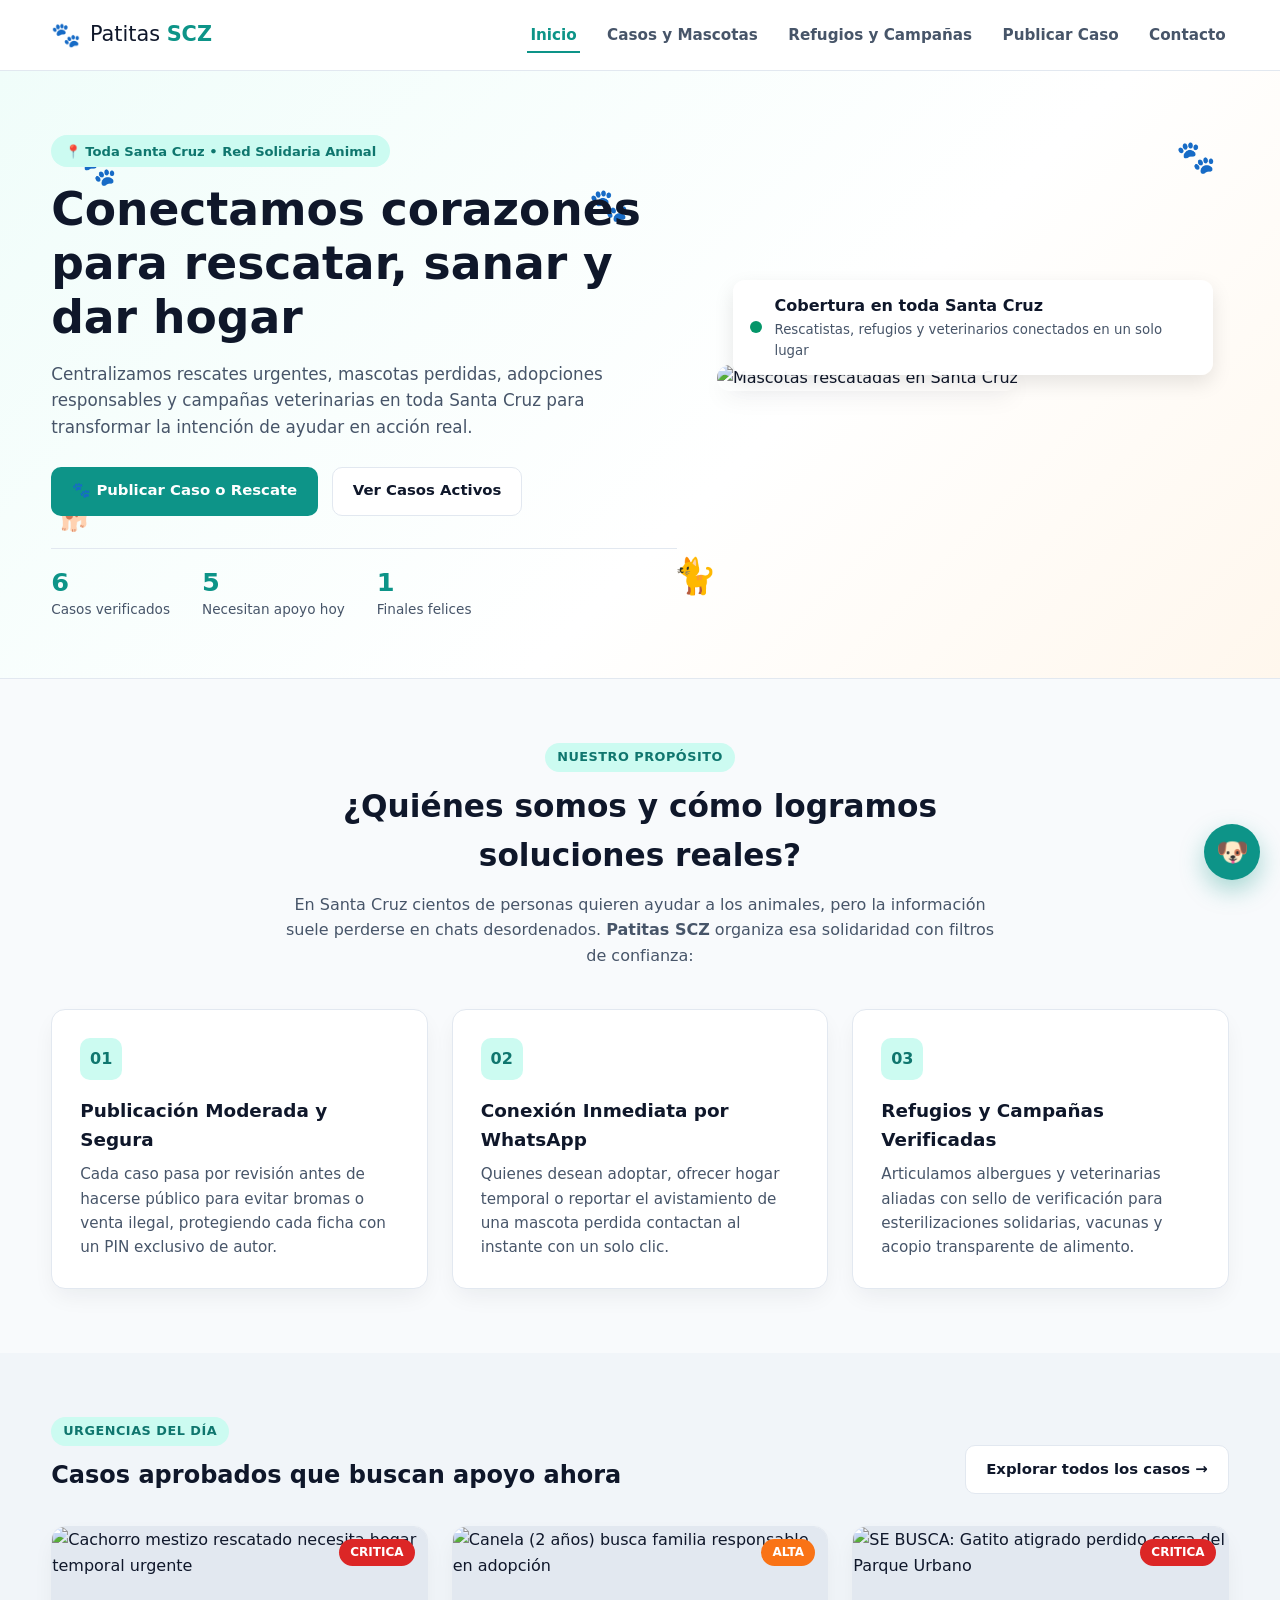
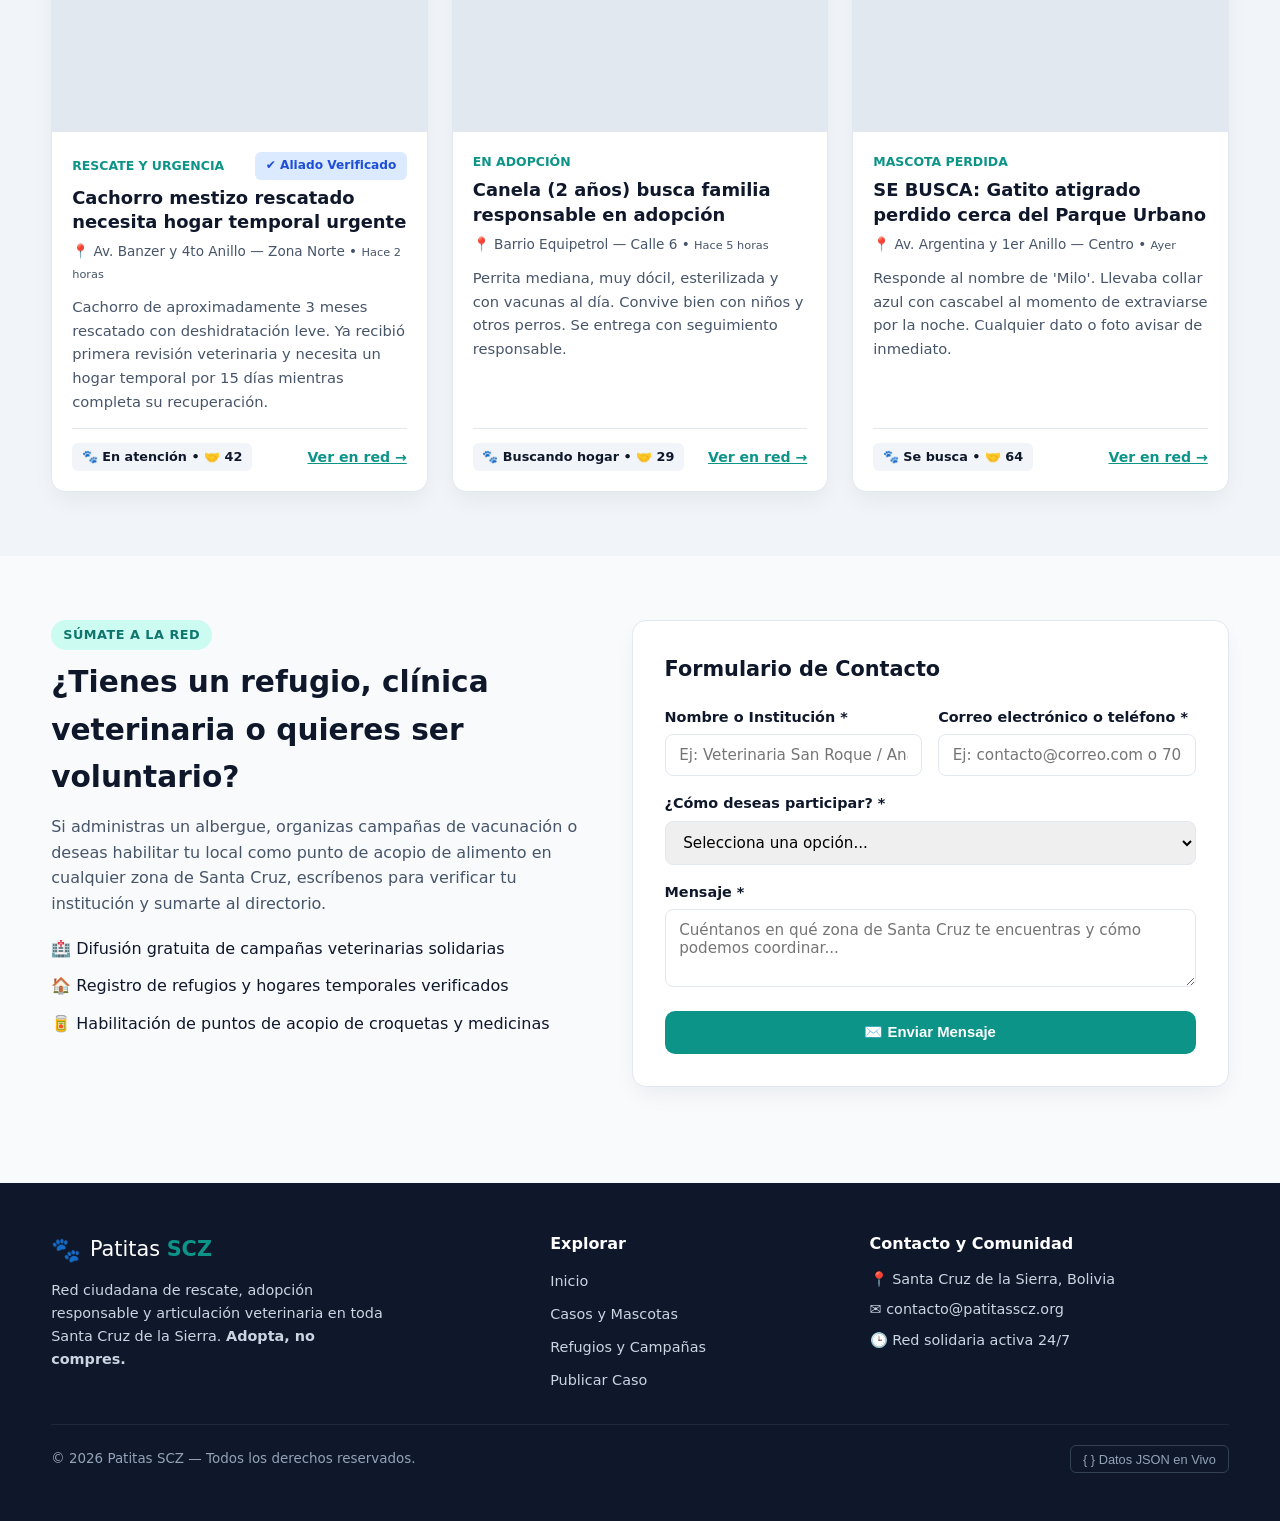
==== index.html @ 97f1460a "Add files via upload" ====
<!DOCTYPE html>
<html lang="es">
<head>
  <meta charset="UTF-8">
  <meta name="viewport" content="width=device-width, initial-scale=1.0">
  <title>Patitas SCZ — Red de Rescate, Adopción y Apoyo Animal</title>
  <link rel="stylesheet" href="styles.css">
</head>
<body>

  <!-- BARRA DE NAVEGACIÓN -->
  <header class="navbar">
    <div class="container nav-container">
      <a href="index.html" class="brand">
        <span class="brand-icon paw-wag">🐾</span>
        <span class="brand-text">Patitas <strong>SCZ</strong></span>
      </a>

      <button class="nav-toggle" id="nav-toggle" aria-label="Abrir menú">☰</button>

      <nav class="nav-menu" id="nav-menu">
        <ul class="nav-list">
          <li><a href="index.html" class="nav-link active">Inicio</a></li>
          <li><a href="casos.html" class="nav-link" target="_blank" rel="noopener">Casos y Mascotas</a></li>
          <li><a href="refugios.html" class="nav-link" target="_blank" rel="noopener">Refugios y Campañas</a></li>
          <li><a href="publicar.html" class="nav-link" target="_blank" rel="noopener">Publicar Caso</a></li>
          <li><a href="index.html#contacto" class="nav-link">Contacto</a></li>
        </ul>
      </nav>
    </div>
  </header>

  <main>
    <!-- HERO / PORTADA CON ANIMACIONES DE HUELLAS -->
    <section class="hero">
      <div class="floating-paws-bg" aria-hidden="true">
        <span class="fpaw p1">🐾</span>
        <span class="fpaw p2">🐕</span>
        <span class="fpaw p3">🐾</span>
        <span class="fpaw p4">🐈</span>
        <span class="fpaw p5">🐾</span>
      </div>

      <div class="container hero-grid">
        <div class="hero-content">
          <span class="hero-badge">📍 Toda Santa Cruz • Red Solidaria Animal</span>
          <h1>Conectamos corazones para rescatar, sanar y dar hogar</h1>
          <p class="hero-lead">
            Centralizamos rescates urgentes, mascotas perdidas, adopciones responsables y campañas veterinarias en toda Santa Cruz para transformar la intención de ayudar en acción real.
          </p>
          <div class="hero-actions">
            <a href="publicar.html" class="btn btn-primary" target="_blank" rel="noopener">🐾 Publicar Caso o Rescate</a>
            <a href="casos.html" class="btn btn-secondary" target="_blank" rel="noopener">Ver Casos Activos</a>
          </div>

          <div class="hero-stats">
            <div class="stat-item">
              <strong id="stat-total">6</strong>
              <span>Casos verificados</span>
            </div>
            <div class="stat-item">
              <strong id="stat-urgentes">5</strong>
              <span>Necesitan apoyo hoy</span>
            </div>
            <div class="stat-item">
              <strong id="stat-resueltos">1</strong>
              <span>Finales felices</span>
            </div>
          </div>
        </div>

        <div class="hero-visual">
          <img 
            src="https://images.unsplash.com/photo-1548199973-03cce0bbc87b?auto=format&fit=crop&w=1000&q=80" 
            alt="Mascotas rescatadas en Santa Cruz" 
            class="hero-img"
          >
          <div class="hero-floating-card">
            <span class="floating-dot"></span>
            <div>
              <strong>Cobertura en toda Santa Cruz</strong>
              <small>Rescatistas, refugios y veterinarios conectados en un solo lugar</small>
            </div>
          </div>
        </div>
      </div>
    </section>

    <!-- BIENVENIDA E INTRODUCCIÓN: ¿QUIÉNES SOMOS Y CÓMO SOLUCIONAMOS? -->
    <section id="como-funcionamos" class="section">
      <div class="container">
        <div class="section-header text-center">
          <span class="section-tag">Nuestro Propósito</span>
          <h2>¿Quiénes somos y cómo logramos soluciones reales?</h2>
          <p>
            En Santa Cruz cientos de personas quieren ayudar a los animales, pero la información suele perderse en chats desordenados. <strong>Patitas SCZ</strong> organiza esa solidaridad con filtros de confianza:
          </p>
        </div>

        <div class="cycle-grid">
          <article class="cycle-card">
            <div class="cycle-step">01</div>
            <h3>Publicación Moderada y Segura</h3>
            <p>
              Cada caso pasa por revisión antes de hacerse público para evitar bromas o venta ilegal, protegiendo cada ficha con un PIN exclusivo de autor.
            </p>
          </article>

          <article class="cycle-card">
            <div class="cycle-step">02</div>
            <h3>Conexión Inmediata por WhatsApp</h3>
            <p>
              Quienes desean adoptar, ofrecer hogar temporal o reportar el avistamiento de una mascota perdida contactan al instante con un solo clic.
            </p>
          </article>

          <article class="cycle-card">
            <div class="cycle-step">03</div>
            <h3>Refugios y Campañas Verificadas</h3>
            <p>
              Articulamos albergues y veterinarias aliadas con sello de verificación para esterilizaciones solidarias, vacunas y acopio transparente de alimento.
            </p>
          </article>
        </div>
      </div>
    </section>

    <!-- VISTA PREVIA DE CASOS URGENTES -->
    <section class="section bg-light">
      <div class="container">
        <div class="section-header-flex">
          <div>
            <span class="section-tag">Urgencias del Día</span>
            <h2>Casos aprobados que buscan apoyo ahora</h2>
          </div>
          <a href="casos.html" class="btn btn-secondary" target="_blank" rel="noopener">Explorar todos los casos →</a>
        </div>

        <div class="cards-grid" id="contenedor-destacados">
          <!-- Se carga dinámicamente desde app.js -->
        </div>
      </div>
    </section>

    <!-- FORMULARIO DE CONTACTO CIUDADANO / ALIANZAS -->
    <section id="contacto" class="section">
      <div class="container form-section-grid">
        <div class="form-info">
          <span class="section-tag">Súmate a la Red</span>
          <h2>¿Tienes un refugio, clínica veterinaria o quieres ser voluntario?</h2>
          <p>
            Si administras un albergue, organizas campañas de vacunación o deseas habilitar tu local como punto de acopio de alimento en cualquier zona de Santa Cruz, escríbenos para verificar tu institución y sumarte al directorio.
          </p>
          <ul class="checklist">
            <li>🏥 Difusión gratuita de campañas veterinarias solidarias</li>
            <li>🏠 Registro de refugios y hogares temporales verificados</li>
            <li>🥫 Habilitación de puntos de acopio de croquetas y medicinas</li>
          </ul>
        </div>

        <form class="report-form" id="form-contacto" novalidate>
          <h3>Formulario de Contacto</h3>

          <div class="form-row">
            <div class="form-group">
              <label for="contacto-nombre">Nombre o Institución *</label>
              <input type="text" id="contacto-nombre" placeholder="Ej: Veterinaria San Roque / Ana Pérez" required>
            </div>

            <div class="form-group">
              <label for="contacto-email">Correo electrónico o teléfono *</label>
              <input type="text" id="contacto-email" placeholder="Ej: contacto@correo.com o 70012345" required>
            </div>
          </div>

          <div class="form-group">
            <label for="contacto-asunto">¿Cómo deseas participar? *</label>
            <select id="contacto-asunto" required>
              <option value="">Selecciona una opción...</option>
              <option value="refugio">Registrar un refugio o albergue</option>
              <option value="veterinaria">Publicar campaña veterinaria</option>
              <option value="voluntario">Ser hogar temporal o voluntario</option>
              <option value="acopio">Ofrecer punto de acopio de donaciones</option>
            </select>
          </div>

          <div class="form-group">
            <label for="contacto-mensaje">Mensaje *</label>
            <textarea id="contacto-mensaje" rows="3" placeholder="Cuéntanos en qué zona de Santa Cruz te encuentras y cómo podemos coordinar..." required></textarea>
          </div>

          <p class="form-error" id="contacto-error" hidden>⚠️ Por favor completa todos los campos con un correo o número de teléfono válido.</p>
          <div class="contact-success" id="contacto-exito" hidden></div>

          <button type="submit" class="btn btn-primary btn-block">✉️ Enviar Mensaje</button>
        </form>
      </div>
    </section>
  </main>

  <!-- PIE DE PÁGINA -->
  <footer class="footer">
    <div class="container footer-grid">
      <div>
        <div class="brand footer-brand">
          <span class="brand-icon">🐾</span>
          <span class="brand-text">Patitas <strong>SCZ</strong></span>
        </div>
        <p class="footer-desc">
          Red ciudadana de rescate, adopción responsable y articulación veterinaria en toda Santa Cruz de la Sierra. <strong>Adopta, no compres.</strong>
        </p>
      </div>

      <div class="footer-links">
        <h4>Explorar</h4>
        <ul>
          <li><a href="index.html">Inicio</a></li>
          <li><a href="casos.html">Casos y Mascotas</a></li>
          <li><a href="refugios.html">Refugios y Campañas</a></li>
          <li><a href="publicar.html">Publicar Caso</a></li>
        </ul>
      </div>

      <div class="footer-contact">
        <h4>Contacto y Comunidad</h4>
        <p>📍 Santa Cruz de la Sierra, Bolivia</p>
        <p>✉️ contacto@patitasscz.org</p>
        <p>🕒 Red solidaria activa 24/7</p>
      </div>
    </div>

    <div class="container footer-bottom">
      <span>© 2026 Patitas SCZ — Todos los derechos reservados.</span>
      <button id="btn-ver-json" class="btn-json-discrete">{ } Datos JSON en Vivo</button>
    </div>
  </footer>

  <!-- MODAL VISOR JSON -->
  <div class="modal-overlay" id="modal-json" hidden>
    <div class="modal-box modal-json-box">
      <button class="modal-close" id="modal-json-close" aria-label="Cerrar">&times;</button>
      <div class="modal-body">
        <div class="json-header">
          <h3>{ } Colección de Datos en Vivo (JSON)</h3>
          <button id="btn-reset-json" class="btn btn-danger-outline btn-sm">🔄 Restaurar datos iniciales</button>
        </div>
        <pre id="json-viewer-content" class="json-code"></pre>
      </div>
    </div>
  </div>

  <!-- CHATBOT ASISTENTE -->
  <div class="chatbot-widget">
    <button class="chatbot-toggle pet-bob" id="chatbot-toggle" aria-label="Abrir asistente">🐶</button>
    <div class="chatbot-window" id="chatbot-window" hidden>
      <div class="chatbot-header">
        <strong>Asistente Patitas SCZ</strong>
        <button id="chatbot-close" aria-label="Cerrar chat">&times;</button>
      </div>
      <div class="chatbot-messages" id="chatbot-messages"></div>
      <div class="chatbot-options" id="chatbot-options"></div>
    </div>
  </div>

  <script src="app.js"></script>
</body>
</html>
---- styles.css ----
:root {
  --primary: #0d9488;
  --primary-dark: #0f766e;
  --primary-light: #ccfbf1;
  --accent: #f97316;
  --whatsapp: #16a34a;
  --whatsapp-dark: #15803d;
  --bg-body: #f8fafc;
  --bg-card: #ffffff;
  --text-main: #0f172a;
  --text-muted: #475569;
  --border: #e2e8f0;
  --danger: #dc2626;
  --warning: #d97706;
  --success: #059669;
  --radius: 14px;
  --shadow: 0 10px 25px -5px rgba(15, 23, 42, 0.07);
  --transition: all 0.25s ease;
}

* {
  box-sizing: border-box;
  margin: 0;
  padding: 0;
}

body {
  font-family: system-ui, -apple-system, 'Segoe UI', Roboto, sans-serif;
  background-color: var(--bg-body);
  color: var(--text-main);
  line-height: 1.6;
}

.container {
  width: 92%;
  max-width: 1180px;
  margin: 0 auto;
}

/* =========================================================
   ANIMACIONES DE MASCOTAS Y HUELLAS
   ========================================================= */
@keyframes pawWag {
  0%, 100% { transform: rotate(0deg) scale(1); }
  25% { transform: rotate(-14deg) scale(1.1); }
  75% { transform: rotate(14deg) scale(1.1); }
}

@keyframes petBob {
  0%, 100% { transform: translateY(0); }
  50% { transform: translateY(-6px); }
}

@keyframes floatPawDrift {
  0% { transform: translateY(0px) rotate(0deg); opacity: 0.14; }
  50% { transform: translateY(-18px) rotate(12deg); opacity: 0.26; }
  100% { transform: translateY(0px) rotate(0deg); opacity: 0.14; }
}

@keyframes urgentPulse {
  0%, 100% { box-shadow: 0 0 0 0 rgba(220, 38, 38, 0.45); }
  50% { box-shadow: 0 0 0 7px rgba(220, 38, 38, 0); }
}

.paw-wag {
  display: inline-block;
  animation: pawWag 2.8s ease-in-out infinite;
}

.pet-bob {
  animation: petBob 2.4s ease-in-out infinite;
}

.pet-bob:hover {
  animation: pawWag 0.6s ease-in-out infinite;
}

/* NAVBAR */
.navbar {
  background: rgba(255, 255, 255, 0.96);
  border-bottom: 1px solid var(--border);
  position: sticky;
  top: 0;
  z-index: 100;
}

.nav-container {
  display: flex;
  align-items: center;
  justify-content: space-between;
  height: 70px;
}

.brand {
  display: flex;
  align-items: center;
  gap: 0.55rem;
  text-decoration: none;
  color: var(--text-main);
  font-size: 1.3rem;
}

.brand-icon {
  font-size: 1.5rem;
}

.brand strong {
  color: var(--primary);
}

.nav-list {
  display: flex;
  list-style: none;
  gap: 1.5rem;
}

.nav-link {
  text-decoration: none;
  color: var(--text-muted);
  font-weight: 600;
  font-size: 0.95rem;
  padding: 0.4rem 0.2rem;
  border-bottom: 2px solid transparent;
  transition: var(--transition);
}

.nav-link:hover,
.nav-link.active {
  color: var(--primary);
  border-bottom-color: var(--primary);
}

.nav-toggle {
  display: none;
  background: none;
  border: 1px solid var(--border);
  font-size: 1.4rem;
  padding: 0.3rem 0.65rem;
  border-radius: 8px;
  cursor: pointer;
}

/* BOTONES */
.btn {
  display: inline-flex;
  align-items: center;
  justify-content: center;
  gap: 0.45rem;
  padding: 0.72rem 1.25rem;
  border-radius: 10px;
  font-weight: 600;
  font-size: 0.93rem;
  text-decoration: none;
  cursor: pointer;
  border: 1px solid transparent;
  transition: var(--transition);
}

.btn-sm {
  padding: 0.48rem 0.9rem;
  font-size: 0.84rem;
}

.btn-block {
  width: 100%;
}

.btn-primary {
  background-color: var(--primary);
  color: #ffffff;
}

.btn-primary:hover {
  background-color: var(--primary-dark);
  transform: translateY(-1px);
}

.btn-whatsapp {
  background-color: var(--whatsapp);
  color: #ffffff;
}

.btn-whatsapp:hover {
  background-color: var(--whatsapp-dark);
  transform: translateY(-1px);
}

.btn-secondary {
  background-color: #ffffff;
  color: var(--text-main);
  border-color: var(--border);
}

.btn-secondary:hover {
  background-color: #f1f5f9;
}

.btn-success-outline {
  background-color: #ecfdf5;
  color: var(--success);
  border-color: var(--success);
}

.btn-success-outline:hover:not(:disabled) {
  background-color: var(--success);
  color: #ffffff;
}

.btn-success-outline:disabled {
  opacity: 0.7;
  cursor: default;
}

.btn-danger-outline {
  background-color: #fef2f2;
  color: var(--danger);
  border-color: var(--danger);
}

.btn-danger-outline:hover {
  background-color: var(--danger);
  color: #ffffff;
}

/* HERO */
.hero {
  position: relative;
  overflow: hidden;
  padding: 4rem 0 3.5rem;
  background: linear-gradient(135deg, #f0fdfa 0%, #ffffff 60%, #fff7ed 100%);
  border-bottom: 1px solid var(--border);
}

.floating-paws-bg {
  position: absolute;
  top: 0;
  right: 0;
  bottom: 0;
  left: 0;
  pointer-events: none;
  z-index: 0;
}

.fpaw {
  position: absolute;
  font-size: 2rem;
  animation: floatPawDrift 5s ease-in-out infinite;
}

.fpaw.p1 { top: 12%; left: 6%; animation-delay: 0s; }
.fpaw.p2 { top: 68%; left: 4%; animation-delay: 1.2s; font-size: 2.3rem; }
.fpaw.p3 { top: 18%; left: 46%; animation-delay: 2.1s; }
.fpaw.p4 { bottom: 12%; right: 44%; animation-delay: 0.8s; font-size: 2.2rem; }
.fpaw.p5 { top: 10%; right: 5%; animation-delay: 1.7s; }

.hero-grid {
  position: relative;
  z-index: 1;
  display: grid;
  grid-template-columns: 1.1fr 0.9fr;
  gap: 2.5rem;
  align-items: center;
}

.hero-badge {
  display: inline-block;
  background: var(--primary-light);
  color: var(--primary-dark);
  font-weight: 700;
  font-size: 0.82rem;
  padding: 0.35rem 0.85rem;
  border-radius: 999px;
  margin-bottom: 1rem;
}

.hero h1 {
  font-size: 2.45rem;
  font-size: clamp(2rem, 3.8vw, 2.85rem);
  line-height: 1.18;
  margin-bottom: 1rem;
  color: var(--text-main);
}

.hero-lead {
  color: var(--text-muted);
  font-size: 1.05rem;
  margin-bottom: 1.6rem;
}

.hero-actions {
  display: flex;
  flex-wrap: wrap;
  gap: 0.85rem;
  margin-bottom: 2rem;
}

.hero-stats {
  display: flex;
  gap: 2rem;
  padding-top: 1.2rem;
  border-top: 1px solid var(--border);
}

.stat-item strong {
  display: block;
  font-size: 1.6rem;
  color: var(--primary);
  line-height: 1.1;
}

.stat-item span {
  font-size: 0.85rem;
  color: var(--text-muted);
}

.hero-visual {
  position: relative;
}

.hero-img {
  width: 100%;
  height: 380px;
  object-fit: cover;
  border-radius: 20px;
  box-shadow: var(--shadow);
}

.hero-floating-card {
  position: absolute;
  bottom: 16px;
  left: 16px;
  right: 16px;
  background: rgba(255, 255, 255, 0.96);
  padding: 0.85rem 1.1rem;
  border-radius: 12px;
  display: flex;
  align-items: center;
  gap: 0.75rem;
  box-shadow: 0 8px 20px rgba(0, 0, 0, 0.1);
}

.floating-dot {
  width: 12px;
  height: 12px;
  background: var(--success);
  border-radius: 50%;
  flex-shrink: 0;
}

.hero-floating-card small {
  display: block;
  color: var(--text-muted);
}

/* SECCIONES Y BANNER MODERADOR */
.section {
  padding: 4rem 0;
}

.bg-light {
  background-color: #f1f5f9;
}

.page-banner {
  background: linear-gradient(135deg, #0f766e, #0d9488);
  color: #ffffff;
  padding: 3rem 0;
}

.banner-flex {
  display: flex;
  justify-content: space-between;
  align-items: center;
  flex-wrap: wrap;
  gap: 1.2rem;
}

.btn-mod-banner {
  background: rgba(255, 255, 255, 0.18);
  color: #ffffff;
  border: 1px solid rgba(255, 255, 255, 0.45);
}

.btn-mod-banner:hover {
  background: rgba(255, 255, 255, 0.28);
}

.mod-count {
  background: var(--accent);
  color: #ffffff;
  font-size: 0.75rem;
  font-weight: 800;
  padding: 0.15rem 0.5rem;
  border-radius: 999px;
}

.mod-status-bar {
  background: #fef3c7;
  border-bottom: 1px solid #f59e0b;
  color: #78350f;
  padding: 0.75rem 0;
  font-size: 0.92rem;
}

.mod-status-flex {
  display: flex;
  justify-content: space-between;
  align-items: center;
  flex-wrap: wrap;
  gap: 0.8rem;
}

.page-banner .section-tag {
  background: rgba(255, 255, 255, 0.2);
  color: #ffffff;
}

.page-banner h1 {
  font-size: 2.05rem;
  margin: 0.4rem 0;
}

.page-banner p {
  opacity: 0.92;
  max-width: 680px;
}

.section-tag {
  display: inline-block;
  background: var(--primary-light);
  color: var(--primary-dark);
  font-weight: 700;
  font-size: 0.8rem;
  text-transform: uppercase;
  letter-spacing: 0.04em;
  padding: 0.28rem 0.75rem;
  border-radius: 999px;
  margin-bottom: 0.6rem;
}

.section-header {
  max-width: 720px;
  margin: 0 auto 2.5rem;
}

.text-center {
  text-align: center;
}

.section-header h2 {
  font-size: 1.95rem;
  margin-bottom: 0.65rem;
}

.section-header p {
  color: var(--text-muted);
}

.section-header-flex {
  display: flex;
  align-items: flex-end;
  justify-content: space-between;
  flex-wrap: wrap;
  gap: 1rem;
  margin-bottom: 2rem;
}

/* CICLO DE SOLUCIÓN (3 PASOS) */
.cycle-grid {
  display: grid;
  grid-template-columns: repeat(auto-fit, minmax(270px, 1fr));
  gap: 1.5rem;
}

.cycle-card {
  background: var(--bg-card);
  border: 1px solid var(--border);
  border-radius: var(--radius);
  padding: 1.75rem;
  box-shadow: var(--shadow);
  transition: var(--transition);
}

.cycle-card:hover {
  transform: translateY(-4px);
  border-color: var(--primary);
}

.cycle-step {
  display: inline-flex;
  align-items: center;
  justify-content: center;
  width: 42px;
  height: 42px;
  border-radius: 10px;
  background: var(--primary-light);
  color: var(--primary-dark);
  font-weight: 800;
  font-size: 1rem;
  margin-bottom: 1rem;
}

.cycle-card h3 {
  font-size: 1.15rem;
  margin-bottom: 0.5rem;
}

.cycle-card p {
  color: var(--text-muted);
  font-size: 0.95rem;
}

/* CONTROLES Y FILTROS */
.controls-bar {
  display: flex;
  flex-wrap: wrap;
  justify-content: space-between;
  align-items: center;
  gap: 1rem;
  margin-bottom: 2rem;
  background: #ffffff;
  padding: 1rem 1.2rem;
  border-radius: var(--radius);
  border: 1px solid var(--border);
}

.filter-buttons {
  display: flex;
  flex-wrap: wrap;
  gap: 0.5rem;
}

.filter-btn {
  padding: 0.5rem 0.95rem;
  border-radius: 999px;
  border: 1px solid var(--border);
  background: #f8fafc;
  color: var(--text-muted);
  font-weight: 600;
  font-size: 0.88rem;
  cursor: pointer;
  transition: var(--transition);
}

.filter-btn:hover,
.filter-btn.active {
  background: var(--primary);
  color: #ffffff;
  border-color: var(--primary);
}

.search-sort-group {
  display: flex;
  flex-wrap: wrap;
  gap: 0.6rem;
}

.input-control {
  padding: 0.55rem 0.85rem;
  border: 1px solid var(--border);
  border-radius: 8px;
  font-size: 0.9rem;
  font-family: inherit;
  background: #ffffff;
}

/* TARJETAS DE CASOS */
.cards-grid {
  display: grid;
  grid-template-columns: repeat(auto-fill, minmax(310px, 1fr));
  gap: 1.5rem;
}

@keyframes cardPopIn {
  from { opacity: 0; transform: translateY(12px); }
  to { opacity: 1; transform: translateY(0); }
}

.report-card {
  background: var(--bg-card);
  border: 1px solid var(--border);
  border-radius: var(--radius);
  overflow: hidden;
  display: flex;
  flex-direction: column;
  box-shadow: var(--shadow);
  animation: cardPopIn 0.35s ease backwards;
  transition: var(--transition);
}

.report-card.is-pending-card {
  border: 2px dashed #f59e0b;
  background: #fffbeb;
}

.report-card:hover {
  transform: translateY(-4px);
}

.card-img-box {
  position: relative;
  height: 205px;
  background: #e2e8f0;
}

.card-img-box img {
  width: 100%;
  height: 100%;
  object-fit: cover;
}

.badge-urgencia {
  position: absolute;
  top: 12px;
  right: 12px;
  padding: 0.25rem 0.7rem;
  border-radius: 999px;
  font-size: 0.75rem;
  font-weight: 700;
  text-transform: uppercase;
  color: #ffffff;
}

.badge-pending-overlay {
  position: absolute;
  top: 12px;
  left: 12px;
  padding: 0.25rem 0.7rem;
  border-radius: 999px;
  font-size: 0.74rem;
  font-weight: 700;
  background: #f59e0b;
  color: #ffffff;
}

.urg-critica {
  background: var(--danger);
  animation: urgentPulse 2s infinite;
}

.urg-alta {
  background: var(--accent);
}

.urg-moderada {
  background: #0284c7;
}

.card-body {
  padding: 1.25rem;
  display: flex;
  flex-direction: column;
  flex-grow: 1;
}

.card-category {
  font-size: 0.78rem;
  font-weight: 700;
  color: var(--primary);
  text-transform: uppercase;
  margin-bottom: 0.35rem;
}

.card-title {
  font-size: 1.12rem;
  margin-bottom: 0.45rem;
  line-height: 1.35;
}

.card-zone {
  font-size: 0.85rem;
  color: var(--text-muted);
  margin-bottom: 0.65rem;
}

.card-desc {
  font-size: 0.92rem;
  color: var(--text-muted);
  margin-bottom: 0.95rem;
  flex-grow: 1;
}

.card-closing-note {
  background: #dcfce7;
  color: #166534;
  font-size: 0.82rem;
  font-weight: 600;
  padding: 0.45rem 0.65rem;
  border-radius: 8px;
  margin-bottom: 0.85rem;
}

.card-footer {
  display: flex;
  align-items: center;
  justify-content: space-between;
  padding-top: 0.85rem;
  border-top: 1px solid var(--border);
  gap: 0.5rem;
}

.status-tag {
  font-size: 0.8rem;
  font-weight: 600;
  padding: 0.25rem 0.6rem;
  border-radius: 6px;
  background: #f1f5f9;
  color: var(--text-main);
}

.status-tag.is-resolved {
  background: #dcfce7;
  color: #166534;
}

.btn-detail {
  background: none;
  border: none;
  color: var(--primary);
  font-weight: 700;
  font-size: 0.88rem;
  cursor: pointer;
}

.btn-detail:hover {
  text-decoration: underline;
}

/* DIRECTORIO REFUGIOS Y CAMPAÑAS */
.guides-grid {
  display: grid;
  grid-template-columns: repeat(auto-fill, minmax(320px, 1fr));
  gap: 1.5rem;
}

.guide-card {
  background: #ffffff;
  border: 1px solid var(--border);
  border-radius: var(--radius);
  padding: 1.5rem;
  box-shadow: var(--shadow);
}

.guide-top-badges {
  display: flex;
  flex-wrap: wrap;
  gap: 0.45rem;
  margin-bottom: 0.75rem;
}

.guide-badge {
  display: inline-block;
  background: var(--primary-light);
  color: var(--primary-dark);
  font-size: 0.78rem;
  font-weight: 700;
  padding: 0.25rem 0.65rem;
  border-radius: 6px;
}

.verified-seal {
  display: inline-flex;
  align-items: center;
  gap: 0.25rem;
  background: #dbeafe;
  color: #1d4ed8;
  font-size: 0.76rem;
  font-weight: 700;
  padding: 0.25rem 0.65rem;
  border-radius: 6px;
}

.guide-card h3 {
  font-size: 1.15rem;
  margin-bottom: 0.6rem;
}

.guide-meta {
  font-size: 0.88rem;
  color: var(--text-main);
  margin-bottom: 0.35rem;
}

.guide-detail {
  margin-top: 0.75rem;
  font-size: 0.92rem;
  color: var(--text-muted);
}

/* FORMULARIOS */
.form-section-grid {
  display: grid;
  grid-template-columns: 0.95fr 1.05fr;
  gap: 2.5rem;
  align-items: start;
}

.form-info h2 {
  font-size: 1.85rem;
  margin-bottom: 0.8rem;
}

.form-info p {
  color: var(--text-muted);
  margin-bottom: 1.2rem;
}

.checklist {
  list-style: none;
  display: flex;
  flex-direction: column;
  gap: 0.75rem;
}

.checklist li {
  color: var(--text-main);
}

.report-form {
  background: #ffffff;
  padding: 2rem;
  border-radius: var(--radius);
  border: 1px solid var(--border);
  box-shadow: var(--shadow);
}

.report-form h3 {
  margin-bottom: 1.2rem;
  font-size: 1.3rem;
}

.form-row {
  display: grid;
  grid-template-columns: 1fr 1fr;
  gap: 1rem;
}

.form-group {
  margin-bottom: 1rem;
}

.form-group label {
  display: block;
  font-weight: 600;
  font-size: 0.9rem;
  margin-bottom: 0.35rem;
}

.form-group input[type="text"],
.form-group input[type="email"],
.form-group input[type="password"],
.form-group select,
.form-group textarea {
  width: 100%;
  padding: 0.68rem 0.85rem;
  border: 1px solid var(--border);
  border-radius: 8px;
  font-family: inherit;
  font-size: 0.95rem;
  transition: var(--transition);
}

.form-group input:focus,
.form-group select:focus,
.form-group textarea:focus {
  outline: none;
  border-color: var(--primary);
  box-shadow: 0 0 0 3px rgba(13, 148, 136, 0.14);
}

.img-preview-box {
  margin-top: 0.75rem;
  border-radius: 10px;
  overflow: hidden;
  border: 1px solid var(--border);
  max-height: 190px;
}

.img-preview-box img {
  width: 100%;
  height: 190px;
  object-fit: cover;
}

.form-error {
  color: var(--danger);
  font-weight: 600;
  font-size: 0.9rem;
  margin-bottom: 0.85rem;
}

.contact-success {
  background-color: var(--primary-light);
  color: var(--primary-dark);
  border: 1px solid var(--primary);
  padding: 0.85rem 1rem;
  border-radius: 8px;
  font-size: 0.9rem;
  font-weight: 600;
  margin-bottom: 1rem;
}

/* MODALES (COMPATIBLES CON NAVEGADORES ANTIGUOS Y MODERNOS) */
.modal-overlay {
  position: fixed;
  top: 0;
  right: 0;
  bottom: 0;
  left: 0;
  background: rgba(15, 23, 42, 0.68);
  display: flex;
  align-items: center;
  justify-content: center;
  padding: 1rem;
  z-index: 200;
}

.modal-overlay[hidden] {
  display: none !important;
}

.modal-box {
  background: #ffffff;
  border-radius: 16px;
  max-width: 660px;
  width: 100%;
  max-height: 92vh;
  overflow-y: auto;
  position: relative;
  box-shadow: 0 25px 50px -12px rgba(0, 0, 0, 0.25);
}

.modal-close {
  position: absolute;
  top: 12px;
  right: 12px;
  width: 36px;
  height: 36px;
  border-radius: 50%;
  border: none;
  background: rgba(255, 255, 255, 0.95);
  font-size: 1.4rem;
  cursor: pointer;
  z-index: 5;
}

.modal-img {
  width: 100%;
  height: 240px;
  object-fit: cover;
}

.modal-body {
  padding: 1.5rem;
}

.modal-badges {
  display: flex;
  flex-wrap: wrap;
  gap: 0.5rem;
  margin-bottom: 0.65rem;
}

.badge-cat,
.badge-urg,
.badge-state {
  font-size: 0.78rem;
  font-weight: 700;
  padding: 0.25rem 0.65rem;
  border-radius: 999px;
}

.badge-cat {
  background: var(--primary-light);
  color: var(--primary-dark);
}

.badge-urg {
  background: #ffedd5;
  color: #9a3412;
  text-transform: capitalize;
}

.badge-state {
  background: #e2e8f0;
  color: #1e293b;
}

.modal-meta {
  color: var(--text-muted);
  font-size: 0.9rem;
  margin: 0.35rem 0 0.75rem;
}

.happy-ending-box {
  background: #dcfce7;
  border: 1px solid #22c55e;
  color: #14532d;
  padding: 0.75rem 0.95rem;
  border-radius: 10px;
  font-size: 0.92rem;
  font-weight: 600;
  margin-bottom: 0.85rem;
}

.modal-contact-box {
  background: #f0fdfa;
  border: 1px solid #99f6e4;
  padding: 0.6rem 0.85rem;
  border-radius: 8px;
  font-size: 0.92rem;
  margin-bottom: 0.85rem;
}

.modal-desc {
  color: var(--text-main);
  margin-bottom: 1.15rem;
}

.modal-direct-actions {
  display: flex;
  flex-wrap: wrap;
  gap: 0.55rem;
  padding-bottom: 1rem;
  margin-bottom: 1rem;
  border-bottom: 1px solid var(--border);
}

.inline-action-box {
  background: #f8fafc;
  border: 1px solid var(--border);
  border-radius: 10px;
  padding: 0.95rem;
  margin-bottom: 1rem;
}

.inline-action-box.cierre-box {
  background: #ecfdf5;
  border-color: #6ee7b7;
}

.inline-box-title {
  font-weight: 700;
  font-size: 0.95rem;
  margin-bottom: 0.25rem;
}

.inline-box-desc {
  font-size: 0.85rem;
  color: var(--text-muted);
  margin-bottom: 0.6rem;
}

.inline-box-row {
  display: flex;
  flex-wrap: wrap;
  gap: 0.5rem;
  align-items: center;
}

.modal-footer-actions {
  display: flex;
  flex-wrap: wrap;
  gap: 0.55rem;
}

/* VISOR JSON */
.modal-json-box {
  max-width: 780px;
}

.json-header {
  display: flex;
  justify-content: space-between;
  align-items: center;
  flex-wrap: wrap;
  gap: 0.75rem;
  margin-bottom: 1rem;
  padding-right: 2rem;
}

.json-code {
  background: #0f172a;
  color: #38bdf8;
  padding: 1rem;
  border-radius: 10px;
  font-size: 0.82rem;
  overflow-x: auto;
  max-height: 420px;
}

/* FOOTER */
.footer {
  background: #0f172a;
  color: #cbd5e1;
  padding: 3rem 0;
  margin-top: 2rem;
}

.footer-grid {
  display: grid;
  grid-template-columns: 1.3fr 0.8fr 1fr;
  gap: 2rem;
}

.footer-brand {
  color: #ffffff;
  margin-bottom: 0.6rem;
}

.footer-desc {
  font-size: 0.9rem;
  max-width: 340px;
}

.footer h4 {
  color: #ffffff;
  margin-bottom: 0.75rem;
}

.footer-links ul {
  list-style: none;
  display: flex;
  flex-direction: column;
  gap: 0.45rem;
}

.footer-links a {
  color: #cbd5e1;
  text-decoration: none;
  font-size: 0.9rem;
}

.footer-links a:hover {
  color: #ffffff;
}

.footer-tech p {
  font-size: 0.88rem;
  margin-bottom: 0.85rem;
}

/* CHATBOT */
.chatbot-widget {
  position: fixed;
  bottom: 20px;
  right: 20px;
  z-index: 150;
}

.chatbot-toggle {
  width: 56px;
  height: 56px;
  border-radius: 50%;
  background: var(--primary);
  color: #ffffff;
  border: none;
  font-size: 1.65rem;
  cursor: pointer;
  box-shadow: 0 10px 25px rgba(13, 148, 136, 0.35);
}

.chatbot-window {
  position: absolute;
  bottom: 68px;
  right: 0;
  width: 320px;
  background: #ffffff;
  border: 1px solid var(--border);
  border-radius: 14px;
  box-shadow: 0 20px 35px rgba(0, 0, 0, 0.16);
  overflow: hidden;
}

.chatbot-window[hidden] {
  display: none !important;
}

.chatbot-header {
  background: var(--primary);
  color: #ffffff;
  padding: 0.85rem 1rem;
  display: flex;
  justify-content: space-between;
  align-items: center;
}

.chatbot-header button {
  background: none;
  border: none;
  color: #ffffff;
  font-size: 1.3rem;
  cursor: pointer;
}

.chatbot-messages {
  padding: 0.85rem;
  max-height: 220px;
  overflow-y: auto;
  display: flex;
  flex-direction: column;
  gap: 0.6rem;
  font-size: 0.88rem;
}

.chat-msg {
  padding: 0.6rem 0.8rem;
  border-radius: 10px;
  background: #f1f5f9;
}

.chat-msg.user {
  background: var(--primary-light);
  color: var(--primary-dark);
  align-self: flex-end;
}

.chatbot-options {
  padding: 0.75rem;
  border-top: 1px solid var(--border);
  display: flex;
  flex-direction: column;
  gap: 0.45rem;
}

.chat-opt-btn {
  text-align: left;
  background: #ffffff;
  border: 1px solid var(--border);
  padding: 0.45rem 0.65rem;
  border-radius: 8px;
  font-size: 0.82rem;
  cursor: pointer;
}

.chat-opt-btn:hover {
  background: var(--primary-light);
  border-color: var(--primary);
}

/* RESPONSIVE */
@media (max-width: 860px) {
  .hero-grid,
  .form-section-grid,
  .footer-grid {
    grid-template-columns: 1fr;
  }

  .nav-toggle {
    display: block;
  }

  .nav-menu {
    display: none;
    position: absolute;
    top: 70px;
    left: 0;
    right: 0;
    background: #ffffff;
    border-bottom: 1px solid var(--border);
    padding: 1rem 4%;
  }

  .nav-menu.open {
    display: block;
  }

  .nav-list {
    flex-direction: column;
    gap: 0.8rem;
  }

  .form-row {
    grid-template-columns: 1fr;
  }
}
/* Fila de categoría y sello de aliado verificado en tarjetas */
.card-category-row {
  display: flex;
  align-items: center;
  justify-content: space-between;
  flex-wrap: wrap;
  gap: 0.4rem;
  margin-bottom: 0.4rem;
}

.card-category-row .card-category {
  margin-bottom: 0;
}
/* MEJORAS DEL FOOTER */
.footer-contact p {
  font-size: 0.9rem;
  margin-bottom: 0.45rem;
}

.footer-bottom {
  margin-top: 2rem;
  padding-top: 1.25rem;
  border-top: 1px solid #1e293b;
  display: flex;
  justify-content: space-between;
  align-items: center;
  flex-wrap: wrap;
  gap: 0.8rem;
  font-size: 0.84rem;
  color: #94a3b8;
}

.btn-json-discrete {
  background: transparent;
  color: #94a3b8;
  border: 1px solid #334155;
  padding: 0.35rem 0.75rem;
  border-radius: 6px;
  font-size: 0.8rem;
  cursor: pointer;
  transition: var(--transition);
}

.btn-json-discrete:hover {
  color: #ffffff;
  border-color: var(--primary);
}
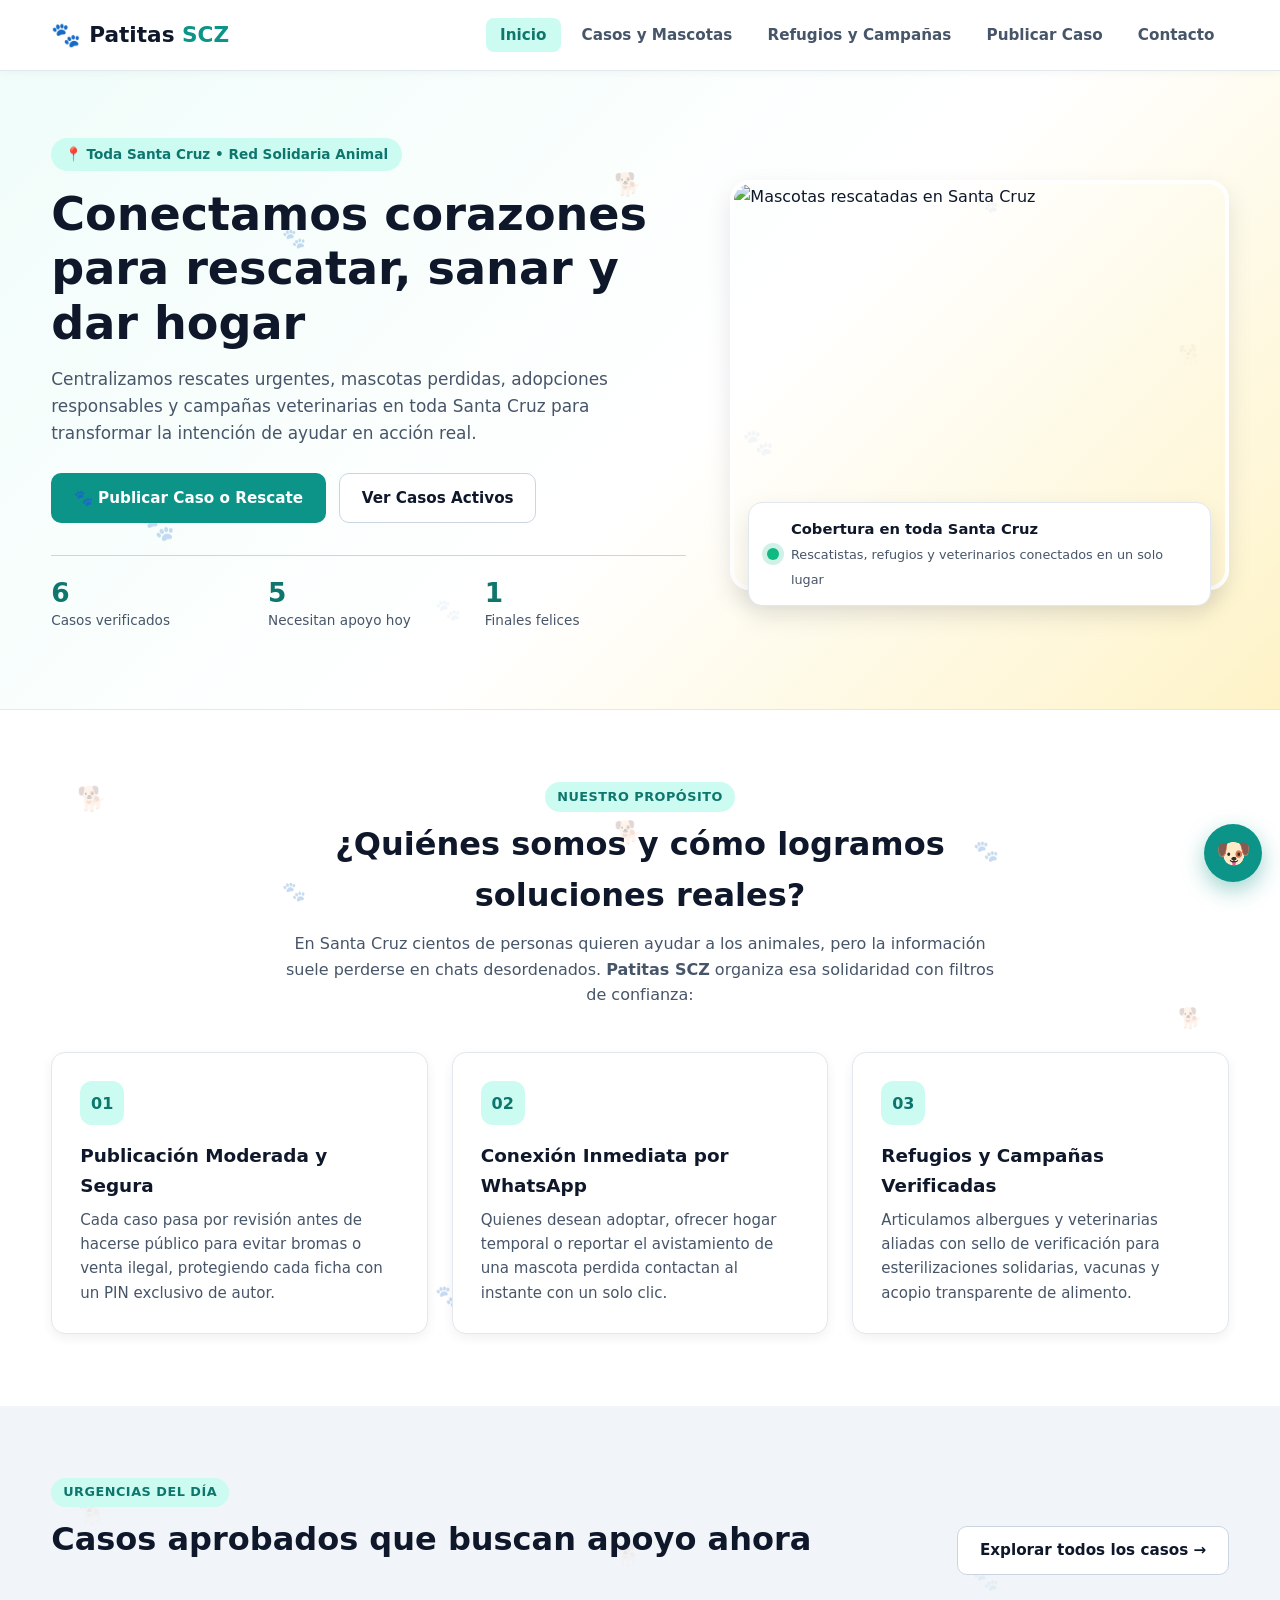
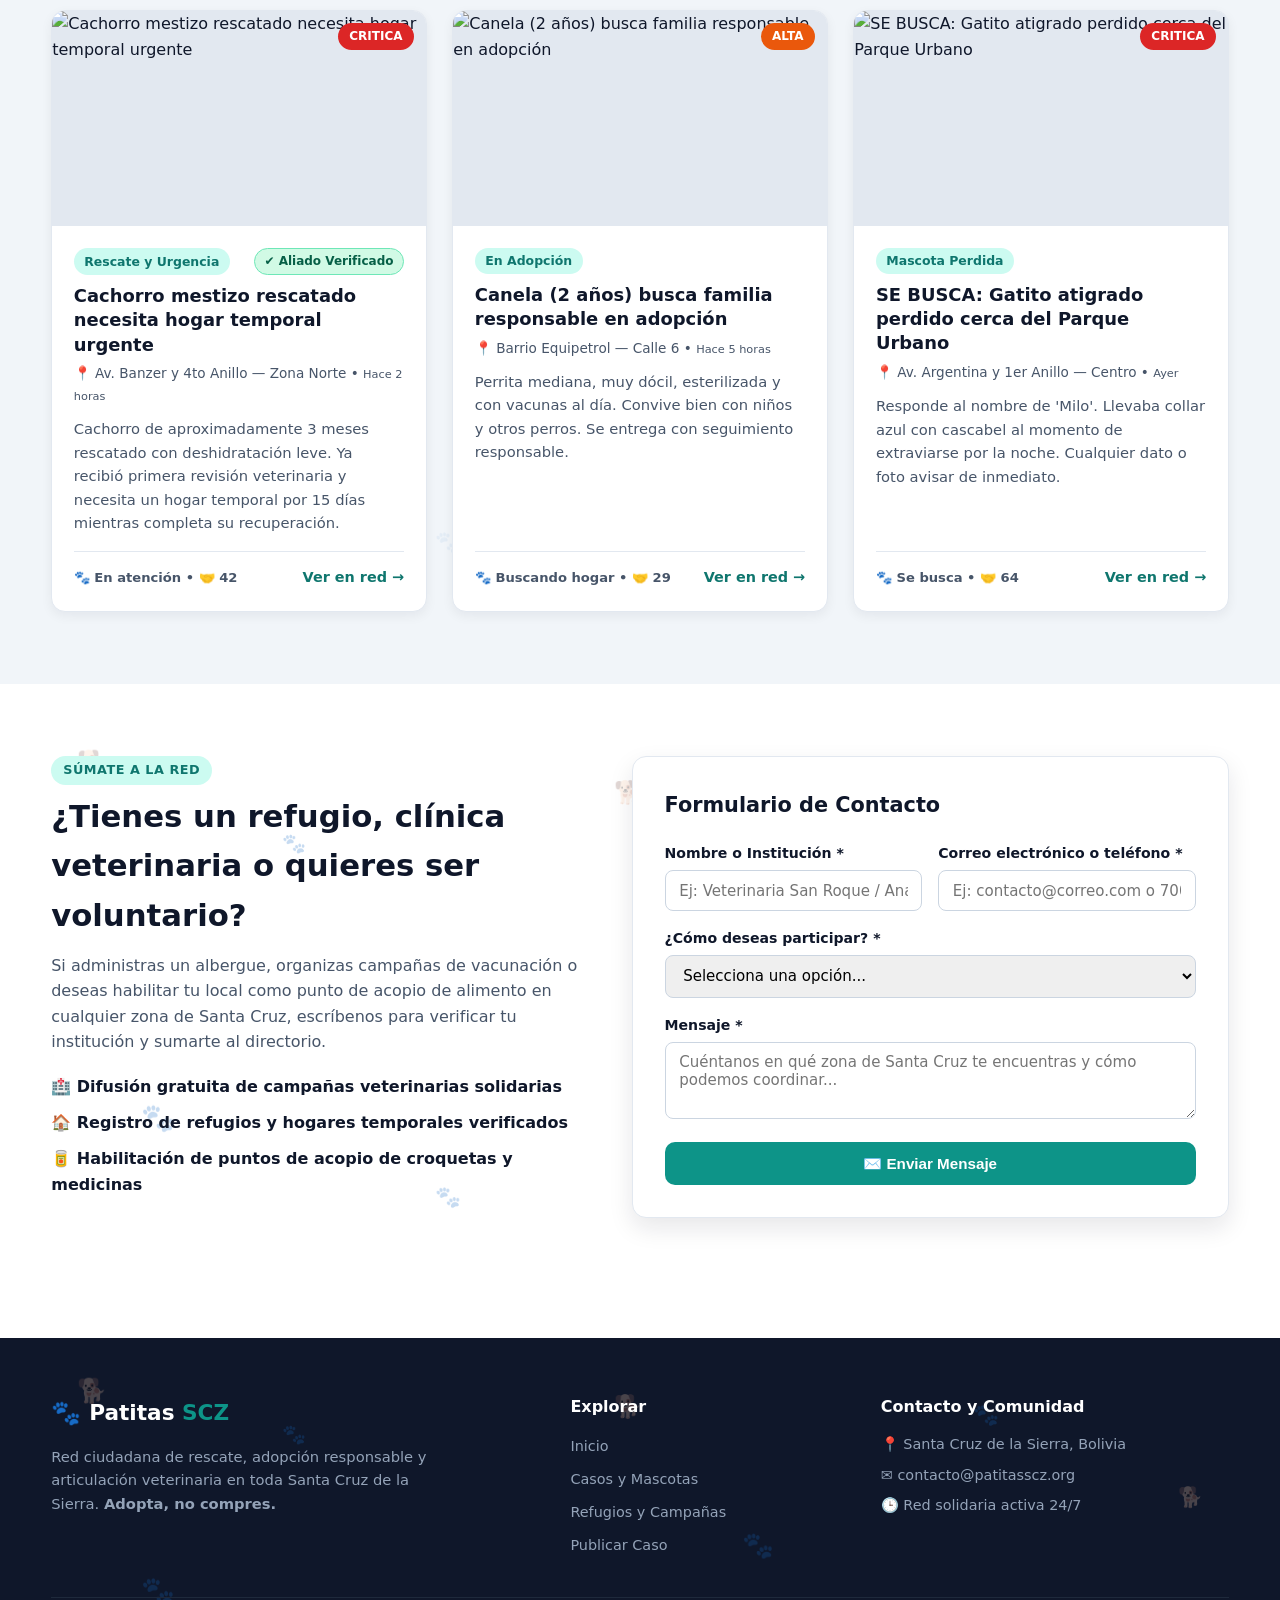
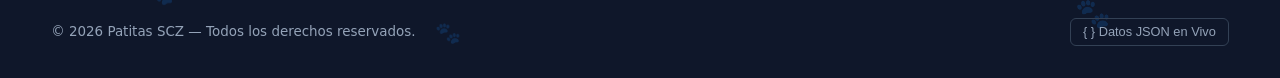
==== commit 15556574: "Add files via upload" ====
--- a/index.html
+++ b/index.html
@@ -5,10 +5,14 @@
   <meta name="viewport" content="width=device-width, initial-scale=1.0">
   <title>Patitas SCZ — Red de Rescate, Adopción y Apoyo Animal</title>
   <link rel="stylesheet" href="styles.css">
+  <script src="https://unpkg.com/@lottiefiles/lottie-player@1.5.7/dist/lottie-player.js" defer></script>
 </head>
 <body>
 
-  <!-- BARRA DE NAVEGACIÓN -->
+  <!-- BARRA DE PROGRESO DE LECTURA -->
+  <div class="scroll-progress-bar" id="scroll-progress"></div>
+
+  <!-- BARRA DE NAVEGACIÓN (DESDE PORTADA ABRE EN NUEVA VENTANA) -->
   <header class="navbar">
     <div class="container nav-container">
       <a href="index.html" class="brand">
@@ -31,45 +35,37 @@
   </header>
 
   <main>
-    <!-- HERO / PORTADA CON ANIMACIONES DE HUELLAS -->
+    <!-- HERO / PORTADA -->
     <section class="hero">
-      <div class="floating-paws-bg" aria-hidden="true">
-        <span class="fpaw p1">🐾</span>
-        <span class="fpaw p2">🐕</span>
-        <span class="fpaw p3">🐾</span>
-        <span class="fpaw p4">🐈</span>
-        <span class="fpaw p5">🐾</span>
-      </div>
-
       <div class="container hero-grid">
-        <div class="hero-content">
+        <div class="hero-content reveal-item">
           <span class="hero-badge">📍 Toda Santa Cruz • Red Solidaria Animal</span>
           <h1>Conectamos corazones para rescatar, sanar y dar hogar</h1>
           <p class="hero-lead">
             Centralizamos rescates urgentes, mascotas perdidas, adopciones responsables y campañas veterinarias en toda Santa Cruz para transformar la intención de ayudar en acción real.
           </p>
           <div class="hero-actions">
-            <a href="publicar.html" class="btn btn-primary" target="_blank" rel="noopener">🐾 Publicar Caso o Rescate</a>
-            <a href="casos.html" class="btn btn-secondary" target="_blank" rel="noopener">Ver Casos Activos</a>
+            <a href="publicar.html" target="_blank" rel="noopener" class="btn btn-primary btn-shine">🐾 Publicar Caso o Rescate</a>
+            <a href="casos.html" target="_blank" rel="noopener" class="btn btn-secondary">Ver Casos Activos</a>
           </div>
 
           <div class="hero-stats">
             <div class="stat-item">
-              <strong id="stat-total">6</strong>
+              <strong id="stat-total" data-target="6">0</strong>
               <span>Casos verificados</span>
             </div>
             <div class="stat-item">
-              <strong id="stat-urgentes">5</strong>
+              <strong id="stat-urgentes" data-target="5">0</strong>
               <span>Necesitan apoyo hoy</span>
             </div>
             <div class="stat-item">
-              <strong id="stat-resueltos">1</strong>
+              <strong id="stat-resueltos" data-target="1">0</strong>
               <span>Finales felices</span>
             </div>
           </div>
         </div>
 
-        <div class="hero-visual">
+        <div class="hero-visual reveal-item">
           <img 
             src="https://images.unsplash.com/photo-1548199973-03cce0bbc87b?auto=format&fit=crop&w=1000&q=80" 
             alt="Mascotas rescatadas en Santa Cruz" 
@@ -86,10 +82,10 @@
       </div>
     </section>
 
-    <!-- BIENVENIDA E INTRODUCCIÓN: ¿QUIÉNES SOMOS Y CÓMO SOLUCIONAMOS? -->
+    <!-- BIENVENIDA E INTRODUCCIÓN -->
     <section id="como-funcionamos" class="section">
       <div class="container">
-        <div class="section-header text-center">
+        <div class="section-header text-center reveal-item">
           <span class="section-tag">Nuestro Propósito</span>
           <h2>¿Quiénes somos y cómo logramos soluciones reales?</h2>
           <p>
@@ -98,7 +94,7 @@
         </div>
 
         <div class="cycle-grid">
-          <article class="cycle-card">
+          <article class="cycle-card reveal-item" style="transition-delay: 0.08s;">
             <div class="cycle-step">01</div>
             <h3>Publicación Moderada y Segura</h3>
             <p>
@@ -106,7 +102,7 @@
             </p>
           </article>
 
-          <article class="cycle-card">
+          <article class="cycle-card reveal-item" style="transition-delay: 0.18s;">
             <div class="cycle-step">02</div>
             <h3>Conexión Inmediata por WhatsApp</h3>
             <p>
@@ -114,7 +110,7 @@
             </p>
           </article>
 
-          <article class="cycle-card">
+          <article class="cycle-card reveal-item" style="transition-delay: 0.28s;">
             <div class="cycle-step">03</div>
             <h3>Refugios y Campañas Verificadas</h3>
             <p>
@@ -128,12 +124,12 @@
     <!-- VISTA PREVIA DE CASOS URGENTES -->
     <section class="section bg-light">
       <div class="container">
-        <div class="section-header-flex">
+        <div class="section-header-flex reveal-item">
           <div>
             <span class="section-tag">Urgencias del Día</span>
             <h2>Casos aprobados que buscan apoyo ahora</h2>
           </div>
-          <a href="casos.html" class="btn btn-secondary" target="_blank" rel="noopener">Explorar todos los casos →</a>
+          <a href="casos.html" target="_blank" rel="noopener" class="btn btn-secondary">Explorar todos los casos →</a>
         </div>
 
         <div class="cards-grid" id="contenedor-destacados">
@@ -145,7 +141,7 @@
     <!-- FORMULARIO DE CONTACTO CIUDADANO / ALIANZAS -->
     <section id="contacto" class="section">
       <div class="container form-section-grid">
-        <div class="form-info">
+        <div class="form-info reveal-item">
           <span class="section-tag">Súmate a la Red</span>
           <h2>¿Tienes un refugio, clínica veterinaria o quieres ser voluntario?</h2>
           <p>
@@ -158,7 +154,7 @@
           </ul>
         </div>
 
-        <form class="report-form" id="form-contacto" novalidate>
+        <form class="report-form reveal-item" id="form-contacto" novalidate>
           <h3>Formulario de Contacto</h3>
 
           <div class="form-row">
@@ -192,11 +188,27 @@
           <p class="form-error" id="contacto-error" hidden>⚠️ Por favor completa todos los campos con un correo o número de teléfono válido.</p>
           <div class="contact-success" id="contacto-exito" hidden></div>
 
-          <button type="submit" class="btn btn-primary btn-block">✉️ Enviar Mensaje</button>
+          <button type="submit" class="btn btn-primary btn-block btn-shine">✉️ Enviar Mensaje</button>
         </form>
       </div>
     </section>
   </main>
+
+  <!-- PERRITO CAMINANDO POR TODA LA PANTALLA (Cute Doggie.json) -->
+  <div class="walking-dog-track" id="walking-dog-container" title="¡Haz clic para saludar!">
+    <div class="walking-dog-bubble" id="walking-dog-bubble">¡Guau! ¿Ayudamos hoy? 🐾</div>
+    <div class="walking-dog-sprite" id="walking-dog-sprite">
+      <lottie-player
+        id="lottie-walking-dog"
+        src="Cute%20Doggie.json"
+        background="transparent"
+        speed="1"
+        loop
+        autoplay>
+      </lottie-player>
+    </div>
+    <button type="button" class="btn-pause-dog" id="btn-pause-dog" aria-label="Pausar o reanudar mascota" title="Pausar/Reanudar recorrido">⏸</button>
+  </div>
 
   <!-- PIE DE PÁGINA -->
   <footer class="footer">
@@ -215,9 +227,9 @@
         <h4>Explorar</h4>
         <ul>
           <li><a href="index.html">Inicio</a></li>
-          <li><a href="casos.html">Casos y Mascotas</a></li>
-          <li><a href="refugios.html">Refugios y Campañas</a></li>
-          <li><a href="publicar.html">Publicar Caso</a></li>
+          <li><a href="casos.html" target="_blank" rel="noopener">Casos y Mascotas</a></li>
+          <li><a href="refugios.html" target="_blank" rel="noopener">Refugios y Campañas</a></li>
+          <li><a href="publicar.html" target="_blank" rel="noopener">Publicar Caso</a></li>
         </ul>
       </div>
 
--- a/styles.css
+++ b/styles.css
@@ -1,34 +1,61 @@
+/* =========================================================
+   PATITAS SCZ — HOJA DE ESTILOS COMPLETA Y ORDENADA
+   ========================================================= */
+
+/* 1. VARIABLES INSTITUCIONALES Y RESETEO */
 :root {
   --primary: #0d9488;
   --primary-dark: #0f766e;
   --primary-light: #ccfbf1;
-  --accent: #f97316;
-  --whatsapp: #16a34a;
-  --whatsapp-dark: #15803d;
-  --bg-body: #f8fafc;
-  --bg-card: #ffffff;
+  --accent: #f59e0b;
+  --accent-light: #fef3c7;
   --text-main: #0f172a;
   --text-muted: #475569;
+  --bg-body: #ffffff;
+  --bg-light: #f1f5f9;
   --border: #e2e8f0;
   --danger: #dc2626;
-  --warning: #d97706;
-  --success: #059669;
+  --success: #16a34a;
   --radius: 14px;
-  --shadow: 0 10px 25px -5px rgba(15, 23, 42, 0.07);
+  --shadow-sm: 0 4px 12px rgba(15, 23, 42, 0.06);
+  --shadow-md: 0 10px 25px rgba(15, 23, 42, 0.1);
   --transition: all 0.25s ease;
 }
 
-* {
+*, *::before, *::after {
   box-sizing: border-box;
   margin: 0;
   padding: 0;
 }
 
+[hidden] {
+  display: none !important;
+}
+
+html {
+  scroll-behavior: smooth;
+}
+
 body {
-  font-family: system-ui, -apple-system, 'Segoe UI', Roboto, sans-serif;
+  font-family: 'Segoe UI', system-ui, -apple-system, sans-serif;
+  color: var(--text-main);
   background-color: var(--bg-body);
-  color: var(--text-main);
   line-height: 1.6;
+  overflow-x: hidden;
+}
+
+img {
+  max-width: 100%;
+  display: block;
+}
+
+a {
+  text-decoration: none;
+  color: inherit;
+}
+
+ul {
+  list-style: none;
 }
 
 .container {
@@ -37,228 +64,242 @@
   margin: 0 auto;
 }
 
+.section {
+  padding: 4.5rem 0;
+}
+
+.bg-light {
+  background-color: var(--bg-light);
+}
+
+.text-center {
+  text-align: center;
+}
+
 /* =========================================================
-   ANIMACIONES DE MASCOTAS Y HUELLAS
+   2. BARRA DE PROGRESO SUPERIOR Y NAVEGACIÓN
    ========================================================= */
-@keyframes pawWag {
-  0%, 100% { transform: rotate(0deg) scale(1); }
-  25% { transform: rotate(-14deg) scale(1.1); }
-  75% { transform: rotate(14deg) scale(1.1); }
-}
-
-@keyframes petBob {
-  0%, 100% { transform: translateY(0); }
-  50% { transform: translateY(-6px); }
-}
-
-@keyframes floatPawDrift {
-  0% { transform: translateY(0px) rotate(0deg); opacity: 0.14; }
-  50% { transform: translateY(-18px) rotate(12deg); opacity: 0.26; }
-  100% { transform: translateY(0px) rotate(0deg); opacity: 0.14; }
-}
-
-@keyframes urgentPulse {
-  0%, 100% { box-shadow: 0 0 0 0 rgba(220, 38, 38, 0.45); }
-  50% { box-shadow: 0 0 0 7px rgba(220, 38, 38, 0); }
-}
-
-.paw-wag {
-  display: inline-block;
-  animation: pawWag 2.8s ease-in-out infinite;
-}
-
-.pet-bob {
-  animation: petBob 2.4s ease-in-out infinite;
-}
-
-.pet-bob:hover {
-  animation: pawWag 0.6s ease-in-out infinite;
-}
-
-/* NAVBAR */
+.scroll-progress-bar {
+  position: fixed;
+  top: 0;
+  left: 0;
+  height: 4px;
+  width: 0%;
+  background: linear-gradient(90deg, var(--primary), var(--accent));
+  z-index: 9999;
+  transition: width 0.1s ease-out;
+}
+
 .navbar {
-  background: rgba(255, 255, 255, 0.96);
-  border-bottom: 1px solid var(--border);
   position: sticky;
   top: 0;
-  z-index: 100;
+  z-index: 1000;
+  background: rgba(255, 255, 255, 0.95);
+  backdrop-filter: blur(10px);
+  border-bottom: 1px solid var(--border);
+  box-shadow: 0 2px 10px rgba(15, 23, 42, 0.04);
 }
 
 .nav-container {
   display: flex;
   align-items: center;
   justify-content: space-between;
-  height: 70px;
+  min-height: 70px;
 }
 
 .brand {
-  display: flex;
-  align-items: center;
-  gap: 0.55rem;
-  text-decoration: none;
+  display: inline-flex;
+  align-items: center;
+  gap: 0.5rem;
+  font-size: 1.35rem;
+  font-weight: 700;
   color: var(--text-main);
-  font-size: 1.3rem;
+}
+
+.brand strong {
+  color: var(--primary);
 }
 
 .brand-icon {
   font-size: 1.5rem;
-}
-
-.brand strong {
-  color: var(--primary);
+  display: inline-block;
+}
+
+.paw-wag {
+  animation: pawBrandWag 2.8s ease-in-out infinite;
+}
+
+@keyframes pawBrandWag {
+  0%, 100% { transform: rotate(0deg); }
+  25% { transform: rotate(-12deg) scale(1.08); }
+  75% { transform: rotate(12deg) scale(1.08); }
 }
 
 .nav-list {
   display: flex;
-  list-style: none;
-  gap: 1.5rem;
+  align-items: center;
+  gap: 0.4rem;
 }
 
 .nav-link {
-  text-decoration: none;
-  color: var(--text-muted);
+  padding: 0.5rem 0.9rem;
+  border-radius: 8px;
   font-weight: 600;
   font-size: 0.95rem;
-  padding: 0.4rem 0.2rem;
-  border-bottom: 2px solid transparent;
+  color: var(--text-muted);
   transition: var(--transition);
 }
 
 .nav-link:hover,
 .nav-link.active {
-  color: var(--primary);
-  border-bottom-color: var(--primary);
+  color: var(--primary-dark);
+  background: var(--primary-light);
 }
 
 .nav-toggle {
   display: none;
-  background: none;
+  background: transparent;
   border: 1px solid var(--border);
-  font-size: 1.4rem;
-  padding: 0.3rem 0.65rem;
   border-radius: 8px;
+  padding: 0.4rem 0.7rem;
+  font-size: 1.25rem;
   cursor: pointer;
 }
 
-/* BOTONES */
+/* =========================================================
+   3. BOTONES Y CONTROLES GENERALES
+   ========================================================= */
 .btn {
   display: inline-flex;
   align-items: center;
   justify-content: center;
   gap: 0.45rem;
-  padding: 0.72rem 1.25rem;
+  padding: 0.72rem 1.35rem;
   border-radius: 10px;
-  font-weight: 600;
-  font-size: 0.93rem;
-  text-decoration: none;
+  font-weight: 700;
+  font-size: 0.95rem;
+  border: 1px solid transparent;
   cursor: pointer;
-  border: 1px solid transparent;
   transition: var(--transition);
 }
 
+.btn-primary {
+  background: var(--primary);
+  color: #ffffff;
+}
+
+.btn-primary:hover {
+  background: var(--primary-dark);
+  transform: translateY(-2px);
+}
+
+.btn-secondary {
+  background: #ffffff;
+  color: var(--text-main);
+  border-color: #cbd5e1;
+}
+
+.btn-secondary:hover {
+  border-color: var(--primary);
+  color: var(--primary-dark);
+}
+
+.btn-whatsapp {
+  background: #16a34a;
+  color: #ffffff;
+}
+
+.btn-whatsapp:hover {
+  background: #15803d;
+  transform: translateY(-2px);
+}
+
+.btn-success-outline {
+  background: #f0fdf4;
+  color: #15803d;
+  border-color: #86efac;
+}
+
+.btn-success-outline:hover:not(:disabled) {
+  background: #16a34a;
+  color: #ffffff;
+}
+
+.btn-danger-outline {
+  background: #fef2f2;
+  color: var(--danger);
+  border-color: #fca5a5;
+}
+
+.btn-danger-outline:hover {
+  background: var(--danger);
+  color: #ffffff;
+}
+
+.btn-mod-banner {
+  background: #0f172a;
+  color: #ffffff;
+  border: 1px solid #334155;
+}
+
+.btn-mod-banner:hover {
+  background: #1e293b;
+}
+
+.mod-count {
+  background: var(--accent);
+  color: #0f172a;
+  font-size: 0.75rem;
+  padding: 0.15rem 0.5rem;
+  border-radius: 999px;
+  margin-left: 0.35rem;
+}
+
 .btn-sm {
-  padding: 0.48rem 0.9rem;
-  font-size: 0.84rem;
+  padding: 0.45rem 0.85rem;
+  font-size: 0.85rem;
 }
 
 .btn-block {
   width: 100%;
 }
 
-.btn-primary {
-  background-color: var(--primary);
-  color: #ffffff;
-}
-
-.btn-primary:hover {
-  background-color: var(--primary-dark);
-  transform: translateY(-1px);
-}
-
-.btn-whatsapp {
-  background-color: var(--whatsapp);
-  color: #ffffff;
-}
-
-.btn-whatsapp:hover {
-  background-color: var(--whatsapp-dark);
-  transform: translateY(-1px);
-}
-
-.btn-secondary {
-  background-color: #ffffff;
-  color: var(--text-main);
-  border-color: var(--border);
-}
-
-.btn-secondary:hover {
-  background-color: #f1f5f9;
-}
-
-.btn-success-outline {
-  background-color: #ecfdf5;
-  color: var(--success);
-  border-color: var(--success);
-}
-
-.btn-success-outline:hover:not(:disabled) {
-  background-color: var(--success);
-  color: #ffffff;
-}
-
-.btn-success-outline:disabled {
-  opacity: 0.7;
-  cursor: default;
-}
-
-.btn-danger-outline {
-  background-color: #fef2f2;
-  color: var(--danger);
-  border-color: var(--danger);
-}
-
-.btn-danger-outline:hover {
-  background-color: var(--danger);
-  color: #ffffff;
-}
-
-/* HERO */
+.btn-shine {
+  position: relative;
+  overflow: hidden;
+}
+
+.btn-shine::after {
+  content: "";
+  position: absolute;
+  top: 0;
+  left: -120%;
+  width: 60%;
+  height: 100%;
+  background: linear-gradient(90deg, transparent, rgba(255, 255, 255, 0.35), transparent);
+  transform: skewX(-20deg);
+  transition: left 0.65s ease;
+}
+
+.btn-shine:hover::after {
+  left: 140%;
+}
+
+/* =========================================================
+   4. HERO / PORTADA PRINCIPAL (index.html)
+   ========================================================= */
 .hero {
   position: relative;
+  padding: 4.2rem 0 4.8rem;
+  background: linear-gradient(135deg, #f0fdfa 0%, #ffffff 55%, #fef3c7 100%);
+  border-bottom: 1px solid var(--border);
   overflow: hidden;
-  padding: 4rem 0 3.5rem;
-  background: linear-gradient(135deg, #f0fdfa 0%, #ffffff 60%, #fff7ed 100%);
-  border-bottom: 1px solid var(--border);
-}
-
-.floating-paws-bg {
-  position: absolute;
-  top: 0;
-  right: 0;
-  bottom: 0;
-  left: 0;
-  pointer-events: none;
-  z-index: 0;
-}
-
-.fpaw {
-  position: absolute;
-  font-size: 2rem;
-  animation: floatPawDrift 5s ease-in-out infinite;
-}
-
-.fpaw.p1 { top: 12%; left: 6%; animation-delay: 0s; }
-.fpaw.p2 { top: 68%; left: 4%; animation-delay: 1.2s; font-size: 2.3rem; }
-.fpaw.p3 { top: 18%; left: 46%; animation-delay: 2.1s; }
-.fpaw.p4 { bottom: 12%; right: 44%; animation-delay: 0.8s; font-size: 2.2rem; }
-.fpaw.p5 { top: 10%; right: 5%; animation-delay: 1.7s; }
+}
 
 .hero-grid {
-  position: relative;
-  z-index: 1;
   display: grid;
-  grid-template-columns: 1.1fr 0.9fr;
-  gap: 2.5rem;
+  grid-template-columns: 1.12fr 0.88fr;
+  gap: 2.8rem;
   align-items: center;
 }
 
@@ -267,23 +308,22 @@
   background: var(--primary-light);
   color: var(--primary-dark);
   font-weight: 700;
-  font-size: 0.82rem;
+  font-size: 0.85rem;
   padding: 0.35rem 0.85rem;
   border-radius: 999px;
   margin-bottom: 1rem;
 }
 
-.hero h1 {
-  font-size: 2.45rem;
-  font-size: clamp(2rem, 3.8vw, 2.85rem);
+.hero-content h1 {
+  font-size: clamp(2rem, 3.6vw, 2.95rem);
   line-height: 1.18;
   margin-bottom: 1rem;
   color: var(--text-main);
 }
 
 .hero-lead {
-  color: var(--text-muted);
-  font-size: 1.05rem;
+  font-size: 1.06rem;
+  color: var(--text-muted);
   margin-bottom: 1.6rem;
 }
 
@@ -295,16 +335,17 @@
 }
 
 .hero-stats {
-  display: flex;
-  gap: 2rem;
-  padding-top: 1.2rem;
-  border-top: 1px solid var(--border);
+  display: grid;
+  grid-template-columns: repeat(3, 1fr);
+  gap: 1rem;
+  padding-top: 1.4rem;
+  border-top: 1px solid #cbd5e1;
 }
 
 .stat-item strong {
   display: block;
-  font-size: 1.6rem;
-  color: var(--primary);
+  font-size: 1.65rem;
+  color: var(--primary-dark);
   line-height: 1.1;
 }
 
@@ -319,137 +360,135 @@
 
 .hero-img {
   width: 100%;
-  height: 380px;
+  height: 410px;
   object-fit: cover;
   border-radius: 20px;
-  box-shadow: var(--shadow);
+  box-shadow: var(--shadow-md);
+  border: 4px solid #ffffff;
 }
 
 .hero-floating-card {
   position: absolute;
-  bottom: 16px;
-  left: 16px;
-  right: 16px;
-  background: rgba(255, 255, 255, 0.96);
+  bottom: -16px;
+  left: 18px;
+  right: 18px;
+  background: #ffffff;
   padding: 0.85rem 1.1rem;
-  border-radius: 12px;
+  border-radius: 14px;
+  box-shadow: var(--shadow-md);
   display: flex;
   align-items: center;
   gap: 0.75rem;
-  box-shadow: 0 8px 20px rgba(0, 0, 0, 0.1);
+  border: 1px solid var(--border);
 }
 
 .floating-dot {
   width: 12px;
   height: 12px;
-  background: var(--success);
   border-radius: 50%;
+  background: #10b981;
   flex-shrink: 0;
+  box-shadow: 0 0 0 5px rgba(16, 185, 129, 0.2);
+}
+
+.hero-floating-card strong {
+  display: block;
+  font-size: 0.92rem;
 }
 
 .hero-floating-card small {
-  display: block;
-  color: var(--text-muted);
-}
-
-/* SECCIONES Y BANNER MODERADOR */
-.section {
-  padding: 4rem 0;
-}
-
-.bg-light {
-  background-color: #f1f5f9;
-}
-
+  color: var(--text-muted);
+  font-size: 0.8rem;
+}
+
+/* =========================================================
+   5. ENCABEZADOS DE PÁGINAS INTERNAS Y BARRA MODERADOR
+   ========================================================= */
 .page-banner {
-  background: linear-gradient(135deg, #0f766e, #0d9488);
-  color: #ffffff;
-  padding: 3rem 0;
+  background: linear-gradient(135deg, #f0fdfa 0%, #e0f2fe 100%);
+  padding: 2.8rem 0;
+  border-bottom: 1px solid var(--border);
 }
 
 .banner-flex {
   display: flex;
+  align-items: center;
   justify-content: space-between;
-  align-items: center;
+  gap: 1.5rem;
   flex-wrap: wrap;
-  gap: 1.2rem;
-}
-
-.btn-mod-banner {
-  background: rgba(255, 255, 255, 0.18);
-  color: #ffffff;
-  border: 1px solid rgba(255, 255, 255, 0.45);
-}
-
-.btn-mod-banner:hover {
-  background: rgba(255, 255, 255, 0.28);
-}
-
-.mod-count {
-  background: var(--accent);
-  color: #ffffff;
-  font-size: 0.75rem;
-  font-weight: 800;
-  padding: 0.15rem 0.5rem;
-  border-radius: 999px;
+}
+
+.page-banner h1 {
+  font-size: clamp(1.65rem, 2.8vw, 2.25rem);
+  margin: 0.35rem 0 0.4rem;
+}
+
+.page-banner p {
+  color: var(--text-muted);
+}
+
+.banner-right-group {
+  display: flex;
+  align-items: center;
+  gap: 1rem;
+  flex-wrap: wrap;
+}
+
+.banner-lottie-badge {
+  background: rgba(255, 255, 255, 0.94);
+  border-radius: 20px;
+  padding: 0.35rem 0.65rem;
+  box-shadow: 0 10px 24px rgba(15, 23, 42, 0.12);
+  border: 1px solid rgba(255, 255, 255, 0.8);
+  display: flex;
+  align-items: center;
+  justify-content: center;
+}
+
+.happy-dog-badge {
+  background: linear-gradient(135deg, #f0fdfa 0%, #fef3c7 100%);
 }
 
 .mod-status-bar {
   background: #fef3c7;
-  border-bottom: 1px solid #f59e0b;
-  color: #78350f;
+  border-bottom: 1px solid #fde68a;
   padding: 0.75rem 0;
-  font-size: 0.92rem;
+  color: #92400e;
+  font-size: 0.9rem;
 }
 
 .mod-status-flex {
   display: flex;
+  align-items: center;
   justify-content: space-between;
-  align-items: center;
+  gap: 1rem;
   flex-wrap: wrap;
-  gap: 0.8rem;
-}
-
-.page-banner .section-tag {
-  background: rgba(255, 255, 255, 0.2);
-  color: #ffffff;
-}
-
-.page-banner h1 {
-  font-size: 2.05rem;
-  margin: 0.4rem 0;
-}
-
-.page-banner p {
-  opacity: 0.92;
-  max-width: 680px;
-}
-
+}
+
+/* =========================================================
+   6. SECCIONES, CICLO DE CONFIANZA Y FILTROS
+   ========================================================= */
 .section-tag {
   display: inline-block;
+  color: var(--primary-dark);
   background: var(--primary-light);
-  color: var(--primary-dark);
   font-weight: 700;
   font-size: 0.8rem;
+  padding: 0.28rem 0.75rem;
+  border-radius: 999px;
   text-transform: uppercase;
   letter-spacing: 0.04em;
-  padding: 0.28rem 0.75rem;
-  border-radius: 999px;
-  margin-bottom: 0.6rem;
 }
 
 .section-header {
   max-width: 720px;
-  margin: 0 auto 2.5rem;
-}
-
-.text-center {
-  text-align: center;
-}
-
-.section-header h2 {
-  font-size: 1.95rem;
-  margin-bottom: 0.65rem;
+  margin: 0 auto 2.8rem;
+}
+
+.section-header h2,
+.section-header-flex h2 {
+  font-size: clamp(1.55rem, 2.5vw, 2.1rem);
+  margin: 0.45rem 0 0.6rem;
 }
 
 .section-header p {
@@ -460,12 +499,11 @@
   display: flex;
   align-items: flex-end;
   justify-content: space-between;
+  gap: 1rem;
   flex-wrap: wrap;
-  gap: 1rem;
-  margin-bottom: 2rem;
-}
-
-/* CICLO DE SOLUCIÓN (3 PASOS) */
+  margin-bottom: 2.2rem;
+}
+
 .cycle-grid {
   display: grid;
   grid-template-columns: repeat(auto-fit, minmax(270px, 1fr));
@@ -473,55 +511,54 @@
 }
 
 .cycle-card {
-  background: var(--bg-card);
+  background: #ffffff;
   border: 1px solid var(--border);
   border-radius: var(--radius);
   padding: 1.75rem;
-  box-shadow: var(--shadow);
+  box-shadow: var(--shadow-sm);
   transition: var(--transition);
 }
 
 .cycle-card:hover {
   transform: translateY(-4px);
-  border-color: var(--primary);
+  box-shadow: var(--shadow-md);
 }
 
 .cycle-step {
-  display: inline-flex;
-  align-items: center;
-  justify-content: center;
-  width: 42px;
-  height: 42px;
-  border-radius: 10px;
+  width: 44px;
+  height: 44px;
+  border-radius: 12px;
   background: var(--primary-light);
   color: var(--primary-dark);
   font-weight: 800;
-  font-size: 1rem;
+  display: flex;
+  align-items: center;
+  justify-content: center;
   margin-bottom: 1rem;
 }
 
 .cycle-card h3 {
+  margin-bottom: 0.5rem;
   font-size: 1.15rem;
-  margin-bottom: 0.5rem;
 }
 
 .cycle-card p {
   color: var(--text-muted);
-  font-size: 0.95rem;
-}
-
-/* CONTROLES Y FILTROS */
+  font-size: 0.94rem;
+}
+
 .controls-bar {
   display: flex;
+  align-items: center;
+  justify-content: space-between;
+  gap: 1rem;
   flex-wrap: wrap;
-  justify-content: space-between;
-  align-items: center;
-  gap: 1rem;
   margin-bottom: 2rem;
   background: #ffffff;
-  padding: 1rem 1.2rem;
+  padding: 1rem;
   border-radius: var(--radius);
   border: 1px solid var(--border);
+  box-shadow: var(--shadow-sm);
 }
 
 .filter-buttons {
@@ -531,11 +568,11 @@
 }
 
 .filter-btn {
+  background: var(--bg-light);
+  color: var(--text-muted);
+  border: 1px solid transparent;
   padding: 0.5rem 0.95rem;
-  border-radius: 999px;
-  border: 1px solid var(--border);
-  background: #f8fafc;
-  color: var(--text-muted);
+  border-radius: 8px;
   font-weight: 600;
   font-size: 0.88rem;
   cursor: pointer;
@@ -546,60 +583,71 @@
 .filter-btn.active {
   background: var(--primary);
   color: #ffffff;
-  border-color: var(--primary);
 }
 
 .search-sort-group {
   display: flex;
   flex-wrap: wrap;
   gap: 0.6rem;
+  flex: 1;
+  justify-content: flex-end;
 }
 
 .input-control {
   padding: 0.55rem 0.85rem;
-  border: 1px solid var(--border);
+  border: 1px solid #cbd5e1;
   border-radius: 8px;
   font-size: 0.9rem;
-  font-family: inherit;
   background: #ffffff;
-}
-
-/* TARJETAS DE CASOS */
-.cards-grid {
+  color: var(--text-main);
+}
+
+/* =========================================================
+   7. TARJETAS DE CASOS Y DIRECTORIO DE REFUGIOS
+   ========================================================= */
+.cards-grid,
+.guides-grid {
   display: grid;
   grid-template-columns: repeat(auto-fill, minmax(310px, 1fr));
-  gap: 1.5rem;
-}
-
-@keyframes cardPopIn {
-  from { opacity: 0; transform: translateY(12px); }
-  to { opacity: 1; transform: translateY(0); }
+  gap: 1.6rem;
 }
 
 .report-card {
-  background: var(--bg-card);
+  background: #ffffff;
   border: 1px solid var(--border);
   border-radius: var(--radius);
   overflow: hidden;
+  box-shadow: var(--shadow-sm);
   display: flex;
   flex-direction: column;
-  box-shadow: var(--shadow);
-  animation: cardPopIn 0.35s ease backwards;
-  transition: var(--transition);
-}
-
-.report-card.is-pending-card {
-  border: 2px dashed #f59e0b;
-  background: #fffbeb;
+  animation: cardCascadeIn 0.45s ease backwards;
+  transition: transform 0.25s ease, box-shadow 0.25s ease;
 }
 
 .report-card:hover {
-  transform: translateY(-4px);
+  transform: translateY(-6px);
+  box-shadow: var(--shadow-md);
+}
+
+@keyframes cardCascadeIn {
+  from {
+    opacity: 0;
+    transform: translateY(16px) scale(0.98);
+  }
+  to {
+    opacity: 1;
+    transform: translateY(0) scale(1);
+  }
+}
+
+.is-pending-card {
+  border: 2px dashed var(--accent);
 }
 
 .card-img-box {
   position: relative;
-  height: 205px;
+  height: 215px;
+  overflow: hidden;
   background: #e2e8f0;
 }
 
@@ -607,6 +655,19 @@
   width: 100%;
   height: 100%;
   object-fit: cover;
+}
+
+.badge-pending-overlay {
+  position: absolute;
+  top: 12px;
+  left: 12px;
+  background: #fef3c7;
+  color: #92400e;
+  font-weight: 700;
+  font-size: 0.76rem;
+  padding: 0.25rem 0.65rem;
+  border-radius: 999px;
+  box-shadow: var(--shadow-sm);
 }
 
 .badge-urgencia {
@@ -616,54 +677,69 @@
   padding: 0.25rem 0.7rem;
   border-radius: 999px;
   font-size: 0.75rem;
-  font-weight: 700;
+  font-weight: 800;
   text-transform: uppercase;
-  color: #ffffff;
-}
-
-.badge-pending-overlay {
-  position: absolute;
-  top: 12px;
-  left: 12px;
-  padding: 0.25rem 0.7rem;
-  border-radius: 999px;
-  font-size: 0.74rem;
-  font-weight: 700;
-  background: #f59e0b;
   color: #ffffff;
 }
 
 .urg-critica {
   background: var(--danger);
-  animation: urgentPulse 2s infinite;
+  animation: criticalPulse 1.8s infinite;
 }
 
 .urg-alta {
-  background: var(--accent);
+  background: #ea580c;
 }
 
 .urg-moderada {
   background: #0284c7;
 }
 
+@keyframes criticalPulse {
+  0%, 100% { box-shadow: 0 0 0 0 rgba(220, 38, 38, 0.45); }
+  50% { box-shadow: 0 0 0 7px rgba(220, 38, 38, 0); }
+}
+
 .card-body {
-  padding: 1.25rem;
+  padding: 1.35rem;
   display: flex;
   flex-direction: column;
-  flex-grow: 1;
-}
-
-.card-category {
+  flex: 1;
+}
+
+.card-category-row,
+.guide-top-badges {
+  display: flex;
+  align-items: center;
+  justify-content: space-between;
+  gap: 0.5rem;
+  flex-wrap: wrap;
+  margin-bottom: 0.55rem;
+}
+
+.card-category,
+.guide-badge {
   font-size: 0.78rem;
   font-weight: 700;
-  color: var(--primary);
-  text-transform: uppercase;
-  margin-bottom: 0.35rem;
+  color: var(--primary-dark);
+  background: var(--primary-light);
+  padding: 0.2rem 0.65rem;
+  border-radius: 999px;
+}
+
+.verified-seal {
+  font-size: 0.75rem;
+  font-weight: 700;
+  color: #065f46;
+  background: #d1fae5;
+  padding: 0.2rem 0.6rem;
+  border-radius: 999px;
+  border: 1px solid #6ee7b7;
 }
 
 .card-title {
   font-size: 1.12rem;
-  margin-bottom: 0.45rem;
+  margin-bottom: 0.4rem;
   line-height: 1.35;
 }
 
@@ -676,61 +752,52 @@
 .card-desc {
   font-size: 0.92rem;
   color: var(--text-muted);
-  margin-bottom: 0.95rem;
-  flex-grow: 1;
-}
-
-.card-closing-note {
-  background: #dcfce7;
+  margin-bottom: 1rem;
+  flex: 1;
+}
+
+.card-closing-note,
+.happy-ending-box {
+  background: #f0fdf4;
+  border: 1px solid #86efac;
   color: #166534;
+  padding: 0.55rem 0.8rem;
+  border-radius: 8px;
+  font-size: 0.84rem;
+  font-weight: 600;
+  margin-bottom: 0.85rem;
+}
+
+.card-footer {
+  padding-top: 0.9rem;
+  border-top: 1px solid var(--border);
+  display: flex;
+  align-items: center;
+  justify-content: space-between;
+  gap: 0.5rem;
+}
+
+.status-tag {
   font-size: 0.82rem;
-  font-weight: 600;
-  padding: 0.45rem 0.65rem;
-  border-radius: 8px;
-  margin-bottom: 0.85rem;
-}
-
-.card-footer {
-  display: flex;
-  align-items: center;
-  justify-content: space-between;
-  padding-top: 0.85rem;
-  border-top: 1px solid var(--border);
-  gap: 0.5rem;
-}
-
-.status-tag {
-  font-size: 0.8rem;
-  font-weight: 600;
-  padding: 0.25rem 0.6rem;
-  border-radius: 6px;
-  background: #f1f5f9;
-  color: var(--text-main);
+  font-weight: 700;
+  color: var(--text-muted);
 }
 
 .status-tag.is-resolved {
-  background: #dcfce7;
-  color: #166534;
+  color: var(--success);
 }
 
 .btn-detail {
-  background: none;
+  background: transparent;
   border: none;
-  color: var(--primary);
+  color: var(--primary-dark);
   font-weight: 700;
-  font-size: 0.88rem;
+  font-size: 0.9rem;
   cursor: pointer;
 }
 
 .btn-detail:hover {
   text-decoration: underline;
-}
-
-/* DIRECTORIO REFUGIOS Y CAMPAÑAS */
-.guides-grid {
-  display: grid;
-  grid-template-columns: repeat(auto-fill, minmax(320px, 1fr));
-  gap: 1.5rem;
 }
 
 .guide-card {
@@ -738,36 +805,13 @@
   border: 1px solid var(--border);
   border-radius: var(--radius);
   padding: 1.5rem;
-  box-shadow: var(--shadow);
-}
-
-.guide-top-badges {
-  display: flex;
-  flex-wrap: wrap;
-  gap: 0.45rem;
-  margin-bottom: 0.75rem;
-}
-
-.guide-badge {
-  display: inline-block;
-  background: var(--primary-light);
-  color: var(--primary-dark);
-  font-size: 0.78rem;
-  font-weight: 700;
-  padding: 0.25rem 0.65rem;
-  border-radius: 6px;
-}
-
-.verified-seal {
-  display: inline-flex;
-  align-items: center;
-  gap: 0.25rem;
-  background: #dbeafe;
-  color: #1d4ed8;
-  font-size: 0.76rem;
-  font-weight: 700;
-  padding: 0.25rem 0.65rem;
-  border-radius: 6px;
+  box-shadow: var(--shadow-sm);
+  transition: var(--transition);
+}
+
+.guide-card:hover {
+  transform: translateY(-4px);
+  box-shadow: var(--shadow-md);
 }
 
 .guide-card h3 {
@@ -777,17 +821,19 @@
 
 .guide-meta {
   font-size: 0.88rem;
-  color: var(--text-main);
+  color: var(--text-muted);
   margin-bottom: 0.35rem;
 }
 
 .guide-detail {
   margin-top: 0.75rem;
   font-size: 0.92rem;
-  color: var(--text-muted);
-}
-
-/* FORMULARIOS */
+  color: var(--text-main);
+}
+
+/* =========================================================
+   8. FORMULARIOS CIUDADANOS (publicar.html e index.html)
+   ========================================================= */
 .form-section-grid {
   display: grid;
   grid-template-columns: 0.95fr 1.05fr;
@@ -796,8 +842,8 @@
 }
 
 .form-info h2 {
-  font-size: 1.85rem;
-  margin-bottom: 0.8rem;
+  font-size: clamp(1.5rem, 2.4vw, 2rem);
+  margin: 0.45rem 0 0.8rem;
 }
 
 .form-info p {
@@ -805,14 +851,9 @@
   margin-bottom: 1.2rem;
 }
 
-.checklist {
-  list-style: none;
-  display: flex;
-  flex-direction: column;
-  gap: 0.75rem;
-}
-
 .checklist li {
+  margin-bottom: 0.65rem;
+  font-weight: 600;
   color: var(--text-main);
 }
 
@@ -821,12 +862,12 @@
   padding: 2rem;
   border-radius: var(--radius);
   border: 1px solid var(--border);
-  box-shadow: var(--shadow);
+  box-shadow: var(--shadow-md);
 }
 
 .report-form h3 {
-  margin-bottom: 1.2rem;
   font-size: 1.3rem;
+  margin-bottom: 1.25rem;
 }
 
 .form-row {
@@ -842,22 +883,19 @@
 .form-group label {
   display: block;
   font-weight: 600;
-  font-size: 0.9rem;
+  font-size: 0.88rem;
   margin-bottom: 0.35rem;
 }
 
-.form-group input[type="text"],
-.form-group input[type="email"],
-.form-group input[type="password"],
+.form-group input,
 .form-group select,
 .form-group textarea {
   width: 100%;
-  padding: 0.68rem 0.85rem;
-  border: 1px solid var(--border);
+  padding: 0.65rem 0.85rem;
+  border: 1px solid #cbd5e1;
   border-radius: 8px;
   font-family: inherit;
-  font-size: 0.95rem;
-  transition: var(--transition);
+  font-size: 0.94rem;
 }
 
 .form-group input:focus,
@@ -865,69 +903,59 @@
 .form-group textarea:focus {
   outline: none;
   border-color: var(--primary);
-  box-shadow: 0 0 0 3px rgba(13, 148, 136, 0.14);
-}
-
-.img-preview-box {
-  margin-top: 0.75rem;
-  border-radius: 10px;
-  overflow: hidden;
-  border: 1px solid var(--border);
-  max-height: 190px;
-}
-
-.img-preview-box img {
-  width: 100%;
-  height: 190px;
-  object-fit: cover;
+  box-shadow: 0 0 0 3px rgba(13, 148, 136, 0.15);
 }
 
 .form-error {
+  background: #fef2f2;
   color: var(--danger);
+  border: 1px solid #fca5a5;
+  padding: 0.65rem 0.9rem;
+  border-radius: 8px;
+  font-size: 0.88rem;
   font-weight: 600;
-  font-size: 0.9rem;
-  margin-bottom: 0.85rem;
+  margin-bottom: 1rem;
 }
 
 .contact-success {
-  background-color: var(--primary-light);
-  color: var(--primary-dark);
-  border: 1px solid var(--primary);
-  padding: 0.85rem 1rem;
+  background: #f0fdf4;
+  color: #166534;
+  border: 1px solid #86efac;
+  padding: 0.75rem 1rem;
   border-radius: 8px;
   font-size: 0.9rem;
   font-weight: 600;
   margin-bottom: 1rem;
 }
 
-/* MODALES (COMPATIBLES CON NAVEGADORES ANTIGUOS Y MODERNOS) */
+/* =========================================================
+   9. VENTANAS EMERGENTES (MODALES) Y VISOR JSON
+   ========================================================= */
 .modal-overlay {
   position: fixed;
-  top: 0;
-  right: 0;
-  bottom: 0;
-  left: 0;
-  background: rgba(15, 23, 42, 0.68);
+  inset: 0;
+  background: rgba(15, 23, 42, 0.65);
+  backdrop-filter: blur(4px);
+  z-index: 2000;
   display: flex;
   align-items: center;
   justify-content: center;
   padding: 1rem;
-  z-index: 200;
-}
-
-.modal-overlay[hidden] {
-  display: none !important;
 }
 
 .modal-box {
   background: #ffffff;
-  border-radius: 16px;
-  max-width: 660px;
   width: 100%;
-  max-height: 92vh;
+  max-width: 600px;
+  max-height: 90vh;
   overflow-y: auto;
+  border-radius: 18px;
+  box-shadow: 0 20px 40px rgba(15, 23, 42, 0.25);
   position: relative;
-  box-shadow: 0 25px 50px -12px rgba(0, 0, 0, 0.25);
+}
+
+.modal-json-box {
+  max-width: 740px;
 }
 
 .modal-close {
@@ -938,15 +966,16 @@
   height: 36px;
   border-radius: 50%;
   border: none;
-  background: rgba(255, 255, 255, 0.95);
-  font-size: 1.4rem;
+  background: rgba(15, 23, 42, 0.75);
+  color: #ffffff;
+  font-size: 1.35rem;
   cursor: pointer;
   z-index: 5;
 }
 
 .modal-img {
   width: 100%;
-  height: 240px;
+  height: 250px;
   object-fit: cover;
 }
 
@@ -957,131 +986,93 @@
 .modal-badges {
   display: flex;
   flex-wrap: wrap;
-  gap: 0.5rem;
-  margin-bottom: 0.65rem;
+  gap: 0.45rem;
+  margin-bottom: 0.75rem;
 }
 
 .badge-cat,
 .badge-urg,
 .badge-state {
-  font-size: 0.78rem;
+  font-size: 0.76rem;
   font-weight: 700;
-  padding: 0.25rem 0.65rem;
+  padding: 0.22rem 0.65rem;
   border-radius: 999px;
-}
-
-.badge-cat {
-  background: var(--primary-light);
-  color: var(--primary-dark);
-}
-
-.badge-urg {
-  background: #ffedd5;
-  color: #9a3412;
-  text-transform: capitalize;
-}
-
-.badge-state {
-  background: #e2e8f0;
-  color: #1e293b;
+  background: var(--bg-light);
+  color: var(--text-main);
 }
 
 .modal-meta {
-  color: var(--text-muted);
   font-size: 0.9rem;
+  color: var(--text-muted);
   margin: 0.35rem 0 0.75rem;
 }
 
-.happy-ending-box {
-  background: #dcfce7;
-  border: 1px solid #22c55e;
-  color: #14532d;
-  padding: 0.75rem 0.95rem;
-  border-radius: 10px;
-  font-size: 0.92rem;
-  font-weight: 600;
-  margin-bottom: 0.85rem;
-}
-
 .modal-contact-box {
-  background: #f0fdfa;
-  border: 1px solid #99f6e4;
-  padding: 0.6rem 0.85rem;
+  background: #f8fafc;
+  border: 1px solid var(--border);
+  padding: 0.65rem 0.9rem;
   border-radius: 8px;
   font-size: 0.92rem;
   margin-bottom: 0.85rem;
 }
 
 .modal-desc {
-  color: var(--text-main);
-  margin-bottom: 1.15rem;
+  color: var(--text-muted);
+  margin-bottom: 1.2rem;
 }
 
 .modal-direct-actions {
+  display: flex;
+  flex-wrap: wrap;
+  gap: 0.75rem;
+  margin-bottom: 1.2rem;
+}
+
+.inline-action-box {
+  background: #f8fafc;
+  border: 1px solid #cbd5e1;
+  padding: 1rem;
+  border-radius: 10px;
+  margin-bottom: 1rem;
+}
+
+.inline-box-title {
+  font-weight: 700;
+  margin-bottom: 0.25rem;
+}
+
+.inline-box-desc {
+  font-size: 0.85rem;
+  color: var(--text-muted);
+  margin-bottom: 0.65rem;
+}
+
+.inline-box-row {
+  display: flex;
+  flex-wrap: wrap;
+  gap: 0.5rem;
+}
+
+.modal-footer-actions {
   display: flex;
   flex-wrap: wrap;
   gap: 0.55rem;
-  padding-bottom: 1rem;
+  padding-top: 1rem;
+  border-top: 1px solid var(--border);
+}
+
+.json-header {
+  display: flex;
+  align-items: center;
+  justify-content: space-between;
+  gap: 1rem;
+  flex-wrap: wrap;
   margin-bottom: 1rem;
-  border-bottom: 1px solid var(--border);
-}
-
-.inline-action-box {
-  background: #f8fafc;
-  border: 1px solid var(--border);
-  border-radius: 10px;
-  padding: 0.95rem;
-  margin-bottom: 1rem;
-}
-
-.inline-action-box.cierre-box {
-  background: #ecfdf5;
-  border-color: #6ee7b7;
-}
-
-.inline-box-title {
-  font-weight: 700;
-  font-size: 0.95rem;
-  margin-bottom: 0.25rem;
-}
-
-.inline-box-desc {
-  font-size: 0.85rem;
-  color: var(--text-muted);
-  margin-bottom: 0.6rem;
-}
-
-.inline-box-row {
-  display: flex;
-  flex-wrap: wrap;
-  gap: 0.5rem;
-  align-items: center;
-}
-
-.modal-footer-actions {
-  display: flex;
-  flex-wrap: wrap;
-  gap: 0.55rem;
-}
-
-/* VISOR JSON */
-.modal-json-box {
-  max-width: 780px;
-}
-
-.json-header {
-  display: flex;
-  justify-content: space-between;
-  align-items: center;
-  flex-wrap: wrap;
-  gap: 0.75rem;
-  margin-bottom: 1rem;
-  padding-right: 2rem;
 }
 
 .json-code {
   background: #0f172a;
-  color: #38bdf8;
+  color: #a7f3d0;
   padding: 1rem;
   border-radius: 10px;
   font-size: 0.82rem;
@@ -1089,130 +1080,89 @@
   max-height: 420px;
 }
 
-/* FOOTER */
-.footer {
-  background: #0f172a;
-  color: #cbd5e1;
-  padding: 3rem 0;
-  margin-top: 2rem;
-}
-
-.footer-grid {
-  display: grid;
-  grid-template-columns: 1.3fr 0.8fr 1fr;
-  gap: 2rem;
-}
-
-.footer-brand {
-  color: #ffffff;
-  margin-bottom: 0.6rem;
-}
-
-.footer-desc {
-  font-size: 0.9rem;
-  max-width: 340px;
-}
-
-.footer h4 {
-  color: #ffffff;
-  margin-bottom: 0.75rem;
-}
-
-.footer-links ul {
-  list-style: none;
-  display: flex;
-  flex-direction: column;
-  gap: 0.45rem;
-}
-
-.footer-links a {
-  color: #cbd5e1;
-  text-decoration: none;
-  font-size: 0.9rem;
-}
-
-.footer-links a:hover {
-  color: #ffffff;
-}
-
-.footer-tech p {
-  font-size: 0.88rem;
-  margin-bottom: 0.85rem;
-}
-
-/* CHATBOT */
+/* =========================================================
+   10. CHATBOT ASISTENTE FLOTANTE
+   ========================================================= */
 .chatbot-widget {
   position: fixed;
-  bottom: 20px;
-  right: 20px;
-  z-index: 150;
+  bottom: 18px;
+  right: 18px;
+  z-index: 1500;
 }
 
 .chatbot-toggle {
-  width: 56px;
-  height: 56px;
+  width: 58px;
+  height: 58px;
   border-radius: 50%;
+  border: none;
   background: var(--primary);
   color: #ffffff;
-  border: none;
-  font-size: 1.65rem;
+  font-size: 1.75rem;
+  box-shadow: 0 8px 22px rgba(13, 148, 136, 0.4);
   cursor: pointer;
-  box-shadow: 0 10px 25px rgba(13, 148, 136, 0.35);
+}
+
+.pet-bob {
+  animation: petBobFloat 2.6s ease-in-out infinite;
+}
+
+@keyframes petBobFloat {
+  0%, 100% { transform: translateY(0); }
+  50% { transform: translateY(-5px); }
 }
 
 .chatbot-window {
   position: absolute;
-  bottom: 68px;
+  bottom: 72px;
   right: 0;
-  width: 320px;
+  width: 325px;
+  background: #ffffff;
+  border-radius: 16px;
+  box-shadow: 0 14px 34px rgba(15, 23, 42, 0.2);
+  border: 1px solid var(--border);
+  overflow: hidden;
+}
+
+.chatbot-header {
+  background: var(--primary);
+  color: #ffffff;
+  padding: 0.85rem 1rem;
+  display: flex;
+  align-items: center;
+  justify-content: space-between;
+}
+
+.chatbot-header button {
+  background: transparent;
+  border: none;
+  color: #ffffff;
+  font-size: 1.3rem;
+  cursor: pointer;
+}
+
+.chatbot-messages {
+  padding: 0.9rem;
+  max-height: 230px;
+  overflow-y: auto;
+  background: #f8fafc;
+  display: flex;
+  flex-direction: column;
+  gap: 0.6rem;
+}
+
+.chat-msg {
   background: #ffffff;
   border: 1px solid var(--border);
-  border-radius: 14px;
-  box-shadow: 0 20px 35px rgba(0, 0, 0, 0.16);
-  overflow: hidden;
-}
-
-.chatbot-window[hidden] {
-  display: none !important;
-}
-
-.chatbot-header {
-  background: var(--primary);
-  color: #ffffff;
-  padding: 0.85rem 1rem;
-  display: flex;
-  justify-content: space-between;
-  align-items: center;
-}
-
-.chatbot-header button {
-  background: none;
-  border: none;
-  color: #ffffff;
-  font-size: 1.3rem;
-  cursor: pointer;
-}
-
-.chatbot-messages {
-  padding: 0.85rem;
-  max-height: 220px;
-  overflow-y: auto;
-  display: flex;
-  flex-direction: column;
-  gap: 0.6rem;
-  font-size: 0.88rem;
-}
-
-.chat-msg {
   padding: 0.6rem 0.8rem;
   border-radius: 10px;
-  background: #f1f5f9;
+  font-size: 0.86rem;
 }
 
 .chat-msg.user {
   background: var(--primary-light);
   color: var(--primary-dark);
   align-self: flex-end;
+  font-weight: 600;
 }
 
 .chatbot-options {
@@ -1220,17 +1170,19 @@
   border-top: 1px solid var(--border);
   display: flex;
   flex-direction: column;
-  gap: 0.45rem;
+  gap: 0.4rem;
 }
 
 .chat-opt-btn {
   text-align: left;
-  background: #ffffff;
-  border: 1px solid var(--border);
-  padding: 0.45rem 0.65rem;
+  background: #f1f5f9;
+  border: 1px solid #cbd5e1;
+  padding: 0.45rem 0.7rem;
   border-radius: 8px;
   font-size: 0.82rem;
+  font-weight: 600;
   cursor: pointer;
+  transition: var(--transition);
 }
 
 .chat-opt-btn:hover {
@@ -1238,59 +1190,205 @@
   border-color: var(--primary);
 }
 
-/* RESPONSIVE */
-@media (max-width: 860px) {
-  .hero-grid,
-  .form-section-grid,
-  .footer-grid {
-    grid-template-columns: 1fr;
+/* =========================================================
+   11. HUELLAS FLOTANTES CON TRANSPARENCIA ADAPTATIVA
+   ========================================================= */
+.has-floating-paws {
+  position: relative;
+  overflow: hidden;
+}
+
+.has-floating-paws > .container {
+  position: relative;
+  z-index: 1;
+}
+
+.paws-layer {
+  position: absolute;
+  inset: 0;
+  pointer-events: none;
+  z-index: 0;
+  overflow: hidden;
+}
+
+/* Visibilidad normal en encabezados, textos informativos, formularios y footer */
+.paws-layer.paws-normal {
+  opacity: 0.24;
+}
+
+/* Mayor transparencia en zonas donde los perritos tienen el protagonismo */
+.paws-layer.paws-subtle {
+  opacity: 0.06;
+}
+
+.global-paw {
+  position: absolute;
+  user-select: none;
+  animation: pawFloatMotion var(--dur, 9s) ease-in-out infinite alternate;
+  animation-delay: var(--delay, 0s);
+}
+
+.global-paw.paw-extra-transparent {
+  opacity: 0.22;
+}
+
+@keyframes pawFloatMotion {
+  0% {
+    transform: translateY(0px) rotate(var(--rot, -12deg)) scale(0.95);
   }
-
-  .nav-toggle {
-    display: block;
+  50% {
+    transform: translateY(-14px) rotate(calc(var(--rot, -12deg) + 12deg)) scale(1.05);
   }
-
-  .nav-menu {
-    display: none;
-    position: absolute;
-    top: 70px;
-    left: 0;
-    right: 0;
-    background: #ffffff;
-    border-bottom: 1px solid var(--border);
-    padding: 1rem 4%;
+  100% {
+    transform: translateY(6px) rotate(calc(var(--rot, -12deg) - 8deg)) scale(0.98);
   }
-
-  .nav-menu.open {
-    display: block;
-  }
-
-  .nav-list {
-    flex-direction: column;
-    gap: 0.8rem;
-  }
-
-  .form-row {
-    grid-template-columns: 1fr;
-  }
-}
-/* Fila de categoría y sello de aliado verificado en tarjetas */
-.card-category-row {
-  display: flex;
-  align-items: center;
-  justify-content: space-between;
-  flex-wrap: wrap;
-  gap: 0.4rem;
-  margin-bottom: 0.4rem;
-}
-
-.card-category-row .card-category {
-  margin-bottom: 0;
-}
-/* MEJORAS DEL FOOTER */
+}
+
+/* =========================================================
+   12. PERRITO CAMINANDO POR LA PANTALLA Y SCROLL REVEAL
+   ========================================================= */
+body.js-scroll-ready .reveal-item {
+  opacity: 0;
+  transform: translateY(24px);
+  transition: opacity 0.6s ease, transform 0.6s ease;
+}
+
+body.js-scroll-ready .reveal-item.is-visible {
+  opacity: 1;
+  transform: translateY(0);
+}
+
+.walking-dog-track {
+  position: fixed;
+  bottom: 8px;
+  left: 16px;
+  z-index: 900;
+  display: flex;
+  flex-direction: column;
+  align-items: center;
+  cursor: pointer;
+  user-select: none;
+  will-change: transform;
+}
+
+.walking-dog-sprite {
+  width: 175px;
+  height: 105px;
+  display: flex;
+  align-items: center;
+  justify-content: center;
+  overflow: visible;
+  filter: drop-shadow(0 6px 10px rgba(15, 23, 42, 0.22));
+  transition: transform 0.18s ease;
+}
+
+.walking-dog-sprite lottie-player {
+  width: 220px;
+  height: 130px;
+  pointer-events: none;
+}
+
+.walking-dog-bubble {
+  background: #ffffff;
+  color: #0f172a;
+  font-size: 0.78rem;
+  font-weight: 700;
+  padding: 0.35rem 0.75rem;
+  border-radius: 999px;
+  white-space: nowrap;
+  border: 1.5px solid #0d9488;
+  box-shadow: 0 6px 16px rgba(15, 23, 42, 0.15);
+  margin-bottom: -8px;
+  opacity: 0;
+  transform: translateY(6px);
+  transition: opacity 0.25s ease, transform 0.25s ease;
+  pointer-events: none;
+}
+
+.walking-dog-track:hover .walking-dog-bubble,
+.walking-dog-track.show-bubble .walking-dog-bubble {
+  opacity: 1;
+  transform: translateY(0);
+}
+
+.btn-pause-dog {
+  position: absolute;
+  top: 22px;
+  right: 8px;
+  width: 24px;
+  height: 24px;
+  border-radius: 50%;
+  border: 1px solid #cbd5e1;
+  background: rgba(255, 255, 255, 0.92);
+  color: #334155;
+  font-size: 0.68rem;
+  cursor: pointer;
+  opacity: 0;
+  transition: opacity 0.2s ease, background 0.2s ease;
+}
+
+.walking-dog-track:hover .btn-pause-dog,
+.walking-dog-track.is-paused .btn-pause-dog {
+  opacity: 1;
+}
+
+.btn-pause-dog:hover {
+  background: #0d9488;
+  color: #ffffff;
+  border-color: #0d9488;
+}
+
+/* =========================================================
+   13. PIE DE PÁGINA (FOOTER)
+   ========================================================= */
+.footer {
+  background: #0f172a;
+  color: #cbd5e1;
+  padding: 3.5rem 0 2rem;
+  margin-top: 3rem;
+}
+
+.footer-grid {
+  display: grid;
+  grid-template-columns: 1.4fr 0.8fr 1fr;
+  gap: 2rem;
+}
+
+.footer-brand .brand-text {
+  color: #ffffff;
+}
+
+.footer-desc {
+  margin-top: 0.75rem;
+  font-size: 0.92rem;
+  color: #94a3b8;
+  max-width: 380px;
+}
+
+.footer h4 {
+  color: #ffffff;
+  margin-bottom: 0.85rem;
+  font-size: 1rem;
+}
+
+.footer-links ul li {
+  margin-bottom: 0.45rem;
+}
+
+.footer-links a {
+  color: #94a3b8;
+  font-size: 0.9rem;
+  transition: var(--transition);
+}
+
+.footer-links a:hover {
+  color: #ffffff;
+}
+
 .footer-contact p {
   font-size: 0.9rem;
   margin-bottom: 0.45rem;
+  color: #94a3b8;
 }
 
 .footer-bottom {
@@ -1320,4 +1418,63 @@
 .btn-json-discrete:hover {
   color: #ffffff;
   border-color: var(--primary);
+}
+
+/* =========================================================
+   14. DISEÑO RESPONSIVO (CELULARES Y TABLETS)
+   ========================================================= */
+@media (max-width: 900px) {
+  .hero-grid,
+  .form-section-grid,
+  .footer-grid {
+    grid-template-columns: 1fr;
+  }
+
+  .hero-img {
+    height: 320px;
+  }
+}
+
+@media (max-width: 768px) {
+  .nav-toggle {
+    display: block;
+  }
+
+  .nav-menu {
+    display: none;
+    position: absolute;
+    top: 70px;
+    left: 0;
+    right: 0;
+    background: #ffffff;
+    border-bottom: 1px solid var(--border);
+    padding: 1rem;
+    box-shadow: var(--shadow-md);
+  }
+
+  .nav-menu.open {
+    display: block;
+  }
+
+  .nav-list {
+    flex-direction: column;
+    align-items: stretch;
+  }
+
+  .form-row,
+  .hero-stats {
+    grid-template-columns: 1fr;
+  }
+}
+
+@media (max-width: 640px) {
+  .walking-dog-sprite {
+    width: 125px;
+    height: 78px;
+  }
+
+  .walking-dog-sprite lottie-player {
+    width: 160px;
+    height: 95px;
+  }
 }
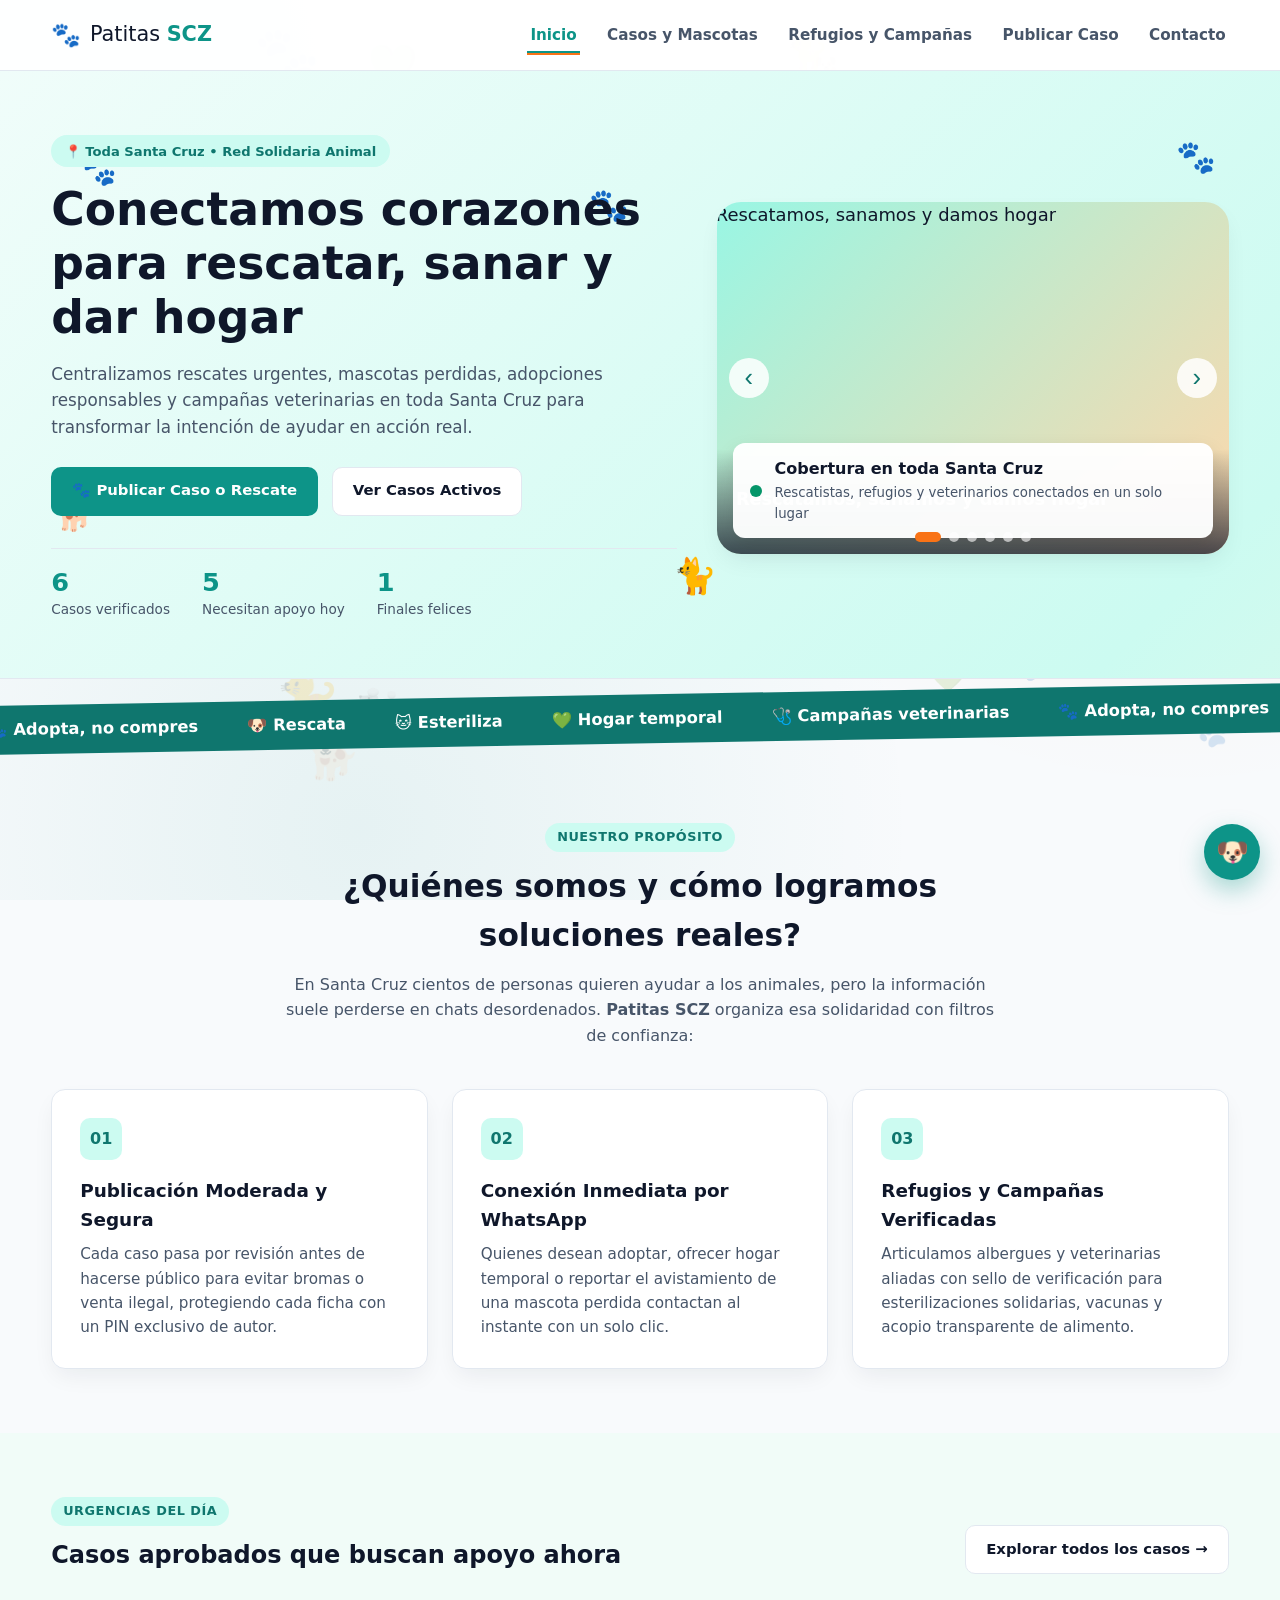
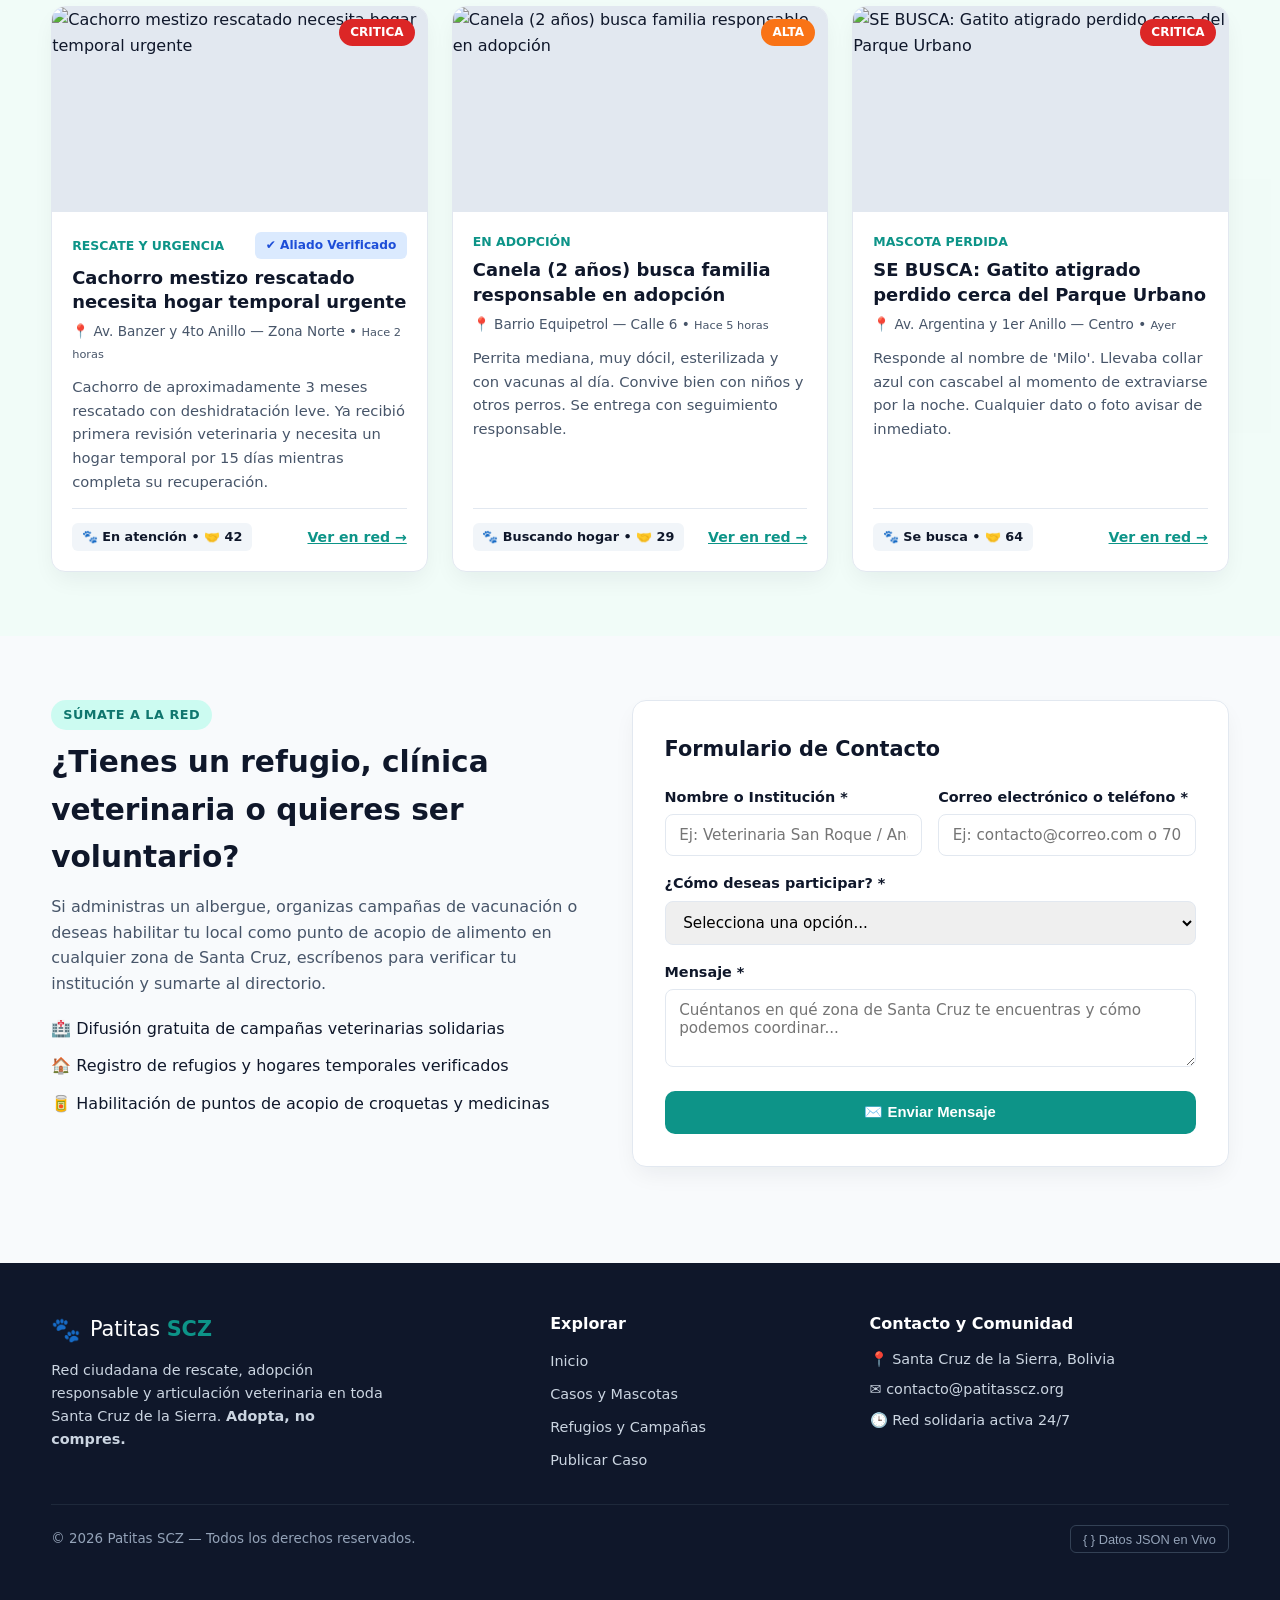
==== commit f43c2218: "Add files via upload" ====
--- a/index.html
+++ b/index.html
@@ -4,15 +4,17 @@
   <meta charset="UTF-8">
   <meta name="viewport" content="width=device-width, initial-scale=1.0">
   <title>Patitas SCZ — Red de Rescate, Adopción y Apoyo Animal</title>
+    <meta name="description" content="Patitas SCZ: red solidaria de rescate, adopción y apoyo animal en Santa Cruz de la Sierra.">
+  <meta name="theme-color" content="#0d9488">
+  <meta property="og:type" content="website">
+  <meta property="og:title" content="Patitas SCZ — Red de Rescate, Adopción y Apoyo Animal">
+  <meta property="og:description" content="Rescates, adopciones y campañas veterinarias en toda Santa Cruz.">
+  <link rel="icon" href="data:image/svg+xml,<svg xmlns=%27http://www.w3.org/2000/svg%27 viewBox=%270 0 100 100%27><text y=%27.9em%27 font-size=%2790%27>🐾</text></svg>">
   <link rel="stylesheet" href="styles.css">
-  <script src="https://unpkg.com/@lottiefiles/lottie-player@1.5.7/dist/lottie-player.js" defer></script>
 </head>
 <body>
 
-  <!-- BARRA DE PROGRESO DE LECTURA -->
-  <div class="scroll-progress-bar" id="scroll-progress"></div>
-
-  <!-- BARRA DE NAVEGACIÓN (DESDE PORTADA ABRE EN NUEVA VENTANA) -->
+  <!-- BARRA DE NAVEGACIÓN -->
   <header class="navbar">
     <div class="container nav-container">
       <a href="index.html" class="brand">
@@ -25,9 +27,9 @@
       <nav class="nav-menu" id="nav-menu">
         <ul class="nav-list">
           <li><a href="index.html" class="nav-link active">Inicio</a></li>
-          <li><a href="casos.html" class="nav-link" target="_blank" rel="noopener">Casos y Mascotas</a></li>
-          <li><a href="refugios.html" class="nav-link" target="_blank" rel="noopener">Refugios y Campañas</a></li>
-          <li><a href="publicar.html" class="nav-link" target="_blank" rel="noopener">Publicar Caso</a></li>
+          <li><a href="casos.html" class="nav-link">Casos y Mascotas</a></li>
+          <li><a href="refugios.html" class="nav-link">Refugios y Campañas</a></li>
+          <li><a href="publicar.html" class="nav-link">Publicar Caso</a></li>
           <li><a href="index.html#contacto" class="nav-link">Contacto</a></li>
         </ul>
       </nav>
@@ -35,42 +37,56 @@
   </header>
 
   <main>
-    <!-- HERO / PORTADA -->
+    <!-- HERO / PORTADA CON ANIMACIONES DE HUELLAS -->
     <section class="hero">
+      <div class="floating-paws-bg" aria-hidden="true">
+        <span class="fpaw p1">🐾</span>
+        <span class="fpaw p2">🐕</span>
+        <span class="fpaw p3">🐾</span>
+        <span class="fpaw p4">🐈</span>
+        <span class="fpaw p5">🐾</span>
+      </div>
+
       <div class="container hero-grid">
-        <div class="hero-content reveal-item">
+        <div class="hero-content">
           <span class="hero-badge">📍 Toda Santa Cruz • Red Solidaria Animal</span>
           <h1>Conectamos corazones para rescatar, sanar y dar hogar</h1>
           <p class="hero-lead">
             Centralizamos rescates urgentes, mascotas perdidas, adopciones responsables y campañas veterinarias en toda Santa Cruz para transformar la intención de ayudar en acción real.
           </p>
           <div class="hero-actions">
-            <a href="publicar.html" target="_blank" rel="noopener" class="btn btn-primary btn-shine">🐾 Publicar Caso o Rescate</a>
-            <a href="casos.html" target="_blank" rel="noopener" class="btn btn-secondary">Ver Casos Activos</a>
+            <a href="publicar.html" class="btn btn-primary">🐾 Publicar Caso o Rescate</a>
+            <a href="casos.html" class="btn btn-secondary">Ver Casos Activos</a>
           </div>
 
           <div class="hero-stats">
             <div class="stat-item">
-              <strong id="stat-total" data-target="6">0</strong>
+              <strong id="stat-total">6</strong>
               <span>Casos verificados</span>
             </div>
             <div class="stat-item">
-              <strong id="stat-urgentes" data-target="5">0</strong>
+              <strong id="stat-urgentes">5</strong>
               <span>Necesitan apoyo hoy</span>
             </div>
             <div class="stat-item">
-              <strong id="stat-resueltos" data-target="1">0</strong>
+              <strong id="stat-resueltos">1</strong>
               <span>Finales felices</span>
             </div>
           </div>
         </div>
 
-        <div class="hero-visual reveal-item">
-          <img 
-            src="https://images.unsplash.com/photo-1548199973-03cce0bbc87b?auto=format&fit=crop&w=1000&q=80" 
-            alt="Mascotas rescatadas en Santa Cruz" 
-            class="hero-img"
-          >
+        <div class="hero-visual">
+          <div class="carousel" id="hero-carousel" aria-roledescription="carrusel" aria-label="Imágenes de refugios y mascotas">
+          <figure class="slide active"><img src="https://images.unsplash.com/photo-1548199973-03cce0bbc87b?auto=format&fit=crop&w=1000&q=80" alt="Rescatamos, sanamos y damos hogar" loading="eager"><figcaption>Rescatamos, sanamos y damos hogar</figcaption></figure>
+          <figure class="slide"><img src="https://images.unsplash.com/photo-1587300003388-59208cc962cb?auto=format&fit=crop&w=1000&q=80" alt="Refugios aliados en toda Santa Cruz" loading="lazy"><figcaption>Refugios aliados en toda Santa Cruz</figcaption></figure>
+          <figure class="slide"><img src="https://images.unsplash.com/photo-1583511655857-d19b40a7a54e?auto=format&fit=crop&w=1000&q=80" alt="Hogares temporales que salvan vidas" loading="lazy"><figcaption>Hogares temporales que salvan vidas</figcaption></figure>
+          <figure class="slide"><img src="https://images.unsplash.com/photo-1601758228041-f3b2795255f1?auto=format&fit=crop&w=1000&q=80" alt="Campañas de esterilización y vacunas" loading="lazy"><figcaption>Campañas de esterilización y vacunas</figcaption></figure>
+          <figure class="slide"><img src="https://images.unsplash.com/photo-1534361960057-19889db9621e?auto=format&fit=crop&w=1000&q=80" alt="Adopta, no compres" loading="lazy"><figcaption>Adopta, no compres</figcaption></figure>
+          <figure class="slide"><img src="https://images.unsplash.com/photo-1573865526739-10659fec78a5?auto=format&fit=crop&w=1000&q=80" alt="Cada final feliz empieza con alguien como tú" loading="lazy"><figcaption>Cada final feliz empieza con alguien como tú</figcaption></figure>
+          <button class="carousel-btn prev" aria-label="Imagen anterior">‹</button>
+          <button class="carousel-btn next" aria-label="Imagen siguiente">›</button>
+          <div class="carousel-dots"></div>
+        </div>
           <div class="hero-floating-card">
             <span class="floating-dot"></span>
             <div>
@@ -82,10 +98,12 @@
       </div>
     </section>
 
-    <!-- BIENVENIDA E INTRODUCCIÓN -->
+    <!-- BIENVENIDA E INTRODUCCIÓN: ¿QUIÉNES SOMOS Y CÓMO SOLUCIONAMOS? -->
+    <div class="ticker" aria-hidden="true"><div class="ticker-track"><span>🐾 Adopta, no compres</span><span>🐶 Rescata</span><span>🐱 Esteriliza</span><span>💚 Hogar temporal</span><span>🩺 Campañas veterinarias</span><span>🐾 Adopta, no compres</span><span>🐶 Rescata</span><span>🐱 Esteriliza</span><span>💚 Hogar temporal</span><span>🩺 Campañas veterinarias</span><span>🐾 Adopta, no compres</span><span>🐶 Rescata</span><span>🐱 Esteriliza</span><span>💚 Hogar temporal</span><span>🩺 Campañas veterinarias</span><span>🐾 Adopta, no compres</span><span>🐶 Rescata</span><span>🐱 Esteriliza</span><span>💚 Hogar temporal</span><span>🩺 Campañas veterinarias</span></div></div>
+
     <section id="como-funcionamos" class="section">
       <div class="container">
-        <div class="section-header text-center reveal-item">
+        <div class="section-header text-center">
           <span class="section-tag">Nuestro Propósito</span>
           <h2>¿Quiénes somos y cómo logramos soluciones reales?</h2>
           <p>
@@ -94,7 +112,7 @@
         </div>
 
         <div class="cycle-grid">
-          <article class="cycle-card reveal-item" style="transition-delay: 0.08s;">
+          <article class="cycle-card">
             <div class="cycle-step">01</div>
             <h3>Publicación Moderada y Segura</h3>
             <p>
@@ -102,7 +120,7 @@
             </p>
           </article>
 
-          <article class="cycle-card reveal-item" style="transition-delay: 0.18s;">
+          <article class="cycle-card">
             <div class="cycle-step">02</div>
             <h3>Conexión Inmediata por WhatsApp</h3>
             <p>
@@ -110,7 +128,7 @@
             </p>
           </article>
 
-          <article class="cycle-card reveal-item" style="transition-delay: 0.28s;">
+          <article class="cycle-card">
             <div class="cycle-step">03</div>
             <h3>Refugios y Campañas Verificadas</h3>
             <p>
@@ -124,12 +142,12 @@
     <!-- VISTA PREVIA DE CASOS URGENTES -->
     <section class="section bg-light">
       <div class="container">
-        <div class="section-header-flex reveal-item">
+        <div class="section-header-flex">
           <div>
             <span class="section-tag">Urgencias del Día</span>
             <h2>Casos aprobados que buscan apoyo ahora</h2>
           </div>
-          <a href="casos.html" target="_blank" rel="noopener" class="btn btn-secondary">Explorar todos los casos →</a>
+          <a href="casos.html" class="btn btn-secondary">Explorar todos los casos →</a>
         </div>
 
         <div class="cards-grid" id="contenedor-destacados">
@@ -141,7 +159,7 @@
     <!-- FORMULARIO DE CONTACTO CIUDADANO / ALIANZAS -->
     <section id="contacto" class="section">
       <div class="container form-section-grid">
-        <div class="form-info reveal-item">
+        <div class="form-info">
           <span class="section-tag">Súmate a la Red</span>
           <h2>¿Tienes un refugio, clínica veterinaria o quieres ser voluntario?</h2>
           <p>
@@ -154,7 +172,7 @@
           </ul>
         </div>
 
-        <form class="report-form reveal-item" id="form-contacto" novalidate>
+        <form class="report-form" id="form-contacto" novalidate>
           <h3>Formulario de Contacto</h3>
 
           <div class="form-row">
@@ -188,29 +206,15 @@
           <p class="form-error" id="contacto-error" hidden>⚠️ Por favor completa todos los campos con un correo o número de teléfono válido.</p>
           <div class="contact-success" id="contacto-exito" hidden></div>
 
-          <button type="submit" class="btn btn-primary btn-block btn-shine">✉️ Enviar Mensaje</button>
+          <button type="submit" class="btn btn-primary btn-block">✉️ Enviar Mensaje</button>
         </form>
       </div>
     </section>
   </main>
 
-  <!-- PERRITO CAMINANDO POR TODA LA PANTALLA (Cute Doggie.json) -->
-  <div class="walking-dog-track" id="walking-dog-container" title="¡Haz clic para saludar!">
-    <div class="walking-dog-bubble" id="walking-dog-bubble">¡Guau! ¿Ayudamos hoy? 🐾</div>
-    <div class="walking-dog-sprite" id="walking-dog-sprite">
-      <lottie-player
-        id="lottie-walking-dog"
-        src="Cute%20Doggie.json"
-        background="transparent"
-        speed="1"
-        loop
-        autoplay>
-      </lottie-player>
-    </div>
-    <button type="button" class="btn-pause-dog" id="btn-pause-dog" aria-label="Pausar o reanudar mascota" title="Pausar/Reanudar recorrido">⏸</button>
-  </div>
-
   <!-- PIE DE PÁGINA -->
+  <div class="dog-strip" aria-hidden="true"><div class="dog-walker"><div id="lottie-walker"></div></div></div>
+
   <footer class="footer">
     <div class="container footer-grid">
       <div>
@@ -227,9 +231,9 @@
         <h4>Explorar</h4>
         <ul>
           <li><a href="index.html">Inicio</a></li>
-          <li><a href="casos.html" target="_blank" rel="noopener">Casos y Mascotas</a></li>
-          <li><a href="refugios.html" target="_blank" rel="noopener">Refugios y Campañas</a></li>
-          <li><a href="publicar.html" target="_blank" rel="noopener">Publicar Caso</a></li>
+          <li><a href="casos.html">Casos y Mascotas</a></li>
+          <li><a href="refugios.html">Refugios y Campañas</a></li>
+          <li><a href="publicar.html">Publicar Caso</a></li>
         </ul>
       </div>
 
@@ -274,6 +278,7 @@
     </div>
   </div>
 
+  <script src="https://cdnjs.cloudflare.com/ajax/libs/lottie-web/5.12.2/lottie.min.js"></script>
   <script src="app.js"></script>
 </body>
 </html>
--- a/styles.css
+++ b/styles.css
@@ -1,61 +1,34 @@
-/* =========================================================
-   PATITAS SCZ — HOJA DE ESTILOS COMPLETA Y ORDENADA
-   ========================================================= */
-
-/* 1. VARIABLES INSTITUCIONALES Y RESETEO */
 :root {
   --primary: #0d9488;
   --primary-dark: #0f766e;
   --primary-light: #ccfbf1;
-  --accent: #f59e0b;
-  --accent-light: #fef3c7;
+  --accent: #f97316;
+  --whatsapp: #16a34a;
+  --whatsapp-dark: #15803d;
+  --bg-body: #f8fafc;
+  --bg-card: #ffffff;
   --text-main: #0f172a;
   --text-muted: #475569;
-  --bg-body: #ffffff;
-  --bg-light: #f1f5f9;
   --border: #e2e8f0;
   --danger: #dc2626;
-  --success: #16a34a;
+  --warning: #d97706;
+  --success: #059669;
   --radius: 14px;
-  --shadow-sm: 0 4px 12px rgba(15, 23, 42, 0.06);
-  --shadow-md: 0 10px 25px rgba(15, 23, 42, 0.1);
+  --shadow: 0 10px 25px -5px rgba(15, 23, 42, 0.07);
   --transition: all 0.25s ease;
 }
 
-*, *::before, *::after {
+* {
   box-sizing: border-box;
   margin: 0;
   padding: 0;
 }
 
-[hidden] {
-  display: none !important;
-}
-
-html {
-  scroll-behavior: smooth;
-}
-
 body {
-  font-family: 'Segoe UI', system-ui, -apple-system, sans-serif;
+  font-family: system-ui, -apple-system, 'Segoe UI', Roboto, sans-serif;
+  background-color: var(--bg-body);
   color: var(--text-main);
-  background-color: var(--bg-body);
   line-height: 1.6;
-  overflow-x: hidden;
-}
-
-img {
-  max-width: 100%;
-  display: block;
-}
-
-a {
-  text-decoration: none;
-  color: inherit;
-}
-
-ul {
-  list-style: none;
 }
 
 .container {
@@ -64,242 +37,228 @@
   margin: 0 auto;
 }
 
-.section {
-  padding: 4.5rem 0;
-}
-
-.bg-light {
-  background-color: var(--bg-light);
-}
-
-.text-center {
-  text-align: center;
-}
-
 /* =========================================================
-   2. BARRA DE PROGRESO SUPERIOR Y NAVEGACIÓN
+   ANIMACIONES DE MASCOTAS Y HUELLAS
    ========================================================= */
-.scroll-progress-bar {
-  position: fixed;
-  top: 0;
-  left: 0;
-  height: 4px;
-  width: 0%;
-  background: linear-gradient(90deg, var(--primary), var(--accent));
-  z-index: 9999;
-  transition: width 0.1s ease-out;
-}
-
+@keyframes pawWag {
+  0%, 100% { transform: rotate(0deg) scale(1); }
+  25% { transform: rotate(-14deg) scale(1.1); }
+  75% { transform: rotate(14deg) scale(1.1); }
+}
+
+@keyframes petBob {
+  0%, 100% { transform: translateY(0); }
+  50% { transform: translateY(-6px); }
+}
+
+@keyframes floatPawDrift {
+  0% { transform: translateY(0px) rotate(0deg); opacity: 0.14; }
+  50% { transform: translateY(-18px) rotate(12deg); opacity: 0.26; }
+  100% { transform: translateY(0px) rotate(0deg); opacity: 0.14; }
+}
+
+@keyframes urgentPulse {
+  0%, 100% { box-shadow: 0 0 0 0 rgba(220, 38, 38, 0.45); }
+  50% { box-shadow: 0 0 0 7px rgba(220, 38, 38, 0); }
+}
+
+.paw-wag {
+  display: inline-block;
+  animation: pawWag 2.8s ease-in-out infinite;
+}
+
+.pet-bob {
+  animation: petBob 2.4s ease-in-out infinite;
+}
+
+.pet-bob:hover {
+  animation: pawWag 0.6s ease-in-out infinite;
+}
+
+/* NAVBAR */
 .navbar {
+  background: rgba(255, 255, 255, 0.96);
+  border-bottom: 1px solid var(--border);
   position: sticky;
   top: 0;
-  z-index: 1000;
-  background: rgba(255, 255, 255, 0.95);
-  backdrop-filter: blur(10px);
-  border-bottom: 1px solid var(--border);
-  box-shadow: 0 2px 10px rgba(15, 23, 42, 0.04);
+  z-index: 100;
 }
 
 .nav-container {
   display: flex;
   align-items: center;
   justify-content: space-between;
-  min-height: 70px;
+  height: 70px;
 }
 
 .brand {
-  display: inline-flex;
-  align-items: center;
-  gap: 0.5rem;
-  font-size: 1.35rem;
-  font-weight: 700;
+  display: flex;
+  align-items: center;
+  gap: 0.55rem;
+  text-decoration: none;
   color: var(--text-main);
+  font-size: 1.3rem;
+}
+
+.brand-icon {
+  font-size: 1.5rem;
 }
 
 .brand strong {
   color: var(--primary);
 }
 
-.brand-icon {
-  font-size: 1.5rem;
-  display: inline-block;
-}
-
-.paw-wag {
-  animation: pawBrandWag 2.8s ease-in-out infinite;
-}
-
-@keyframes pawBrandWag {
-  0%, 100% { transform: rotate(0deg); }
-  25% { transform: rotate(-12deg) scale(1.08); }
-  75% { transform: rotate(12deg) scale(1.08); }
-}
-
 .nav-list {
   display: flex;
-  align-items: center;
-  gap: 0.4rem;
+  list-style: none;
+  gap: 1.5rem;
 }
 
 .nav-link {
-  padding: 0.5rem 0.9rem;
-  border-radius: 8px;
+  text-decoration: none;
+  color: var(--text-muted);
   font-weight: 600;
   font-size: 0.95rem;
-  color: var(--text-muted);
+  padding: 0.4rem 0.2rem;
+  border-bottom: 2px solid transparent;
   transition: var(--transition);
 }
 
 .nav-link:hover,
 .nav-link.active {
-  color: var(--primary-dark);
-  background: var(--primary-light);
+  color: var(--primary);
+  border-bottom-color: var(--primary);
 }
 
 .nav-toggle {
   display: none;
-  background: transparent;
+  background: none;
   border: 1px solid var(--border);
+  font-size: 1.4rem;
+  padding: 0.3rem 0.65rem;
   border-radius: 8px;
-  padding: 0.4rem 0.7rem;
-  font-size: 1.25rem;
   cursor: pointer;
 }
 
-/* =========================================================
-   3. BOTONES Y CONTROLES GENERALES
-   ========================================================= */
+/* BOTONES */
 .btn {
   display: inline-flex;
   align-items: center;
   justify-content: center;
   gap: 0.45rem;
-  padding: 0.72rem 1.35rem;
+  padding: 0.72rem 1.25rem;
   border-radius: 10px;
-  font-weight: 700;
-  font-size: 0.95rem;
+  font-weight: 600;
+  font-size: 0.93rem;
+  text-decoration: none;
+  cursor: pointer;
   border: 1px solid transparent;
-  cursor: pointer;
   transition: var(--transition);
 }
 
-.btn-primary {
-  background: var(--primary);
-  color: #ffffff;
-}
-
-.btn-primary:hover {
-  background: var(--primary-dark);
-  transform: translateY(-2px);
-}
-
-.btn-secondary {
-  background: #ffffff;
-  color: var(--text-main);
-  border-color: #cbd5e1;
-}
-
-.btn-secondary:hover {
-  border-color: var(--primary);
-  color: var(--primary-dark);
-}
-
-.btn-whatsapp {
-  background: #16a34a;
-  color: #ffffff;
-}
-
-.btn-whatsapp:hover {
-  background: #15803d;
-  transform: translateY(-2px);
-}
-
-.btn-success-outline {
-  background: #f0fdf4;
-  color: #15803d;
-  border-color: #86efac;
-}
-
-.btn-success-outline:hover:not(:disabled) {
-  background: #16a34a;
-  color: #ffffff;
-}
-
-.btn-danger-outline {
-  background: #fef2f2;
-  color: var(--danger);
-  border-color: #fca5a5;
-}
-
-.btn-danger-outline:hover {
-  background: var(--danger);
-  color: #ffffff;
-}
-
-.btn-mod-banner {
-  background: #0f172a;
-  color: #ffffff;
-  border: 1px solid #334155;
-}
-
-.btn-mod-banner:hover {
-  background: #1e293b;
-}
-
-.mod-count {
-  background: var(--accent);
-  color: #0f172a;
-  font-size: 0.75rem;
-  padding: 0.15rem 0.5rem;
-  border-radius: 999px;
-  margin-left: 0.35rem;
-}
-
 .btn-sm {
-  padding: 0.45rem 0.85rem;
-  font-size: 0.85rem;
+  padding: 0.48rem 0.9rem;
+  font-size: 0.84rem;
 }
 
 .btn-block {
   width: 100%;
 }
 
-.btn-shine {
+.btn-primary {
+  background-color: var(--primary);
+  color: #ffffff;
+}
+
+.btn-primary:hover {
+  background-color: var(--primary-dark);
+  transform: translateY(-1px);
+}
+
+.btn-whatsapp {
+  background-color: var(--whatsapp);
+  color: #ffffff;
+}
+
+.btn-whatsapp:hover {
+  background-color: var(--whatsapp-dark);
+  transform: translateY(-1px);
+}
+
+.btn-secondary {
+  background-color: #ffffff;
+  color: var(--text-main);
+  border-color: var(--border);
+}
+
+.btn-secondary:hover {
+  background-color: #f1f5f9;
+}
+
+.btn-success-outline {
+  background-color: #ecfdf5;
+  color: var(--success);
+  border-color: var(--success);
+}
+
+.btn-success-outline:hover:not(:disabled) {
+  background-color: var(--success);
+  color: #ffffff;
+}
+
+.btn-success-outline:disabled {
+  opacity: 0.7;
+  cursor: default;
+}
+
+.btn-danger-outline {
+  background-color: #fef2f2;
+  color: var(--danger);
+  border-color: var(--danger);
+}
+
+.btn-danger-outline:hover {
+  background-color: var(--danger);
+  color: #ffffff;
+}
+
+/* HERO */
+.hero {
   position: relative;
   overflow: hidden;
-}
-
-.btn-shine::after {
-  content: "";
+  padding: 4rem 0 3.5rem;
+  background: linear-gradient(135deg, #f0fdfa 0%, #ffffff 60%, #fff7ed 100%);
+  border-bottom: 1px solid var(--border);
+}
+
+.floating-paws-bg {
   position: absolute;
   top: 0;
-  left: -120%;
-  width: 60%;
-  height: 100%;
-  background: linear-gradient(90deg, transparent, rgba(255, 255, 255, 0.35), transparent);
-  transform: skewX(-20deg);
-  transition: left 0.65s ease;
-}
-
-.btn-shine:hover::after {
-  left: 140%;
-}
-
-/* =========================================================
-   4. HERO / PORTADA PRINCIPAL (index.html)
-   ========================================================= */
-.hero {
+  right: 0;
+  bottom: 0;
+  left: 0;
+  pointer-events: none;
+  z-index: 0;
+}
+
+.fpaw {
+  position: absolute;
+  font-size: 2rem;
+  animation: floatPawDrift 5s ease-in-out infinite;
+}
+
+.fpaw.p1 { top: 12%; left: 6%; animation-delay: 0s; }
+.fpaw.p2 { top: 68%; left: 4%; animation-delay: 1.2s; font-size: 2.3rem; }
+.fpaw.p3 { top: 18%; left: 46%; animation-delay: 2.1s; }
+.fpaw.p4 { bottom: 12%; right: 44%; animation-delay: 0.8s; font-size: 2.2rem; }
+.fpaw.p5 { top: 10%; right: 5%; animation-delay: 1.7s; }
+
+.hero-grid {
   position: relative;
-  padding: 4.2rem 0 4.8rem;
-  background: linear-gradient(135deg, #f0fdfa 0%, #ffffff 55%, #fef3c7 100%);
-  border-bottom: 1px solid var(--border);
-  overflow: hidden;
-}
-
-.hero-grid {
+  z-index: 1;
   display: grid;
-  grid-template-columns: 1.12fr 0.88fr;
-  gap: 2.8rem;
+  grid-template-columns: 1.1fr 0.9fr;
+  gap: 2.5rem;
   align-items: center;
 }
 
@@ -308,22 +267,23 @@
   background: var(--primary-light);
   color: var(--primary-dark);
   font-weight: 700;
-  font-size: 0.85rem;
+  font-size: 0.82rem;
   padding: 0.35rem 0.85rem;
   border-radius: 999px;
   margin-bottom: 1rem;
 }
 
-.hero-content h1 {
-  font-size: clamp(2rem, 3.6vw, 2.95rem);
+.hero h1 {
+  font-size: 2.45rem;
+  font-size: clamp(2rem, 3.8vw, 2.85rem);
   line-height: 1.18;
   margin-bottom: 1rem;
   color: var(--text-main);
 }
 
 .hero-lead {
-  font-size: 1.06rem;
   color: var(--text-muted);
+  font-size: 1.05rem;
   margin-bottom: 1.6rem;
 }
 
@@ -335,17 +295,16 @@
 }
 
 .hero-stats {
-  display: grid;
-  grid-template-columns: repeat(3, 1fr);
-  gap: 1rem;
-  padding-top: 1.4rem;
-  border-top: 1px solid #cbd5e1;
+  display: flex;
+  gap: 2rem;
+  padding-top: 1.2rem;
+  border-top: 1px solid var(--border);
 }
 
 .stat-item strong {
   display: block;
-  font-size: 1.65rem;
-  color: var(--primary-dark);
+  font-size: 1.6rem;
+  color: var(--primary);
   line-height: 1.1;
 }
 
@@ -360,135 +319,137 @@
 
 .hero-img {
   width: 100%;
-  height: 410px;
+  height: 380px;
   object-fit: cover;
   border-radius: 20px;
-  box-shadow: var(--shadow-md);
-  border: 4px solid #ffffff;
+  box-shadow: var(--shadow);
 }
 
 .hero-floating-card {
   position: absolute;
-  bottom: -16px;
-  left: 18px;
-  right: 18px;
-  background: #ffffff;
+  bottom: 16px;
+  left: 16px;
+  right: 16px;
+  background: rgba(255, 255, 255, 0.96);
   padding: 0.85rem 1.1rem;
-  border-radius: 14px;
-  box-shadow: var(--shadow-md);
+  border-radius: 12px;
   display: flex;
   align-items: center;
   gap: 0.75rem;
-  border: 1px solid var(--border);
+  box-shadow: 0 8px 20px rgba(0, 0, 0, 0.1);
 }
 
 .floating-dot {
   width: 12px;
   height: 12px;
+  background: var(--success);
   border-radius: 50%;
-  background: #10b981;
   flex-shrink: 0;
-  box-shadow: 0 0 0 5px rgba(16, 185, 129, 0.2);
-}
-
-.hero-floating-card strong {
+}
+
+.hero-floating-card small {
   display: block;
-  font-size: 0.92rem;
-}
-
-.hero-floating-card small {
   color: var(--text-muted);
-  font-size: 0.8rem;
-}
-
-/* =========================================================
-   5. ENCABEZADOS DE PÁGINAS INTERNAS Y BARRA MODERADOR
-   ========================================================= */
+}
+
+/* SECCIONES Y BANNER MODERADOR */
+.section {
+  padding: 4rem 0;
+}
+
+.bg-light {
+  background-color: #f1f5f9;
+}
+
 .page-banner {
-  background: linear-gradient(135deg, #f0fdfa 0%, #e0f2fe 100%);
-  padding: 2.8rem 0;
-  border-bottom: 1px solid var(--border);
+  background: linear-gradient(135deg, #0f766e, #0d9488);
+  color: #ffffff;
+  padding: 3rem 0;
 }
 
 .banner-flex {
   display: flex;
-  align-items: center;
   justify-content: space-between;
-  gap: 1.5rem;
+  align-items: center;
   flex-wrap: wrap;
-}
-
-.page-banner h1 {
-  font-size: clamp(1.65rem, 2.8vw, 2.25rem);
-  margin: 0.35rem 0 0.4rem;
-}
-
-.page-banner p {
-  color: var(--text-muted);
-}
-
-.banner-right-group {
-  display: flex;
-  align-items: center;
-  gap: 1rem;
-  flex-wrap: wrap;
-}
-
-.banner-lottie-badge {
-  background: rgba(255, 255, 255, 0.94);
-  border-radius: 20px;
-  padding: 0.35rem 0.65rem;
-  box-shadow: 0 10px 24px rgba(15, 23, 42, 0.12);
-  border: 1px solid rgba(255, 255, 255, 0.8);
-  display: flex;
-  align-items: center;
-  justify-content: center;
-}
-
-.happy-dog-badge {
-  background: linear-gradient(135deg, #f0fdfa 0%, #fef3c7 100%);
+  gap: 1.2rem;
+}
+
+.btn-mod-banner {
+  background: rgba(255, 255, 255, 0.18);
+  color: #ffffff;
+  border: 1px solid rgba(255, 255, 255, 0.45);
+}
+
+.btn-mod-banner:hover {
+  background: rgba(255, 255, 255, 0.28);
+}
+
+.mod-count {
+  background: var(--accent);
+  color: #ffffff;
+  font-size: 0.75rem;
+  font-weight: 800;
+  padding: 0.15rem 0.5rem;
+  border-radius: 999px;
 }
 
 .mod-status-bar {
   background: #fef3c7;
-  border-bottom: 1px solid #fde68a;
+  border-bottom: 1px solid #f59e0b;
+  color: #78350f;
   padding: 0.75rem 0;
-  color: #92400e;
-  font-size: 0.9rem;
+  font-size: 0.92rem;
 }
 
 .mod-status-flex {
   display: flex;
-  align-items: center;
   justify-content: space-between;
-  gap: 1rem;
+  align-items: center;
   flex-wrap: wrap;
-}
-
-/* =========================================================
-   6. SECCIONES, CICLO DE CONFIANZA Y FILTROS
-   ========================================================= */
+  gap: 0.8rem;
+}
+
+.page-banner .section-tag {
+  background: rgba(255, 255, 255, 0.2);
+  color: #ffffff;
+}
+
+.page-banner h1 {
+  font-size: 2.05rem;
+  margin: 0.4rem 0;
+}
+
+.page-banner p {
+  opacity: 0.92;
+  max-width: 680px;
+}
+
 .section-tag {
   display: inline-block;
+  background: var(--primary-light);
   color: var(--primary-dark);
-  background: var(--primary-light);
   font-weight: 700;
   font-size: 0.8rem;
+  text-transform: uppercase;
+  letter-spacing: 0.04em;
   padding: 0.28rem 0.75rem;
   border-radius: 999px;
-  text-transform: uppercase;
-  letter-spacing: 0.04em;
+  margin-bottom: 0.6rem;
 }
 
 .section-header {
   max-width: 720px;
-  margin: 0 auto 2.8rem;
-}
-
-.section-header h2,
-.section-header-flex h2 {
-  font-size: clamp(1.55rem, 2.5vw, 2.1rem);
-  margin: 0.45rem 0 0.6rem;
+  margin: 0 auto 2.5rem;
+}
+
+.text-center {
+  text-align: center;
+}
+
+.section-header h2 {
+  font-size: 1.95rem;
+  margin-bottom: 0.65rem;
 }
 
 .section-header p {
@@ -499,11 +460,12 @@
   display: flex;
   align-items: flex-end;
   justify-content: space-between;
+  flex-wrap: wrap;
   gap: 1rem;
-  flex-wrap: wrap;
-  margin-bottom: 2.2rem;
-}
-
+  margin-bottom: 2rem;
+}
+
+/* CICLO DE SOLUCIÓN (3 PASOS) */
 .cycle-grid {
   display: grid;
   grid-template-columns: repeat(auto-fit, minmax(270px, 1fr));
@@ -511,54 +473,55 @@
 }
 
 .cycle-card {
-  background: #ffffff;
+  background: var(--bg-card);
   border: 1px solid var(--border);
   border-radius: var(--radius);
   padding: 1.75rem;
-  box-shadow: var(--shadow-sm);
+  box-shadow: var(--shadow);
   transition: var(--transition);
 }
 
 .cycle-card:hover {
   transform: translateY(-4px);
-  box-shadow: var(--shadow-md);
+  border-color: var(--primary);
 }
 
 .cycle-step {
-  width: 44px;
-  height: 44px;
-  border-radius: 12px;
+  display: inline-flex;
+  align-items: center;
+  justify-content: center;
+  width: 42px;
+  height: 42px;
+  border-radius: 10px;
   background: var(--primary-light);
   color: var(--primary-dark);
   font-weight: 800;
-  display: flex;
-  align-items: center;
-  justify-content: center;
+  font-size: 1rem;
   margin-bottom: 1rem;
 }
 
 .cycle-card h3 {
+  font-size: 1.15rem;
   margin-bottom: 0.5rem;
-  font-size: 1.15rem;
 }
 
 .cycle-card p {
   color: var(--text-muted);
-  font-size: 0.94rem;
-}
-
+  font-size: 0.95rem;
+}
+
+/* CONTROLES Y FILTROS */
 .controls-bar {
   display: flex;
-  align-items: center;
+  flex-wrap: wrap;
   justify-content: space-between;
+  align-items: center;
   gap: 1rem;
-  flex-wrap: wrap;
   margin-bottom: 2rem;
   background: #ffffff;
-  padding: 1rem;
+  padding: 1rem 1.2rem;
   border-radius: var(--radius);
   border: 1px solid var(--border);
-  box-shadow: var(--shadow-sm);
 }
 
 .filter-buttons {
@@ -568,11 +531,11 @@
 }
 
 .filter-btn {
-  background: var(--bg-light);
+  padding: 0.5rem 0.95rem;
+  border-radius: 999px;
+  border: 1px solid var(--border);
+  background: #f8fafc;
   color: var(--text-muted);
-  border: 1px solid transparent;
-  padding: 0.5rem 0.95rem;
-  border-radius: 8px;
   font-weight: 600;
   font-size: 0.88rem;
   cursor: pointer;
@@ -583,71 +546,60 @@
 .filter-btn.active {
   background: var(--primary);
   color: #ffffff;
+  border-color: var(--primary);
 }
 
 .search-sort-group {
   display: flex;
   flex-wrap: wrap;
   gap: 0.6rem;
-  flex: 1;
-  justify-content: flex-end;
 }
 
 .input-control {
   padding: 0.55rem 0.85rem;
-  border: 1px solid #cbd5e1;
+  border: 1px solid var(--border);
   border-radius: 8px;
   font-size: 0.9rem;
+  font-family: inherit;
   background: #ffffff;
-  color: var(--text-main);
-}
-
-/* =========================================================
-   7. TARJETAS DE CASOS Y DIRECTORIO DE REFUGIOS
-   ========================================================= */
-.cards-grid,
-.guides-grid {
+}
+
+/* TARJETAS DE CASOS */
+.cards-grid {
   display: grid;
   grid-template-columns: repeat(auto-fill, minmax(310px, 1fr));
-  gap: 1.6rem;
+  gap: 1.5rem;
+}
+
+@keyframes cardPopIn {
+  from { opacity: 0; transform: translateY(12px); }
+  to { opacity: 1; transform: translateY(0); }
 }
 
 .report-card {
-  background: #ffffff;
+  background: var(--bg-card);
   border: 1px solid var(--border);
   border-radius: var(--radius);
   overflow: hidden;
-  box-shadow: var(--shadow-sm);
   display: flex;
   flex-direction: column;
-  animation: cardCascadeIn 0.45s ease backwards;
-  transition: transform 0.25s ease, box-shadow 0.25s ease;
+  box-shadow: var(--shadow);
+  animation: cardPopIn 0.35s ease backwards;
+  transition: var(--transition);
+}
+
+.report-card.is-pending-card {
+  border: 2px dashed #f59e0b;
+  background: #fffbeb;
 }
 
 .report-card:hover {
-  transform: translateY(-6px);
-  box-shadow: var(--shadow-md);
-}
-
-@keyframes cardCascadeIn {
-  from {
-    opacity: 0;
-    transform: translateY(16px) scale(0.98);
-  }
-  to {
-    opacity: 1;
-    transform: translateY(0) scale(1);
-  }
-}
-
-.is-pending-card {
-  border: 2px dashed var(--accent);
+  transform: translateY(-4px);
 }
 
 .card-img-box {
   position: relative;
-  height: 215px;
-  overflow: hidden;
+  height: 205px;
   background: #e2e8f0;
 }
 
@@ -655,19 +607,6 @@
   width: 100%;
   height: 100%;
   object-fit: cover;
-}
-
-.badge-pending-overlay {
-  position: absolute;
-  top: 12px;
-  left: 12px;
-  background: #fef3c7;
-  color: #92400e;
-  font-weight: 700;
-  font-size: 0.76rem;
-  padding: 0.25rem 0.65rem;
-  border-radius: 999px;
-  box-shadow: var(--shadow-sm);
 }
 
 .badge-urgencia {
@@ -677,69 +616,54 @@
   padding: 0.25rem 0.7rem;
   border-radius: 999px;
   font-size: 0.75rem;
-  font-weight: 800;
+  font-weight: 700;
   text-transform: uppercase;
+  color: #ffffff;
+}
+
+.badge-pending-overlay {
+  position: absolute;
+  top: 12px;
+  left: 12px;
+  padding: 0.25rem 0.7rem;
+  border-radius: 999px;
+  font-size: 0.74rem;
+  font-weight: 700;
+  background: #f59e0b;
   color: #ffffff;
 }
 
 .urg-critica {
   background: var(--danger);
-  animation: criticalPulse 1.8s infinite;
+  animation: urgentPulse 2s infinite;
 }
 
 .urg-alta {
-  background: #ea580c;
+  background: var(--accent);
 }
 
 .urg-moderada {
   background: #0284c7;
 }
 
-@keyframes criticalPulse {
-  0%, 100% { box-shadow: 0 0 0 0 rgba(220, 38, 38, 0.45); }
-  50% { box-shadow: 0 0 0 7px rgba(220, 38, 38, 0); }
-}
-
 .card-body {
-  padding: 1.35rem;
+  padding: 1.25rem;
   display: flex;
   flex-direction: column;
-  flex: 1;
-}
-
-.card-category-row,
-.guide-top-badges {
-  display: flex;
-  align-items: center;
-  justify-content: space-between;
-  gap: 0.5rem;
-  flex-wrap: wrap;
-  margin-bottom: 0.55rem;
-}
-
-.card-category,
-.guide-badge {
+  flex-grow: 1;
+}
+
+.card-category {
   font-size: 0.78rem;
   font-weight: 700;
-  color: var(--primary-dark);
-  background: var(--primary-light);
-  padding: 0.2rem 0.65rem;
-  border-radius: 999px;
-}
-
-.verified-seal {
-  font-size: 0.75rem;
-  font-weight: 700;
-  color: #065f46;
-  background: #d1fae5;
-  padding: 0.2rem 0.6rem;
-  border-radius: 999px;
-  border: 1px solid #6ee7b7;
+  color: var(--primary);
+  text-transform: uppercase;
+  margin-bottom: 0.35rem;
 }
 
 .card-title {
   font-size: 1.12rem;
-  margin-bottom: 0.4rem;
+  margin-bottom: 0.45rem;
   line-height: 1.35;
 }
 
@@ -752,52 +676,61 @@
 .card-desc {
   font-size: 0.92rem;
   color: var(--text-muted);
-  margin-bottom: 1rem;
-  flex: 1;
-}
-
-.card-closing-note,
-.happy-ending-box {
-  background: #f0fdf4;
-  border: 1px solid #86efac;
+  margin-bottom: 0.95rem;
+  flex-grow: 1;
+}
+
+.card-closing-note {
+  background: #dcfce7;
   color: #166534;
-  padding: 0.55rem 0.8rem;
+  font-size: 0.82rem;
+  font-weight: 600;
+  padding: 0.45rem 0.65rem;
   border-radius: 8px;
-  font-size: 0.84rem;
+  margin-bottom: 0.85rem;
+}
+
+.card-footer {
+  display: flex;
+  align-items: center;
+  justify-content: space-between;
+  padding-top: 0.85rem;
+  border-top: 1px solid var(--border);
+  gap: 0.5rem;
+}
+
+.status-tag {
+  font-size: 0.8rem;
   font-weight: 600;
-  margin-bottom: 0.85rem;
-}
-
-.card-footer {
-  padding-top: 0.9rem;
-  border-top: 1px solid var(--border);
-  display: flex;
-  align-items: center;
-  justify-content: space-between;
-  gap: 0.5rem;
-}
-
-.status-tag {
-  font-size: 0.82rem;
+  padding: 0.25rem 0.6rem;
+  border-radius: 6px;
+  background: #f1f5f9;
+  color: var(--text-main);
+}
+
+.status-tag.is-resolved {
+  background: #dcfce7;
+  color: #166534;
+}
+
+.btn-detail {
+  background: none;
+  border: none;
+  color: var(--primary);
   font-weight: 700;
-  color: var(--text-muted);
-}
-
-.status-tag.is-resolved {
-  color: var(--success);
-}
-
-.btn-detail {
-  background: transparent;
-  border: none;
-  color: var(--primary-dark);
-  font-weight: 700;
-  font-size: 0.9rem;
+  font-size: 0.88rem;
   cursor: pointer;
 }
 
 .btn-detail:hover {
   text-decoration: underline;
+}
+
+/* DIRECTORIO REFUGIOS Y CAMPAÑAS */
+.guides-grid {
+  display: grid;
+  grid-template-columns: repeat(auto-fill, minmax(320px, 1fr));
+  gap: 1.5rem;
 }
 
 .guide-card {
@@ -805,13 +738,36 @@
   border: 1px solid var(--border);
   border-radius: var(--radius);
   padding: 1.5rem;
-  box-shadow: var(--shadow-sm);
-  transition: var(--transition);
-}
-
-.guide-card:hover {
-  transform: translateY(-4px);
-  box-shadow: var(--shadow-md);
+  box-shadow: var(--shadow);
+}
+
+.guide-top-badges {
+  display: flex;
+  flex-wrap: wrap;
+  gap: 0.45rem;
+  margin-bottom: 0.75rem;
+}
+
+.guide-badge {
+  display: inline-block;
+  background: var(--primary-light);
+  color: var(--primary-dark);
+  font-size: 0.78rem;
+  font-weight: 700;
+  padding: 0.25rem 0.65rem;
+  border-radius: 6px;
+}
+
+.verified-seal {
+  display: inline-flex;
+  align-items: center;
+  gap: 0.25rem;
+  background: #dbeafe;
+  color: #1d4ed8;
+  font-size: 0.76rem;
+  font-weight: 700;
+  padding: 0.25rem 0.65rem;
+  border-radius: 6px;
 }
 
 .guide-card h3 {
@@ -821,19 +777,17 @@
 
 .guide-meta {
   font-size: 0.88rem;
-  color: var(--text-muted);
+  color: var(--text-main);
   margin-bottom: 0.35rem;
 }
 
 .guide-detail {
   margin-top: 0.75rem;
   font-size: 0.92rem;
-  color: var(--text-main);
-}
-
-/* =========================================================
-   8. FORMULARIOS CIUDADANOS (publicar.html e index.html)
-   ========================================================= */
+  color: var(--text-muted);
+}
+
+/* FORMULARIOS */
 .form-section-grid {
   display: grid;
   grid-template-columns: 0.95fr 1.05fr;
@@ -842,8 +796,8 @@
 }
 
 .form-info h2 {
-  font-size: clamp(1.5rem, 2.4vw, 2rem);
-  margin: 0.45rem 0 0.8rem;
+  font-size: 1.85rem;
+  margin-bottom: 0.8rem;
 }
 
 .form-info p {
@@ -851,9 +805,14 @@
   margin-bottom: 1.2rem;
 }
 
+.checklist {
+  list-style: none;
+  display: flex;
+  flex-direction: column;
+  gap: 0.75rem;
+}
+
 .checklist li {
-  margin-bottom: 0.65rem;
-  font-weight: 600;
   color: var(--text-main);
 }
 
@@ -862,12 +821,12 @@
   padding: 2rem;
   border-radius: var(--radius);
   border: 1px solid var(--border);
-  box-shadow: var(--shadow-md);
+  box-shadow: var(--shadow);
 }
 
 .report-form h3 {
+  margin-bottom: 1.2rem;
   font-size: 1.3rem;
-  margin-bottom: 1.25rem;
 }
 
 .form-row {
@@ -883,19 +842,22 @@
 .form-group label {
   display: block;
   font-weight: 600;
-  font-size: 0.88rem;
+  font-size: 0.9rem;
   margin-bottom: 0.35rem;
 }
 
-.form-group input,
+.form-group input[type="text"],
+.form-group input[type="email"],
+.form-group input[type="password"],
 .form-group select,
 .form-group textarea {
   width: 100%;
-  padding: 0.65rem 0.85rem;
-  border: 1px solid #cbd5e1;
+  padding: 0.68rem 0.85rem;
+  border: 1px solid var(--border);
   border-radius: 8px;
   font-family: inherit;
-  font-size: 0.94rem;
+  font-size: 0.95rem;
+  transition: var(--transition);
 }
 
 .form-group input:focus,
@@ -903,59 +865,69 @@
 .form-group textarea:focus {
   outline: none;
   border-color: var(--primary);
-  box-shadow: 0 0 0 3px rgba(13, 148, 136, 0.15);
+  box-shadow: 0 0 0 3px rgba(13, 148, 136, 0.14);
+}
+
+.img-preview-box {
+  margin-top: 0.75rem;
+  border-radius: 10px;
+  overflow: hidden;
+  border: 1px solid var(--border);
+  max-height: 190px;
+}
+
+.img-preview-box img {
+  width: 100%;
+  height: 190px;
+  object-fit: cover;
 }
 
 .form-error {
-  background: #fef2f2;
   color: var(--danger);
-  border: 1px solid #fca5a5;
-  padding: 0.65rem 0.9rem;
-  border-radius: 8px;
-  font-size: 0.88rem;
   font-weight: 600;
-  margin-bottom: 1rem;
+  font-size: 0.9rem;
+  margin-bottom: 0.85rem;
 }
 
 .contact-success {
-  background: #f0fdf4;
-  color: #166534;
-  border: 1px solid #86efac;
-  padding: 0.75rem 1rem;
+  background-color: var(--primary-light);
+  color: var(--primary-dark);
+  border: 1px solid var(--primary);
+  padding: 0.85rem 1rem;
   border-radius: 8px;
   font-size: 0.9rem;
   font-weight: 600;
   margin-bottom: 1rem;
 }
 
-/* =========================================================
-   9. VENTANAS EMERGENTES (MODALES) Y VISOR JSON
-   ========================================================= */
+/* MODALES (COMPATIBLES CON NAVEGADORES ANTIGUOS Y MODERNOS) */
 .modal-overlay {
   position: fixed;
-  inset: 0;
-  background: rgba(15, 23, 42, 0.65);
-  backdrop-filter: blur(4px);
-  z-index: 2000;
+  top: 0;
+  right: 0;
+  bottom: 0;
+  left: 0;
+  background: rgba(15, 23, 42, 0.68);
   display: flex;
   align-items: center;
   justify-content: center;
   padding: 1rem;
+  z-index: 200;
+}
+
+.modal-overlay[hidden] {
+  display: none !important;
 }
 
 .modal-box {
   background: #ffffff;
+  border-radius: 16px;
+  max-width: 660px;
   width: 100%;
-  max-width: 600px;
-  max-height: 90vh;
+  max-height: 92vh;
   overflow-y: auto;
-  border-radius: 18px;
-  box-shadow: 0 20px 40px rgba(15, 23, 42, 0.25);
   position: relative;
-}
-
-.modal-json-box {
-  max-width: 740px;
+  box-shadow: 0 25px 50px -12px rgba(0, 0, 0, 0.25);
 }
 
 .modal-close {
@@ -966,16 +938,15 @@
   height: 36px;
   border-radius: 50%;
   border: none;
-  background: rgba(15, 23, 42, 0.75);
-  color: #ffffff;
-  font-size: 1.35rem;
+  background: rgba(255, 255, 255, 0.95);
+  font-size: 1.4rem;
   cursor: pointer;
   z-index: 5;
 }
 
 .modal-img {
   width: 100%;
-  height: 250px;
+  height: 240px;
   object-fit: cover;
 }
 
@@ -986,93 +957,131 @@
 .modal-badges {
   display: flex;
   flex-wrap: wrap;
-  gap: 0.45rem;
-  margin-bottom: 0.75rem;
+  gap: 0.5rem;
+  margin-bottom: 0.65rem;
 }
 
 .badge-cat,
 .badge-urg,
 .badge-state {
-  font-size: 0.76rem;
+  font-size: 0.78rem;
   font-weight: 700;
-  padding: 0.22rem 0.65rem;
+  padding: 0.25rem 0.65rem;
   border-radius: 999px;
-  background: var(--bg-light);
-  color: var(--text-main);
+}
+
+.badge-cat {
+  background: var(--primary-light);
+  color: var(--primary-dark);
+}
+
+.badge-urg {
+  background: #ffedd5;
+  color: #9a3412;
+  text-transform: capitalize;
+}
+
+.badge-state {
+  background: #e2e8f0;
+  color: #1e293b;
 }
 
 .modal-meta {
+  color: var(--text-muted);
   font-size: 0.9rem;
-  color: var(--text-muted);
   margin: 0.35rem 0 0.75rem;
 }
 
+.happy-ending-box {
+  background: #dcfce7;
+  border: 1px solid #22c55e;
+  color: #14532d;
+  padding: 0.75rem 0.95rem;
+  border-radius: 10px;
+  font-size: 0.92rem;
+  font-weight: 600;
+  margin-bottom: 0.85rem;
+}
+
 .modal-contact-box {
-  background: #f8fafc;
-  border: 1px solid var(--border);
-  padding: 0.65rem 0.9rem;
+  background: #f0fdfa;
+  border: 1px solid #99f6e4;
+  padding: 0.6rem 0.85rem;
   border-radius: 8px;
   font-size: 0.92rem;
   margin-bottom: 0.85rem;
 }
 
 .modal-desc {
-  color: var(--text-muted);
-  margin-bottom: 1.2rem;
+  color: var(--text-main);
+  margin-bottom: 1.15rem;
 }
 
 .modal-direct-actions {
   display: flex;
   flex-wrap: wrap;
-  gap: 0.75rem;
-  margin-bottom: 1.2rem;
+  gap: 0.55rem;
+  padding-bottom: 1rem;
+  margin-bottom: 1rem;
+  border-bottom: 1px solid var(--border);
 }
 
 .inline-action-box {
   background: #f8fafc;
-  border: 1px solid #cbd5e1;
-  padding: 1rem;
+  border: 1px solid var(--border);
   border-radius: 10px;
+  padding: 0.95rem;
   margin-bottom: 1rem;
+}
+
+.inline-action-box.cierre-box {
+  background: #ecfdf5;
+  border-color: #6ee7b7;
 }
 
 .inline-box-title {
   font-weight: 700;
+  font-size: 0.95rem;
   margin-bottom: 0.25rem;
 }
 
 .inline-box-desc {
   font-size: 0.85rem;
   color: var(--text-muted);
-  margin-bottom: 0.65rem;
+  margin-bottom: 0.6rem;
 }
 
 .inline-box-row {
   display: flex;
   flex-wrap: wrap;
   gap: 0.5rem;
+  align-items: center;
 }
 
 .modal-footer-actions {
   display: flex;
   flex-wrap: wrap;
   gap: 0.55rem;
-  padding-top: 1rem;
-  border-top: 1px solid var(--border);
+}
+
+/* VISOR JSON */
+.modal-json-box {
+  max-width: 780px;
 }
 
 .json-header {
   display: flex;
-  align-items: center;
   justify-content: space-between;
-  gap: 1rem;
+  align-items: center;
   flex-wrap: wrap;
+  gap: 0.75rem;
   margin-bottom: 1rem;
+  padding-right: 2rem;
 }
 
 .json-code {
   background: #0f172a;
-  color: #a7f3d0;
+  color: #38bdf8;
   padding: 1rem;
   border-radius: 10px;
   font-size: 0.82rem;
@@ -1080,47 +1089,91 @@
   max-height: 420px;
 }
 
-/* =========================================================
-   10. CHATBOT ASISTENTE FLOTANTE
-   ========================================================= */
+/* FOOTER */
+.footer {
+  background: #0f172a;
+  color: #cbd5e1;
+  padding: 3rem 0;
+  margin-top: 2rem;
+}
+
+.footer-grid {
+  display: grid;
+  grid-template-columns: 1.3fr 0.8fr 1fr;
+  gap: 2rem;
+}
+
+.footer-brand {
+  color: #ffffff;
+  margin-bottom: 0.6rem;
+}
+
+.footer-desc {
+  font-size: 0.9rem;
+  max-width: 340px;
+}
+
+.footer h4 {
+  color: #ffffff;
+  margin-bottom: 0.75rem;
+}
+
+.footer-links ul {
+  list-style: none;
+  display: flex;
+  flex-direction: column;
+  gap: 0.45rem;
+}
+
+.footer-links a {
+  color: #cbd5e1;
+  text-decoration: none;
+  font-size: 0.9rem;
+}
+
+.footer-links a:hover {
+  color: #ffffff;
+}
+
+.footer-tech p {
+  font-size: 0.88rem;
+  margin-bottom: 0.85rem;
+}
+
+/* CHATBOT */
 .chatbot-widget {
   position: fixed;
-  bottom: 18px;
-  right: 18px;
-  z-index: 1500;
+  bottom: 20px;
+  right: 20px;
+  z-index: 150;
 }
 
 .chatbot-toggle {
-  width: 58px;
-  height: 58px;
+  width: 56px;
+  height: 56px;
   border-radius: 50%;
+  background: var(--primary);
+  color: #ffffff;
   border: none;
-  background: var(--primary);
-  color: #ffffff;
-  font-size: 1.75rem;
-  box-shadow: 0 8px 22px rgba(13, 148, 136, 0.4);
+  font-size: 1.65rem;
   cursor: pointer;
-}
-
-.pet-bob {
-  animation: petBobFloat 2.6s ease-in-out infinite;
-}
-
-@keyframes petBobFloat {
-  0%, 100% { transform: translateY(0); }
-  50% { transform: translateY(-5px); }
+  box-shadow: 0 10px 25px rgba(13, 148, 136, 0.35);
 }
 
 .chatbot-window {
   position: absolute;
-  bottom: 72px;
+  bottom: 68px;
   right: 0;
-  width: 325px;
+  width: 320px;
   background: #ffffff;
-  border-radius: 16px;
-  box-shadow: 0 14px 34px rgba(15, 23, 42, 0.2);
   border: 1px solid var(--border);
+  border-radius: 14px;
+  box-shadow: 0 20px 35px rgba(0, 0, 0, 0.16);
   overflow: hidden;
+}
+
+.chatbot-window[hidden] {
+  display: none !important;
 }
 
 .chatbot-header {
@@ -1128,12 +1181,12 @@
   color: #ffffff;
   padding: 0.85rem 1rem;
   display: flex;
-  align-items: center;
   justify-content: space-between;
+  align-items: center;
 }
 
 .chatbot-header button {
-  background: transparent;
+  background: none;
   border: none;
   color: #ffffff;
   font-size: 1.3rem;
@@ -1141,28 +1194,25 @@
 }
 
 .chatbot-messages {
-  padding: 0.9rem;
-  max-height: 230px;
+  padding: 0.85rem;
+  max-height: 220px;
   overflow-y: auto;
-  background: #f8fafc;
   display: flex;
   flex-direction: column;
   gap: 0.6rem;
+  font-size: 0.88rem;
 }
 
 .chat-msg {
-  background: #ffffff;
-  border: 1px solid var(--border);
   padding: 0.6rem 0.8rem;
   border-radius: 10px;
-  font-size: 0.86rem;
+  background: #f1f5f9;
 }
 
 .chat-msg.user {
   background: var(--primary-light);
   color: var(--primary-dark);
   align-self: flex-end;
-  font-weight: 600;
 }
 
 .chatbot-options {
@@ -1170,19 +1220,17 @@
   border-top: 1px solid var(--border);
   display: flex;
   flex-direction: column;
-  gap: 0.4rem;
+  gap: 0.45rem;
 }
 
 .chat-opt-btn {
   text-align: left;
-  background: #f1f5f9;
-  border: 1px solid #cbd5e1;
-  padding: 0.45rem 0.7rem;
+  background: #ffffff;
+  border: 1px solid var(--border);
+  padding: 0.45rem 0.65rem;
   border-radius: 8px;
   font-size: 0.82rem;
-  font-weight: 600;
   cursor: pointer;
-  transition: var(--transition);
 }
 
 .chat-opt-btn:hover {
@@ -1190,205 +1238,59 @@
   border-color: var(--primary);
 }
 
-/* =========================================================
-   11. HUELLAS FLOTANTES CON TRANSPARENCIA ADAPTATIVA
-   ========================================================= */
-.has-floating-paws {
-  position: relative;
-  overflow: hidden;
-}
-
-.has-floating-paws > .container {
-  position: relative;
-  z-index: 1;
-}
-
-.paws-layer {
-  position: absolute;
-  inset: 0;
-  pointer-events: none;
-  z-index: 0;
-  overflow: hidden;
-}
-
-/* Visibilidad normal en encabezados, textos informativos, formularios y footer */
-.paws-layer.paws-normal {
-  opacity: 0.24;
-}
-
-/* Mayor transparencia en zonas donde los perritos tienen el protagonismo */
-.paws-layer.paws-subtle {
-  opacity: 0.06;
-}
-
-.global-paw {
-  position: absolute;
-  user-select: none;
-  animation: pawFloatMotion var(--dur, 9s) ease-in-out infinite alternate;
-  animation-delay: var(--delay, 0s);
-}
-
-.global-paw.paw-extra-transparent {
-  opacity: 0.22;
-}
-
-@keyframes pawFloatMotion {
-  0% {
-    transform: translateY(0px) rotate(var(--rot, -12deg)) scale(0.95);
+/* RESPONSIVE */
+@media (max-width: 860px) {
+  .hero-grid,
+  .form-section-grid,
+  .footer-grid {
+    grid-template-columns: 1fr;
   }
-  50% {
-    transform: translateY(-14px) rotate(calc(var(--rot, -12deg) + 12deg)) scale(1.05);
+
+  .nav-toggle {
+    display: block;
   }
-  100% {
-    transform: translateY(6px) rotate(calc(var(--rot, -12deg) - 8deg)) scale(0.98);
+
+  .nav-menu {
+    display: none;
+    position: absolute;
+    top: 70px;
+    left: 0;
+    right: 0;
+    background: #ffffff;
+    border-bottom: 1px solid var(--border);
+    padding: 1rem 4%;
   }
-}
-
-/* =========================================================
-   12. PERRITO CAMINANDO POR LA PANTALLA Y SCROLL REVEAL
-   ========================================================= */
-body.js-scroll-ready .reveal-item {
-  opacity: 0;
-  transform: translateY(24px);
-  transition: opacity 0.6s ease, transform 0.6s ease;
-}
-
-body.js-scroll-ready .reveal-item.is-visible {
-  opacity: 1;
-  transform: translateY(0);
-}
-
-.walking-dog-track {
-  position: fixed;
-  bottom: 8px;
-  left: 16px;
-  z-index: 900;
-  display: flex;
-  flex-direction: column;
-  align-items: center;
-  cursor: pointer;
-  user-select: none;
-  will-change: transform;
-}
-
-.walking-dog-sprite {
-  width: 175px;
-  height: 105px;
-  display: flex;
-  align-items: center;
-  justify-content: center;
-  overflow: visible;
-  filter: drop-shadow(0 6px 10px rgba(15, 23, 42, 0.22));
-  transition: transform 0.18s ease;
-}
-
-.walking-dog-sprite lottie-player {
-  width: 220px;
-  height: 130px;
-  pointer-events: none;
-}
-
-.walking-dog-bubble {
-  background: #ffffff;
-  color: #0f172a;
-  font-size: 0.78rem;
-  font-weight: 700;
-  padding: 0.35rem 0.75rem;
-  border-radius: 999px;
-  white-space: nowrap;
-  border: 1.5px solid #0d9488;
-  box-shadow: 0 6px 16px rgba(15, 23, 42, 0.15);
-  margin-bottom: -8px;
-  opacity: 0;
-  transform: translateY(6px);
-  transition: opacity 0.25s ease, transform 0.25s ease;
-  pointer-events: none;
-}
-
-.walking-dog-track:hover .walking-dog-bubble,
-.walking-dog-track.show-bubble .walking-dog-bubble {
-  opacity: 1;
-  transform: translateY(0);
-}
-
-.btn-pause-dog {
-  position: absolute;
-  top: 22px;
-  right: 8px;
-  width: 24px;
-  height: 24px;
-  border-radius: 50%;
-  border: 1px solid #cbd5e1;
-  background: rgba(255, 255, 255, 0.92);
-  color: #334155;
-  font-size: 0.68rem;
-  cursor: pointer;
-  opacity: 0;
-  transition: opacity 0.2s ease, background 0.2s ease;
-}
-
-.walking-dog-track:hover .btn-pause-dog,
-.walking-dog-track.is-paused .btn-pause-dog {
-  opacity: 1;
-}
-
-.btn-pause-dog:hover {
-  background: #0d9488;
-  color: #ffffff;
-  border-color: #0d9488;
-}
-
-/* =========================================================
-   13. PIE DE PÁGINA (FOOTER)
-   ========================================================= */
-.footer {
-  background: #0f172a;
-  color: #cbd5e1;
-  padding: 3.5rem 0 2rem;
-  margin-top: 3rem;
-}
-
-.footer-grid {
-  display: grid;
-  grid-template-columns: 1.4fr 0.8fr 1fr;
-  gap: 2rem;
-}
-
-.footer-brand .brand-text {
-  color: #ffffff;
-}
-
-.footer-desc {
-  margin-top: 0.75rem;
-  font-size: 0.92rem;
-  color: #94a3b8;
-  max-width: 380px;
-}
-
-.footer h4 {
-  color: #ffffff;
-  margin-bottom: 0.85rem;
-  font-size: 1rem;
-}
-
-.footer-links ul li {
-  margin-bottom: 0.45rem;
-}
-
-.footer-links a {
-  color: #94a3b8;
-  font-size: 0.9rem;
-  transition: var(--transition);
-}
-
-.footer-links a:hover {
-  color: #ffffff;
-}
-
+
+  .nav-menu.open {
+    display: block;
+  }
+
+  .nav-list {
+    flex-direction: column;
+    gap: 0.8rem;
+  }
+
+  .form-row {
+    grid-template-columns: 1fr;
+  }
+}
+/* Fila de categoría y sello de aliado verificado en tarjetas */
+.card-category-row {
+  display: flex;
+  align-items: center;
+  justify-content: space-between;
+  flex-wrap: wrap;
+  gap: 0.4rem;
+  margin-bottom: 0.4rem;
+}
+
+.card-category-row .card-category {
+  margin-bottom: 0;
+}
+/* MEJORAS DEL FOOTER */
 .footer-contact p {
   font-size: 0.9rem;
   margin-bottom: 0.45rem;
-  color: #94a3b8;
 }
 
 .footer-bottom {
@@ -1418,63 +1320,220 @@
 .btn-json-discrete:hover {
   color: #ffffff;
   border-color: var(--primary);
-}
-
-/* =========================================================
-   14. DISEÑO RESPONSIVO (CELULARES Y TABLETS)
-   ========================================================= */
-@media (max-width: 900px) {
-  .hero-grid,
-  .form-section-grid,
-  .footer-grid {
-    grid-template-columns: 1fr;
-  }
-
-  .hero-img {
-    height: 320px;
-  }
-}
-
-@media (max-width: 768px) {
-  .nav-toggle {
-    display: block;
-  }
-
-  .nav-menu {
-    display: none;
-    position: absolute;
-    top: 70px;
-    left: 0;
-    right: 0;
-    background: #ffffff;
-    border-bottom: 1px solid var(--border);
-    padding: 1rem;
-    box-shadow: var(--shadow-md);
-  }
-
-  .nav-menu.open {
-    display: block;
-  }
-
-  .nav-list {
-    flex-direction: column;
-    align-items: stretch;
-  }
-
-  .form-row,
-  .hero-stats {
-    grid-template-columns: 1fr;
-  }
-}
-
-@media (max-width: 640px) {
-  .walking-dog-sprite {
-    width: 125px;
-    height: 78px;
-  }
-
-  .walking-dog-sprite lottie-player {
-    width: 160px;
-    height: 95px;
-  }
-}+}
+
+/* =========================================================
+   MEJORAS DE DISEÑO Y DINAMISMO
+   ========================================================= */
+html { scroll-behavior: smooth; scroll-padding-top: 80px; }
+
+.navbar { position: sticky; top: 0; z-index: 50; transition: box-shadow .3s ease, background .3s ease; }
+.navbar.scrolled { box-shadow: 0 6px 20px -8px rgba(15, 23, 42, .25); }
+
+.nav-link { position: relative; }
+.nav-link::after {
+  content: ""; position: absolute; left: 0; bottom: -4px; height: 2px; width: 0;
+  background: var(--accent); transition: width .25s ease;
+}
+.nav-link:hover::after, .nav-link.active::after { width: 100%; }
+
+.hero { background: linear-gradient(135deg, #f0fdfa 0%, #ccfbf1 45%, #ffedd5 100%); background-size: 200% 200%; animation: heroShift 14s ease infinite; }
+@keyframes heroShift { 0%, 100% { background-position: 0% 50%; } 50% { background-position: 100% 50%; } }
+.hero-img { transition: transform .6s ease; }
+.hero-visual:hover .hero-img { transform: scale(1.03) rotate(-1deg); }
+
+.reveal { opacity: 0; transform: translateY(26px); transition: opacity .6s ease, transform .6s ease; }
+.reveal.in-view { opacity: 1; transform: none; }
+
+.report-card, .cycle-card, .refugio-card, .campana-card { transition: transform .3s ease, box-shadow .3s ease; }
+.report-card:hover, .cycle-card:hover, .refugio-card:hover, .campana-card:hover { transform: translateY(-6px); box-shadow: 0 18px 34px -12px rgba(13, 148, 136, .35); }
+.report-card .card-img-box { overflow: hidden; }
+.report-card .card-img-box img { transition: transform .5s ease; }
+.report-card:hover .card-img-box img { transform: scale(1.08); }
+
+.btn { transition: transform .2s ease, box-shadow .2s ease, background .2s ease; }
+.btn:hover { transform: translateY(-2px); box-shadow: 0 10px 20px -8px rgba(15, 23, 42, .3); }
+.btn:active { transform: translateY(0) scale(.98); }
+
+:focus-visible { outline: 3px solid var(--accent); outline-offset: 3px; border-radius: 6px; }
+
+.scroll-progress { position: fixed; top: 0; left: 0; height: 4px; width: 0; z-index: 100; background: linear-gradient(90deg, var(--primary), var(--accent)); }
+.back-to-top {
+  position: fixed; left: 20px; bottom: 20px; width: 44px; height: 44px; border: 0; border-radius: 50%;
+  background: var(--primary); color: #fff; font-size: 1.3rem; cursor: pointer; z-index: 60;
+  opacity: 0; pointer-events: none; transform: translateY(12px); transition: all .3s ease; box-shadow: var(--shadow);
+}
+.back-to-top.visible { opacity: 1; pointer-events: auto; transform: none; }
+.back-to-top:hover { background: var(--primary-dark); }
+
+@media (max-width: 600px) {
+  .hero-actions { flex-direction: column; }
+  .hero-actions .btn { width: 100%; text-align: center; }
+  .hero-stats { gap: 1rem; flex-wrap: wrap; }
+  .section-header-flex { flex-direction: column; align-items: flex-start; gap: 1rem; }
+  .back-to-top { bottom: 84px; }
+}
+
+@media (prefers-reduced-motion: reduce) {
+  *, *::before, *::after { animation: none !important; transition: none !important; scroll-behavior: auto !important; }
+  .reveal { opacity: 1; transform: none; }
+}
+
+
+/* =========================================================
+   LOTTIE, MARQUESINA, PERRITO CAMINANTE Y SPLASH
+   ========================================================= */
+.hero-lottie {
+  position: relative; aspect-ratio: 16 / 11; border-radius: 24px; overflow: hidden;
+  display: grid; place-items: center; box-shadow: var(--shadow);
+  background: radial-gradient(circle at 30% 20%, #ffffff 0%, #ccfbf1 60%, #99f6e4 100%);
+}
+.hero-lottie svg { width: 100%; height: 100%; }
+.lottie-fallback { font-size: 6rem; animation: petBob 2.4s ease-in-out infinite; }
+
+.ticker { overflow: hidden; background: var(--primary-dark); color: #fff; padding: .7rem 0; transform: rotate(-1deg) scale(1.02); margin: 1rem 0; }
+.ticker-track { display: flex; gap: 3rem; width: max-content; animation: tickerMove 28s linear infinite; font-weight: 600; white-space: nowrap; }
+.ticker:hover .ticker-track { animation-play-state: paused; }
+@keyframes tickerMove { to { transform: translateX(-50%); } }
+
+.page-banner { position: relative; overflow: hidden; }
+.banner-lottie { position: absolute; right: 2%; top: 50%; width: 220px; height: 220px; transform: translateY(-50%); opacity: .4; pointer-events: none; }
+.banner-flex { position: relative; z-index: 1; }
+
+.dog-strip { position: relative; height: 110px; overflow: hidden; pointer-events: none; }
+.dog-walker { position: absolute; bottom: -8px; left: 0; width: 200px; animation: dogWalk 22s linear infinite; }
+/* Si el perrito camina "de espaldas", agrega transform: scaleX(-1) a #lottie-walker */
+@keyframes dogWalk { from { transform: translateX(-220px); } to { transform: translateX(100vw); } }
+
+.splash {
+  position: fixed; inset: 0; z-index: 999; display: grid; place-content: center; justify-items: center; gap: 1rem;
+  background: linear-gradient(135deg, #f0fdfa, #ccfbf1 55%, #ffedd5); font-size: 1.8rem; color: var(--primary-dark);
+  transition: opacity .6s ease, transform .6s ease;
+}
+.splash.out { opacity: 0; transform: scale(1.06); pointer-events: none; }
+.splash-anim { width: 220px; height: 220px; }
+
+@media (max-width: 600px) {
+  .banner-lottie { width: 120px; height: 120px; right: -10px; top: 30%; opacity: .25; }
+  .dog-walker { width: 150px; }
+}
+@media (prefers-reduced-motion: reduce) {
+  .ticker-track, .dog-walker { animation: none !important; }
+}
+
+
+/* =========================================================
+   FONDO VIVO, PERRITO FIJO, CARRUSEL Y FINALES FELICES
+   ========================================================= */
+body {
+  background-image:
+    radial-gradient(circle at 8% 8%, rgba(13, 148, 136, .10), transparent 40%),
+    radial-gradient(circle at 92% 28%, rgba(249, 115, 22, .09), transparent 40%),
+    radial-gradient(circle at 28% 92%, rgba(13, 148, 136, .08), transparent 45%);
+  background-attachment: fixed;
+}
+.section.bg-light { background: rgba(236, 253, 245, .55); }
+
+.bg-paws { position: fixed; inset: 0; z-index: -1; overflow: hidden; pointer-events: none; }
+.bg-paws span { position: absolute; opacity: .16; animation: bgFloat 12s ease-in-out infinite alternate; }
+@keyframes bgFloat {
+  from { transform: translate(0, 0) rotate(var(--r, 0deg)); }
+  to { transform: translate(22px, -30px) rotate(calc(var(--r, 0deg) * -1)); }
+}
+
+/* Perrito fijo en la parte baja de la pantalla */
+.dog-strip { position: fixed; left: 0; right: 0; bottom: 0; height: 0; overflow: visible; z-index: 45; pointer-events: none; }
+.dog-walker { bottom: 0; width: 170px; pointer-events: auto; cursor: pointer; animation: dogWalk 26s linear infinite; }
+.dog-walker.parado { animation-play-state: paused; }
+#lottie-walker { transform: scaleX(-1); } /* corrige la dirección: ahora camina de frente */
+.dog-walker.saltando #lottie-walker { animation: dogJump .5s ease 2; }
+@keyframes dogWalk { from { transform: translateX(-220px); } to { transform: translateX(100vw); } }
+@keyframes dogJump { 0%, 100% { transform: scaleX(-1) translateY(0); } 45% { transform: scaleX(-1) translateY(-30px); } }
+.dog-bubble {
+  position: absolute; bottom: 88%; left: 30%; width: max-content; max-width: 230px; padding: .6rem .85rem;
+  background: #fff; color: var(--text-main); font-size: .85rem; font-weight: 600; line-height: 1.35;
+  border-radius: 14px; box-shadow: var(--shadow); border: 2px solid var(--primary-light); pointer-events: none;
+  animation: bubblePop .35s ease;
+}
+.dog-bubble::after { content: ""; position: absolute; top: 100%; left: 24px; border: 8px solid transparent; border-top-color: #fff; }
+.dog-bubble.left { left: auto; right: 30%; }
+.dog-bubble.left::after { left: auto; right: 24px; }
+.dog-bubble[hidden] { display: none; }
+@keyframes bubblePop { from { opacity: 0; transform: scale(.7) translateY(8px); } to { opacity: 1; transform: none; } }
+.heart { position: absolute; bottom: 55%; font-size: 1.2rem; pointer-events: none; animation: heartUp 1.4s ease-out forwards; }
+@keyframes heartUp { to { transform: translateY(-90px) scale(1.4); opacity: 0; } }
+.back-to-top { left: auto; right: 22px; bottom: 92px; }
+.footer-bottom { padding-bottom: 4rem; }
+
+/* Carrusel de portada */
+.carousel { position: relative; aspect-ratio: 16 / 11; border-radius: 24px; overflow: hidden; box-shadow: var(--shadow); background: linear-gradient(135deg, #99f6e4, #fed7aa); }
+.slide { position: absolute; inset: 0; margin: 0; opacity: 0; transition: opacity .9s ease; }
+.slide.active { opacity: 1; }
+.slide img { width: 100%; height: 100%; object-fit: cover; transform: scale(1.02); }
+.slide.active img { animation: kenBurns 6s ease-out forwards; }
+@keyframes kenBurns { to { transform: scale(1.12); } }
+.slide figcaption {
+  position: absolute; left: 0; right: 0; bottom: 0; padding: 2.2rem 1.2rem 2.6rem; color: #fff; font-weight: 700; font-size: 1.1rem;
+  background: linear-gradient(transparent, rgba(15, 23, 42, .75));
+}
+.slide.sin-imagen::before { content: "🐾"; position: absolute; inset: 0; display: grid; place-items: center; font-size: 5rem; }
+.carousel-btn {
+  position: absolute; top: 50%; transform: translateY(-50%); width: 40px; height: 40px; border: 0; border-radius: 50%;
+  background: rgba(255, 255, 255, .85); color: var(--primary-dark); font-size: 1.6rem; line-height: 1; cursor: pointer; z-index: 2; transition: background .2s, transform .2s;
+}
+.carousel-btn:hover { background: #fff; transform: translateY(-50%) scale(1.1); }
+.carousel-btn.prev { left: 12px; }
+.carousel-btn.next { right: 12px; }
+.carousel-dots { position: absolute; bottom: 12px; left: 0; right: 0; display: flex; justify-content: center; gap: 8px; z-index: 2; }
+.carousel-dots button { width: 10px; height: 10px; border: 0; border-radius: 99px; background: rgba(255, 255, 255, .6); cursor: pointer; transition: all .3s; }
+.carousel-dots button.active { width: 26px; background: var(--accent); }
+
+/* Casos resueltos: final feliz */
+.report-card { position: relative; }
+.report-card.is-celebrating { border: 2px solid #f59e0b; background: linear-gradient(180deg, #fffbeb, #ecfdf5); animation: celebrateGlow 2.4s ease-in-out infinite; }
+@keyframes celebrateGlow {
+  0%, 100% { box-shadow: 0 0 0 0 rgba(245, 158, 11, .45), 0 10px 25px -8px rgba(5, 150, 105, .35); }
+  50% { box-shadow: 0 0 0 10px rgba(245, 158, 11, 0), 0 14px 30px -8px rgba(5, 150, 105, .5); }
+}
+.report-card.is-celebrating::after {
+  content: ""; position: absolute; inset: 0; z-index: 2; pointer-events: none; border-radius: inherit; opacity: .7;
+  background-image: radial-gradient(circle, #f59e0b 2px, transparent 3px), radial-gradient(circle, #10b981 2px, transparent 3px), radial-gradient(circle, #ec4899 2px, transparent 3px), radial-gradient(circle, #3b82f6 2px, transparent 3px);
+  background-size: 70px 90px, 90px 110px, 110px 80px, 60px 100px;
+  animation: confettiFall 5s linear infinite;
+}
+@keyframes confettiFall {
+  from { background-position: 0 -100px, 20px -150px, 40px -50px, 10px -120px; }
+  to { background-position: 0 400px, 20px 450px, 40px 500px, 10px 480px; }
+}
+.happy-ribbon {
+  position: absolute; bottom: 12px; left: 0; z-index: 3; padding: .35rem .9rem .35rem .8rem; color: #fff; font-weight: 800; font-size: .9rem;
+  background: linear-gradient(90deg, #f59e0b, #f97316); border-radius: 0 999px 999px 0; box-shadow: 0 6px 14px -4px rgba(245, 158, 11, .6);
+  animation: ribbonPop 1.6s ease-in-out infinite;
+}
+@keyframes ribbonPop { 0%, 100% { transform: scale(1) rotate(-2deg); } 50% { transform: scale(1.08) rotate(2deg); } }
+
+@media (max-width: 600px) { .dog-bubble { max-width: 190px; font-size: .8rem; } }
+@media (prefers-reduced-motion: reduce) {
+  .bg-paws span, .report-card.is-celebrating, .report-card.is-celebrating::after, .happy-ribbon, .slide.active img { animation: none !important; }
+}
+
+
+/* Casos cerrados con pérdida: tono sobrio y respetuoso (sin confeti ni brillos festivos) */
+.report-card.is-memorial { border: 2px solid #94a3b8; background: linear-gradient(180deg, #f8fafc, #eef2ff); animation: memorialGlow 5s ease-in-out infinite; }
+@keyframes memorialGlow {
+  0%, 100% { box-shadow: 0 8px 20px -10px rgba(71, 85, 105, .35); }
+  50% { box-shadow: 0 10px 28px -8px rgba(99, 102, 241, .35); }
+}
+.report-card.is-memorial .card-img-box img { filter: grayscale(.55); }
+.memorial-ribbon {
+  position: absolute; bottom: 12px; left: 0; z-index: 3; padding: .35rem .9rem .35rem .8rem; color: #fff; font-weight: 700; font-size: .9rem;
+  background: linear-gradient(90deg, #475569, #6366f1); border-radius: 0 999px 999px 0; box-shadow: 0 6px 14px -4px rgba(71, 85, 105, .6);
+}
+.status-tag.is-memorial-tag { background: #e2e8f0; color: #334155; border-color: #cbd5e1; }
+@media (prefers-reduced-motion: reduce) { .report-card.is-memorial { animation: none !important; } }
+
+
+/* Cierre sin resolución: tono neutro y tranquilo */
+.report-card.is-neutral-closed { border: 2px solid #cbd5e1; background: #f8fafc; }
+.report-card.is-neutral-closed .card-img-box img { filter: grayscale(.35); }
+.memorial-ribbon.neutral-ribbon { background: linear-gradient(90deg, #64748b, #94a3b8); }
